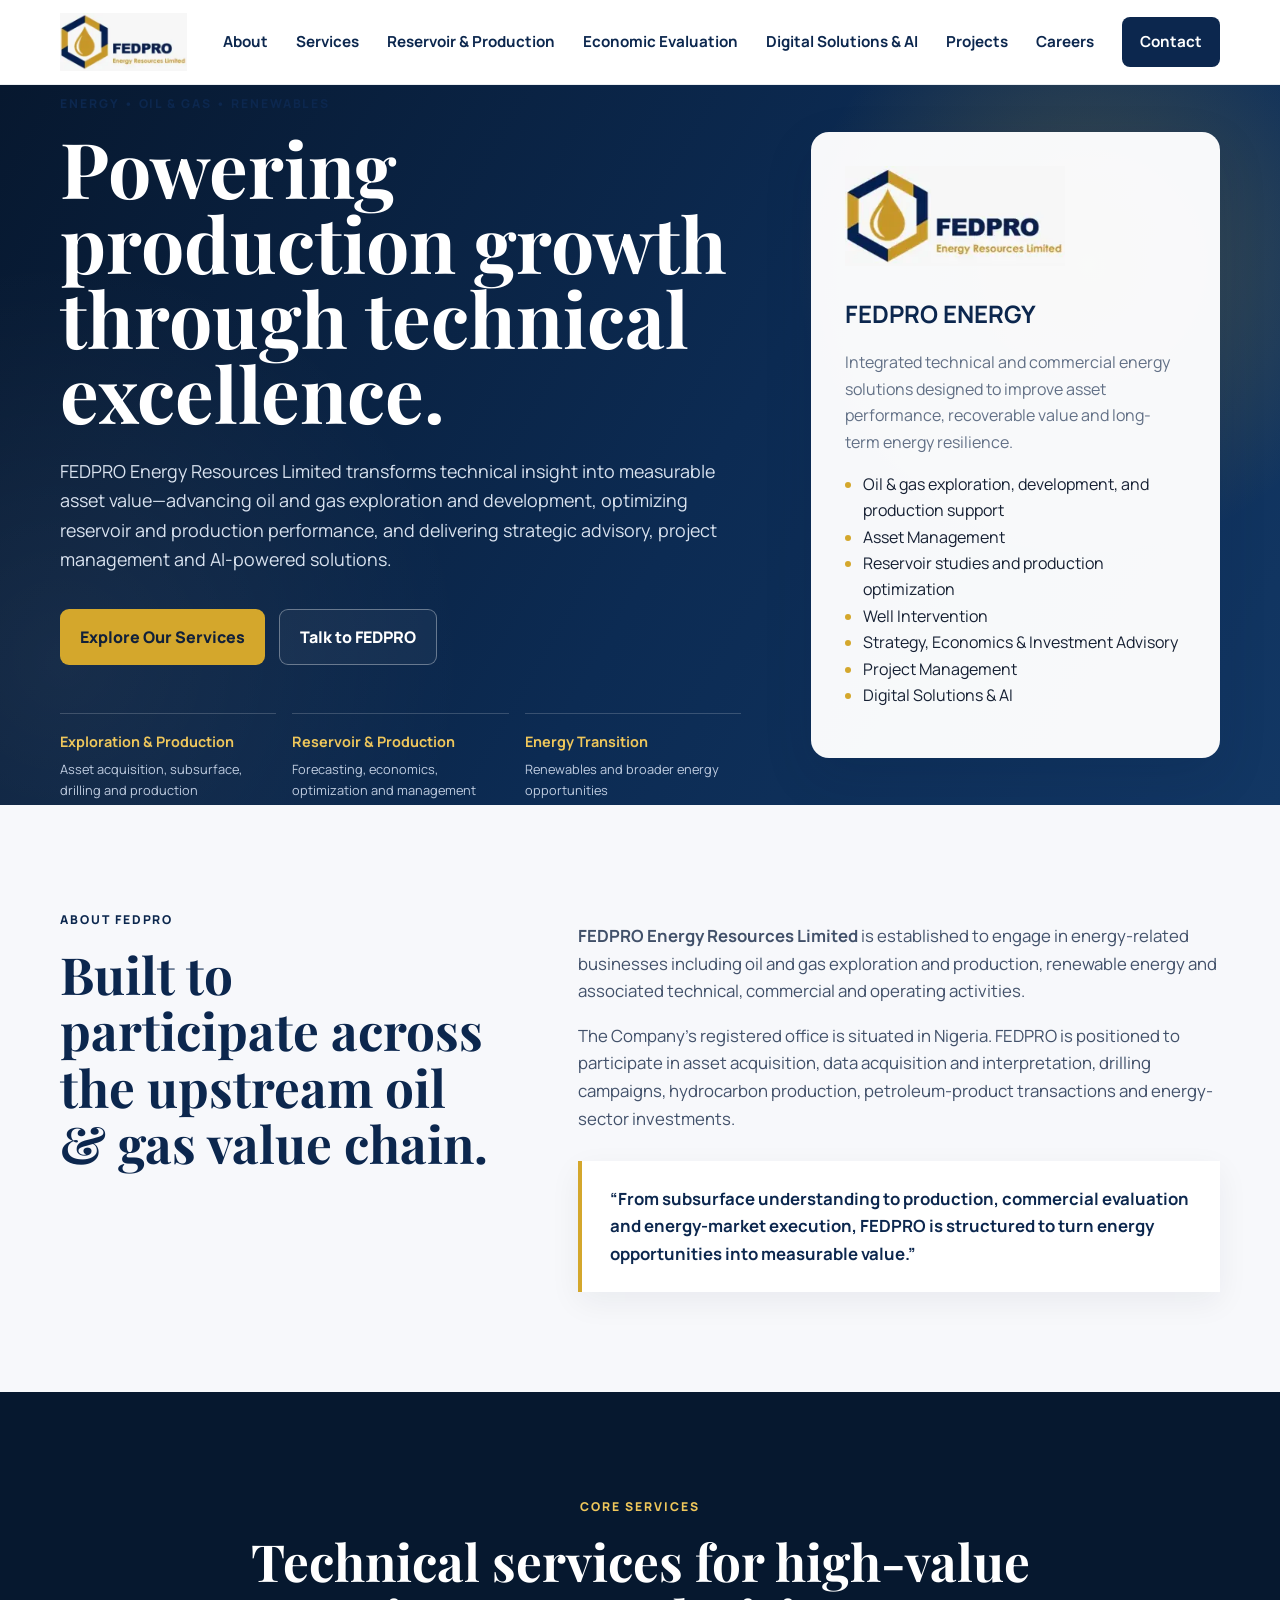
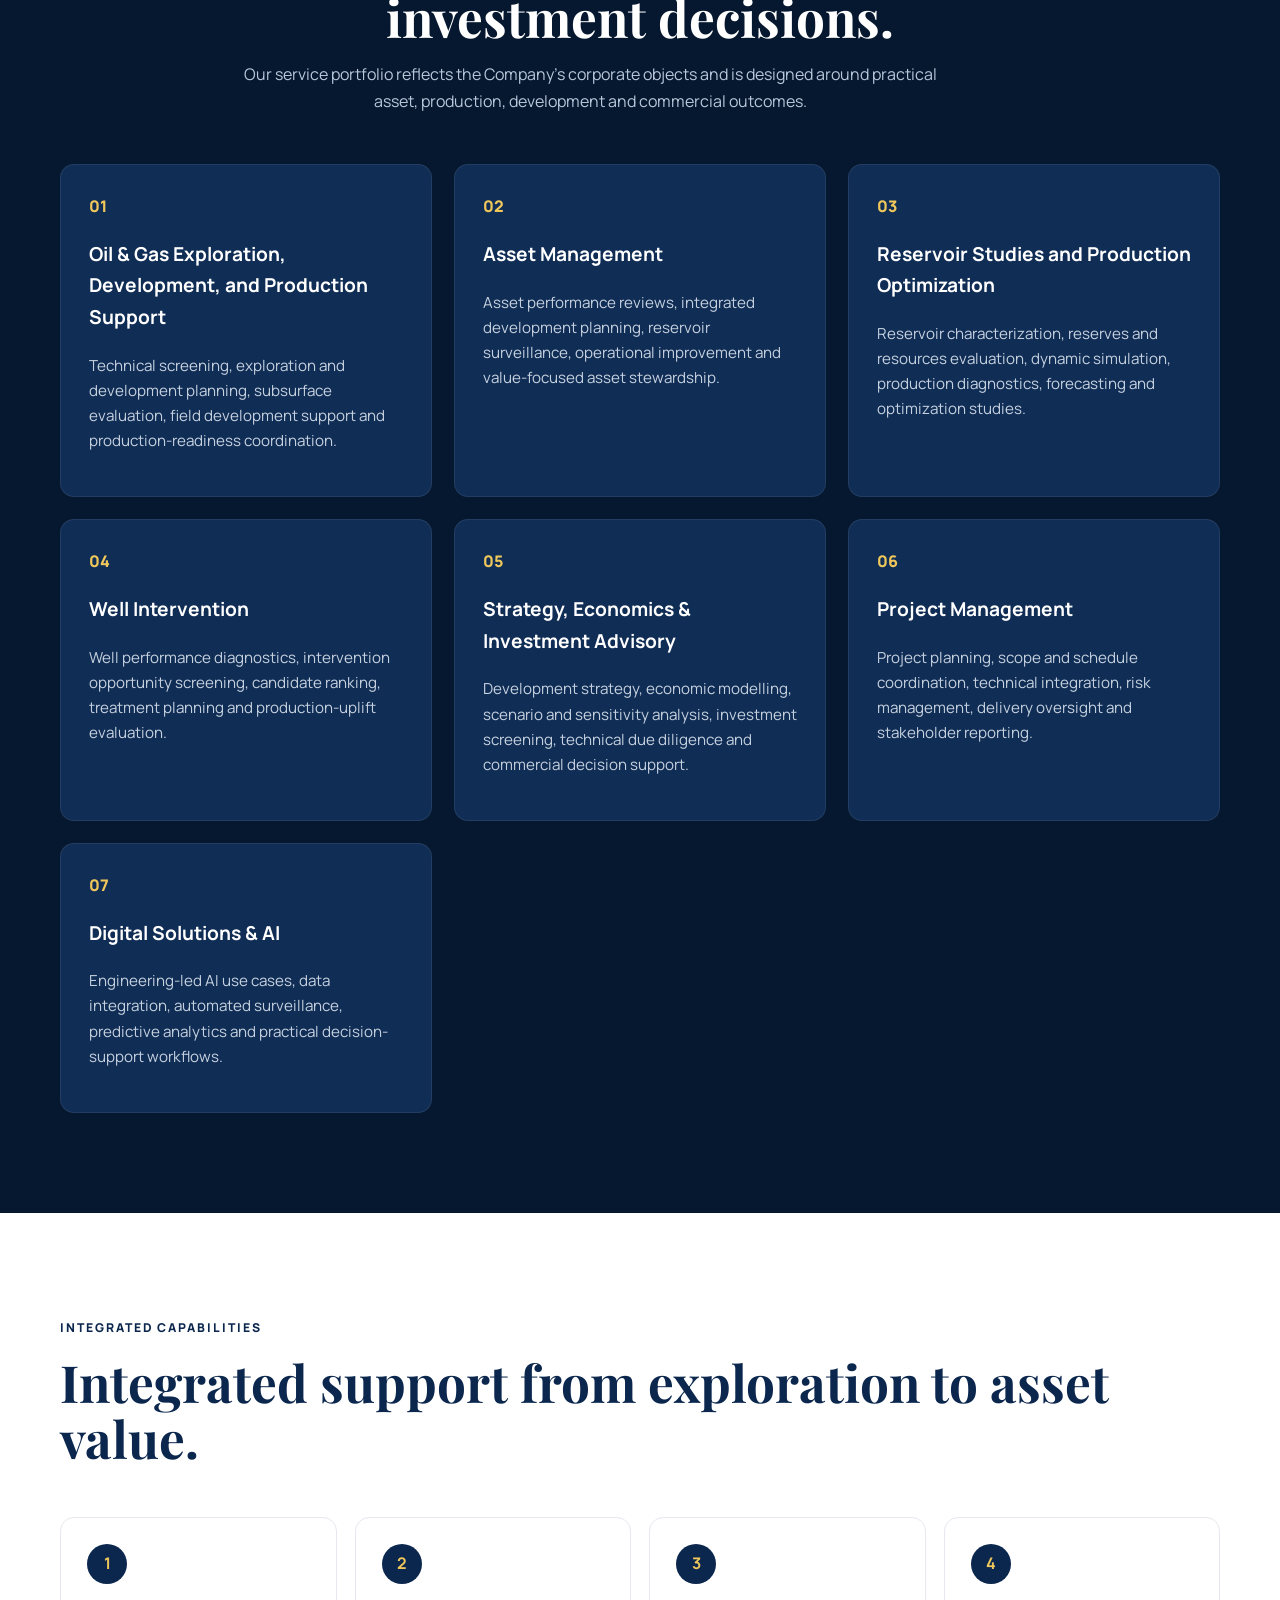
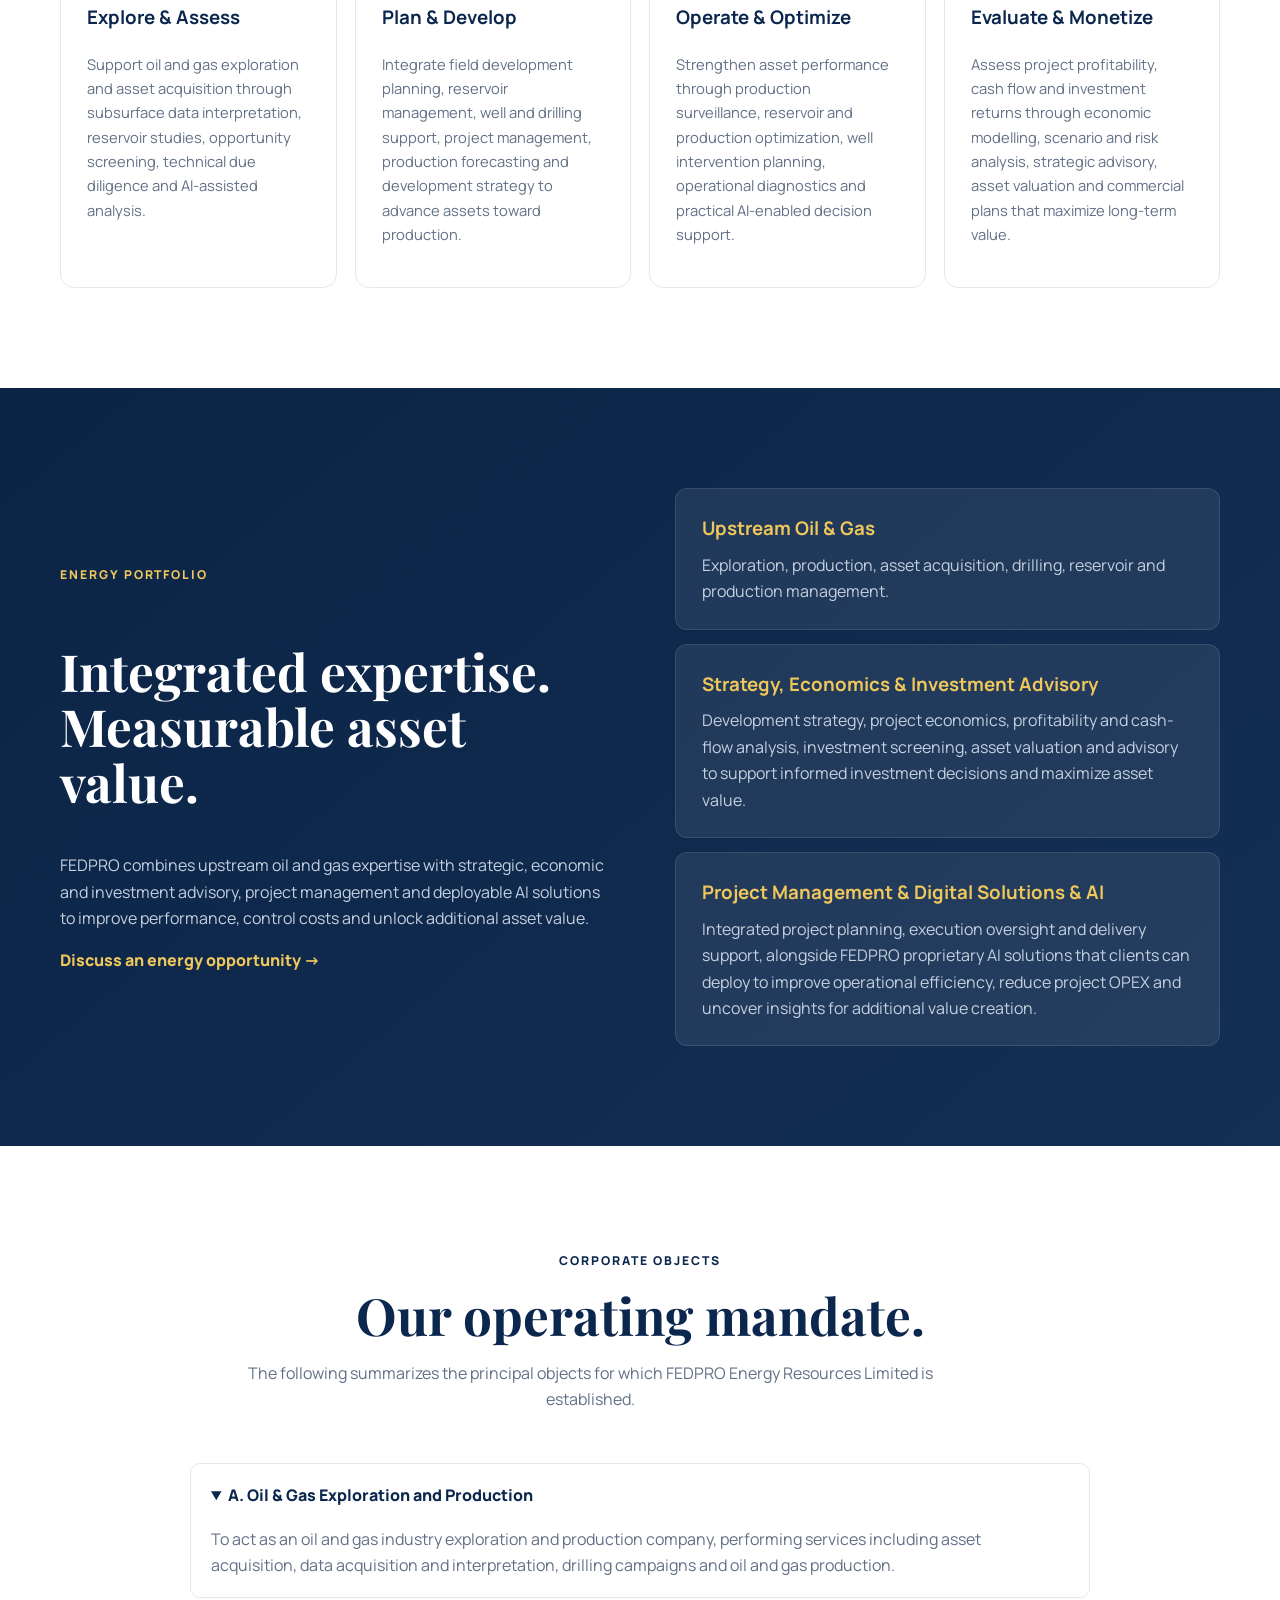
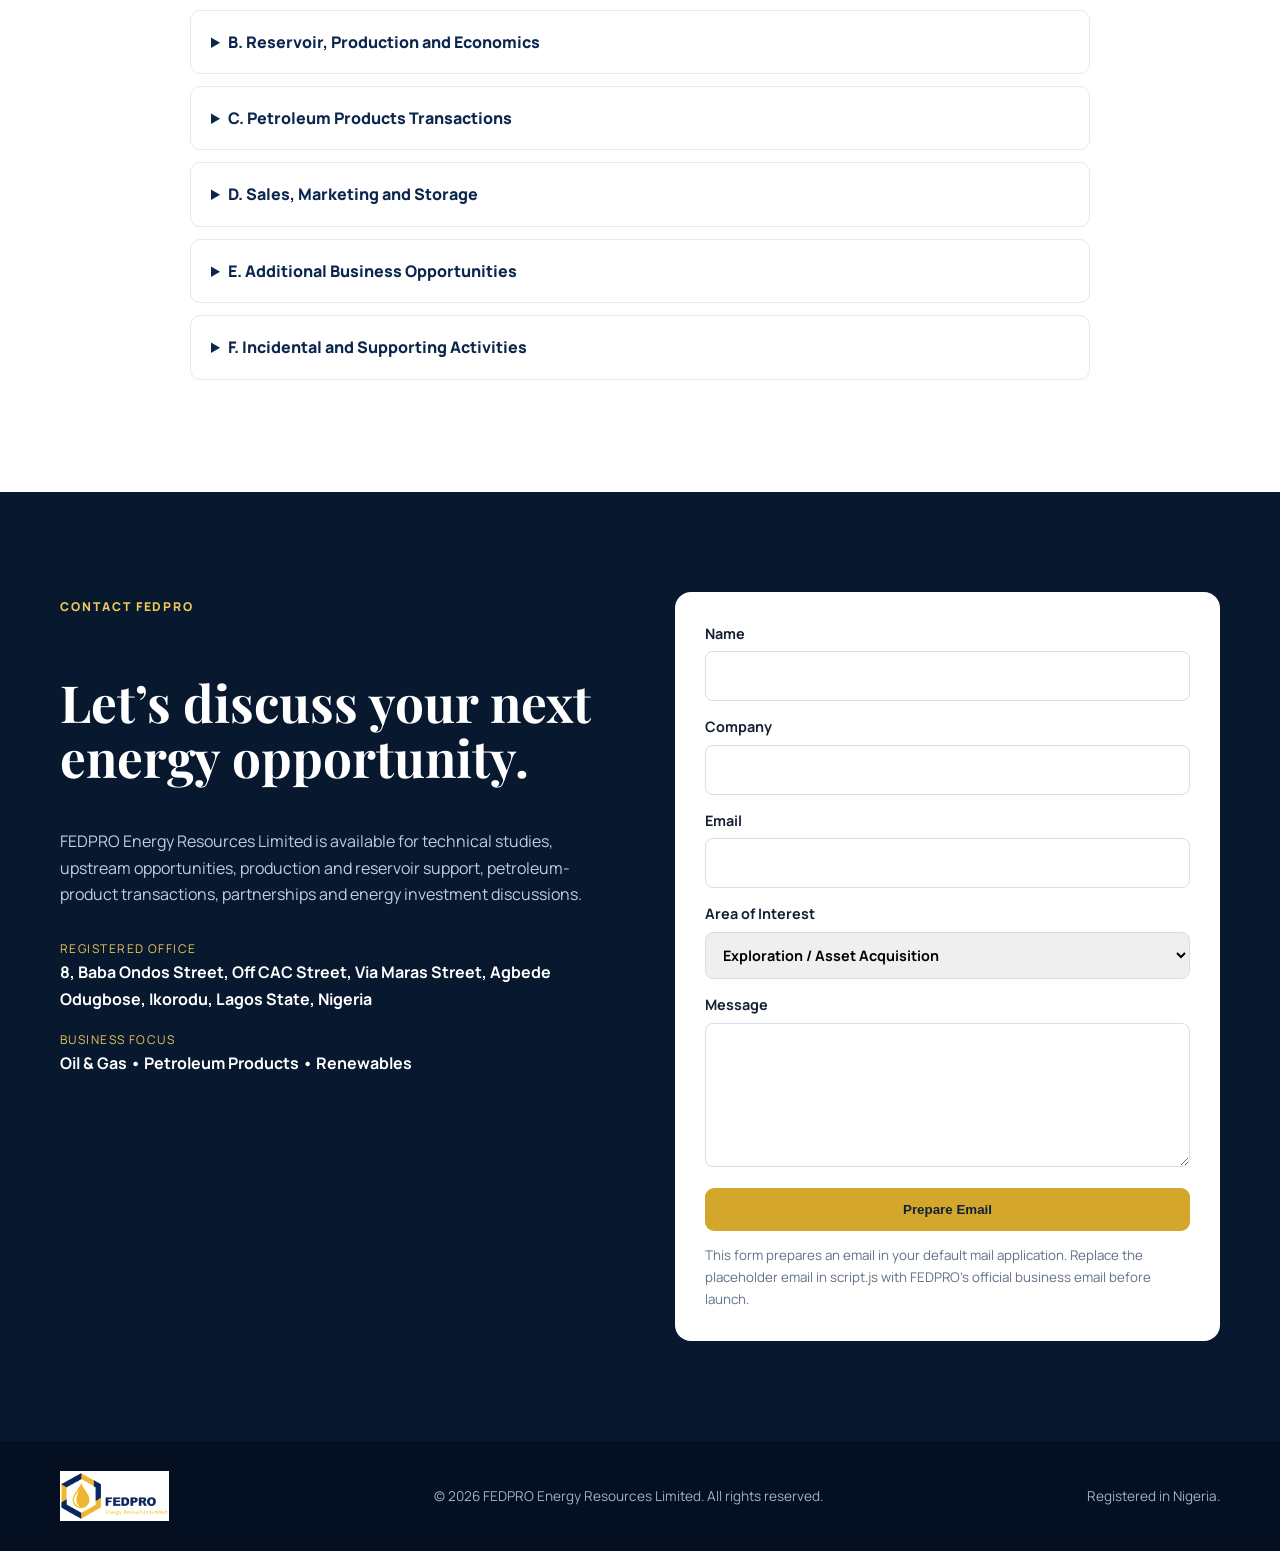
==== index.html @ 1f98aa9e "Refine core services and upstream value chain headlines" ====
<!DOCTYPE html>
<html lang="en">
<head>
  <meta charset="UTF-8" />
  <meta name="viewport" content="width=device-width, initial-scale=1.0" />
  <meta name="description" content="FEDPRO Energy Resources Limited advances production growth through upstream oil and gas expertise, asset management, reservoir and production optimization, investment advisory, project delivery and AI-powered solutions." />
  <title>FEDPRO Energy Resources Limited</title>
  <link rel="preconnect" href="https://fonts.googleapis.com">
  <link rel="preconnect" href="https://fonts.gstatic.com" crossorigin>
  <link href="https://fonts.googleapis.com/css2?family=Manrope:wght@400;500;600;700;800&family=Playfair+Display:wght@700&display=swap" rel="stylesheet">
  <link rel="stylesheet" href="styles.css" />
</head>
<body>
  <header class="site-header">
    <div class="container nav-wrap">
      <a class="brand" href="#home" aria-label="FEDPRO Energy Resources Limited home"><img src="assets/fedpro-logo.webp" alt="FEDPRO Energy Resources Limited logo" /></a>
      <button class="menu-toggle" aria-label="Toggle navigation" aria-expanded="false">☰</button>
      <nav class="nav-links" aria-label="Primary navigation">
        <a href="about.html">About</a><a href="services.html">Services</a><a href="reservoir-production.html">Reservoir & Production</a><a href="cpr-due-diligence.html">Economic Evaluation</a><a href="ai.html">Digital Solutions &amp; AI</a><a href="projects.html">Projects</a><a href="careers.html">Careers</a><a href="contact.html" class="nav-cta">Contact</a>
      </nav>
    </div>
  </header>
  <main>
    <section id="home" class="hero">
      <div class="container hero-grid">
        <div class="hero-copy reveal">
          <span class="eyebrow">ENERGY • OIL & GAS • RENEWABLES</span>
          <h1>Powering production growth through technical excellence.</h1>
          <p>FEDPRO Energy Resources Limited transforms technical insight into measurable asset value—advancing oil and gas exploration and development, optimizing reservoir and production performance, and delivering strategic advisory, project management and AI-powered solutions.</p>
          <div class="hero-actions"><a href="services.html" class="btn btn-primary">Explore Our Services</a><a href="contact.html" class="btn btn-secondary">Talk to FEDPRO</a></div>
          <div class="hero-stats">
            <div><strong>Exploration & Production</strong><span>Asset acquisition, subsurface, drilling and production</span></div>
            <div><strong>Reservoir & Production</strong><span>Forecasting, economics, optimization and management</span></div>
            <div><strong>Energy Transition</strong><span>Renewables and broader energy opportunities</span></div>
          </div>
        </div>
        <aside class="hero-card reveal">
          <img src="assets/fedpro-logo.webp" alt="FEDPRO logo" />
          <h2>FEDPRO ENERGY</h2>
          <p>Integrated technical and commercial energy solutions designed to improve asset performance, recoverable value and long-term energy resilience.</p>
          <ul><li>Oil &amp; gas exploration, development, and production support</li><li>Asset Management</li><li>Reservoir studies and production optimization</li><li>Well Intervention</li><li>Strategy, Economics &amp; Investment Advisory</li><li>Project Management</li><li>Digital Solutions &amp; AI</li></ul>
        </aside>
      </div>
    </section>

    <section id="about" class="section light">
      <div class="container two-col">
        <div class="section-heading reveal"><span class="eyebrow">ABOUT FEDPRO</span><h2>Built to participate across the upstream oil &amp; gas value chain.</h2></div>
        <div class="about-copy reveal">
          <p><strong>FEDPRO Energy Resources Limited</strong> is established to engage in energy-related businesses including oil and gas exploration and production, renewable energy and associated technical, commercial and operating activities.</p>
          <p>The Company’s registered office is situated in Nigeria. FEDPRO is positioned to participate in asset acquisition, data acquisition and interpretation, drilling campaigns, hydrocarbon production, petroleum-product transactions and energy-sector investments.</p>
          <div class="quote-box">“From subsurface understanding to production, commercial evaluation and energy-market execution, FEDPRO is structured to turn energy opportunities into measurable value.”</div>
        </div>
      </div>
    </section>

    <section id="services" class="section navy-section">
      <div class="container">
        <div class="section-heading centered reveal"><span class="eyebrow gold">CORE SERVICES</span><h2>Technical services for high-value investment decisions.</h2><p>Our service portfolio reflects the Company’s corporate objects and is designed around practical asset, production, development and commercial outcomes.</p></div>
        <div class="cards-grid">
          <article class="service-card reveal"><span>01</span><h3>Oil &amp; Gas Exploration, Development, and Production Support</h3><p>Technical screening, exploration and development planning, subsurface evaluation, field development support and production-readiness coordination.</p></article>
          <article class="service-card reveal"><span>02</span><h3>Asset Management</h3><p>Asset performance reviews, integrated development planning, reservoir surveillance, operational improvement and value-focused asset stewardship.</p></article>
          <article class="service-card reveal"><span>03</span><h3>Reservoir Studies and Production Optimization</h3><p>Reservoir characterization, reserves and resources evaluation, dynamic simulation, production diagnostics, forecasting and optimization studies.</p></article>
          <article class="service-card reveal"><span>04</span><h3>Well Intervention</h3><p>Well performance diagnostics, intervention opportunity screening, candidate ranking, treatment planning and production-uplift evaluation.</p></article>
          <article class="service-card reveal"><span>05</span><h3>Strategy, Economics &amp; Investment Advisory</h3><p>Development strategy, economic modelling, scenario and sensitivity analysis, investment screening, technical due diligence and commercial decision support.</p></article>
          <article class="service-card reveal"><span>06</span><h3>Project Management</h3><p>Project planning, scope and schedule coordination, technical integration, risk management, delivery oversight and stakeholder reporting.</p></article>
          <article class="service-card reveal"><span>07</span><h3>Digital Solutions &amp; AI</h3><p>Engineering-led AI use cases, data integration, automated surveillance, predictive analytics and practical decision-support workflows.</p></article>
        </div>
      </div>
    </section>

    <section id="capabilities" class="section">
      <div class="container">
        <div class="section-heading reveal"><span class="eyebrow">INTEGRATED CAPABILITIES</span><h2>Integrated support from exploration to asset value.</h2></div>
        <div class="capability-track">
          <div class="capability reveal"><b>1</b><h3>Explore &amp; Assess</h3><p>Support oil and gas exploration and asset acquisition through subsurface data interpretation, reservoir studies, opportunity screening, technical due diligence and AI-assisted analysis.</p></div>
          <div class="capability reveal"><b>2</b><h3>Plan &amp; Develop</h3><p>Integrate field development planning, reservoir management, well and drilling support, project management, production forecasting and development strategy to advance assets toward production.</p></div>
          <div class="capability reveal"><b>3</b><h3>Operate &amp; Optimize</h3><p>Strengthen asset performance through production surveillance, reservoir and production optimization, well intervention planning, operational diagnostics and practical AI-enabled decision support.</p></div>
          <div class="capability reveal"><b>4</b><h3>Evaluate &amp; Monetize</h3><p>Assess project profitability, cash flow and investment returns through economic modelling, scenario and risk analysis, strategic advisory, asset valuation and commercial plans that maximize long-term value.</p></div>
        </div>
      </div>
    </section>

    <section id="energy" class="section energy-section">
      <div class="container energy-grid">
        <div class="reveal"><span class="eyebrow gold">ENERGY PORTFOLIO</span><h2>Integrated expertise. Measurable asset value.</h2><p>FEDPRO combines upstream oil and gas expertise with strategic, economic and investment advisory, project management and deployable AI solutions to improve performance, control costs and unlock additional asset value.</p><a href="contact.html" class="text-link">Discuss an energy opportunity →</a></div>
        <div class="energy-panels">
          <div class="panel reveal"><h3>Upstream Oil &amp; Gas</h3><p>Exploration, production, asset acquisition, drilling, reservoir and production management.</p></div>
          <div class="panel reveal"><h3>Strategy, Economics &amp; Investment Advisory</h3><p>Development strategy, project economics, profitability and cash-flow analysis, investment screening, asset valuation and advisory to support informed investment decisions and maximize asset value.</p></div>
          <div class="panel reveal"><h3>Project Management &amp; Digital Solutions &amp; AI</h3><p>Integrated project planning, execution oversight and delivery support, alongside FEDPRO proprietary AI solutions that clients can deploy to improve operational efficiency, reduce project OPEX and uncover insights for additional value creation.</p></div>
        </div>
      </div>
    </section>

    <section class="section objectives-section">
      <div class="container">
        <div class="section-heading centered reveal"><span class="eyebrow">CORPORATE OBJECTS</span><h2>Our operating mandate.</h2><p>The following summarizes the principal objects for which FEDPRO Energy Resources Limited is established.</p></div>
        <div class="objectives-list reveal">
          <details open><summary>A. Oil & Gas Exploration and Production</summary><p>To act as an oil and gas industry exploration and production company, performing services including asset acquisition, data acquisition and interpretation, drilling campaigns and oil and gas production.</p></details>
          <details><summary>B. Reservoir, Production and Economics</summary><p>To provide services covering production forecasting, economic evaluation, production optimization and enhancement studies, and reservoir management.</p></details>
          <details><summary>C. Petroleum Products Transactions</summary><p>To transact and undertake matters incidental to petroleum products and to act as agent in procurement and marketing transactions.</p></details>
          <details><summary>D. Sales, Marketing and Storage</summary><p>To carry on the business of oil and gas production, sales and marketing; to store oils, petrol, gas and kerosene; and to undertake petroleum merchandising and related infrastructure activities.</p></details>
          <details><summary>E. Additional Business Opportunities</summary><p>To carry on such other businesses as the Board considers convenient and appropriate for the Company.</p></details>
          <details><summary>F. Incidental and Supporting Activities</summary><p>To undertake all activities incidental or conducive to the attainment of the Company’s objects.</p></details>
        </div>
      </div>
    </section>

    <section id="contact" class="section contact-section">
      <div class="container contact-grid">
        <div class="reveal"><span class="eyebrow gold">CONTACT FEDPRO</span><h2>Let’s discuss your next energy opportunity.</h2><p>FEDPRO Energy Resources Limited is available for technical studies, upstream opportunities, production and reservoir support, petroleum-product transactions, partnerships and energy investment discussions.</p><div class="contact-meta"><div><span>Registered Office</span><strong>8, Baba Ondos Street, Off CAC Street, Via Maras Street, Agbede Odugbose, Ikorodu, Lagos State, Nigeria</strong></div><div><span>Business Focus</span><strong>Oil & Gas • Petroleum Products • Renewables</strong></div></div></div>
        <form class="contact-form reveal" id="contactForm">
          <label>Name<input type="text" name="name" required /></label><label>Company<input type="text" name="company" /></label><label>Email<input type="email" name="email" required /></label>
          <label>Area of Interest<select name="interest"><option>Exploration / Asset Acquisition</option><option>Reservoir Engineering</option><option>Production Optimization</option><option>Economic Evaluation</option><option>Drilling / Wells</option><option>Petroleum Products</option><option>Renewable Energy</option><option>Partnership / Other</option></select></label>
          <label>Message<textarea name="message" rows="5" required></textarea></label><button type="submit" class="btn btn-primary">Prepare Email</button>
          <small>This form prepares an email in your default mail application. Replace the placeholder email in script.js with FEDPRO’s official business email before launch.</small>
        </form>
      </div>
    </section>
  </main>
  <footer><div class="container footer-wrap"><img src="assets/fedpro-logo.webp" alt="FEDPRO logo" /><p>© <span id="year"></span> FEDPRO Energy Resources Limited. All rights reserved.</p><p>Registered in Nigeria.</p></div></footer>
  <script src="script.js"></script>
</body>
</html>
---- styles.css ----
:root{--navy:#0c274e;--navy2:#06182f;--gold:#d4a72c;--gold2:#efc75b;--ink:#162033;--muted:#627086;--bg:#f7f8fb;--white:#fff;--line:#e5e8ee;--shadow:0 18px 50px rgba(8,28,54,.12)}*{box-sizing:border-box}html{scroll-behavior:smooth}body{margin:0;font-family:Manrope,Arial,sans-serif;color:var(--ink);background:#fff;line-height:1.65}.container{width:min(1160px,calc(100% - 40px));margin:auto}.site-header{position:sticky;top:0;z-index:20;background:rgba(255,255,255,.96);backdrop-filter:blur(10px);border-bottom:1px solid rgba(12,39,78,.08)}.nav-wrap{display:flex;align-items:center;justify-content:space-between;min-height:84px}.brand img{height:58px;width:auto;display:block}.nav-links{display:flex;align-items:center;gap:28px}.nav-links a{color:var(--navy);text-decoration:none;font-weight:700;font-size:.95rem}.nav-links a:hover{color:var(--gold)}.nav-cta{background:var(--navy);color:white!important;padding:12px 18px;border-radius:8px}.menu-toggle{display:none;border:0;background:none;font-size:1.7rem;color:var(--navy)}.hero{position:relative;overflow:hidden;background:linear-gradient(120deg,#07182f 0%,#0c2b53 55%,#123764 100%);color:white}.hero:before{content:"";position:absolute;inset:0;background:radial-gradient(circle at 85% 25%,rgba(212,167,44,.28),transparent 24%),radial-gradient(circle at 5% 80%,rgba(255,255,255,.06),transparent 30%)}.hero-grid{position:relative;min-height:720px;display:grid;grid-template-columns:1.25fr .75fr;gap:70px;align-items:center}.eyebrow{display:inline-block;font-size:.76rem;letter-spacing:.16em;font-weight:800;color:var(--navy);margin-bottom:16px}.eyebrow.gold{color:var(--gold2)}.hero h1{font-family:"Playfair Display",serif;font-size:clamp(3rem,6vw,5.6rem);line-height:.98;margin:0 0 26px;max-width:850px}.hero-copy>p{font-size:1.12rem;color:#d9e2ef;max-width:760px}.hero-actions{display:flex;gap:14px;margin:34px 0}.btn{display:inline-flex;align-items:center;justify-content:center;border:none;text-decoration:none;font-weight:800;padding:14px 20px;border-radius:9px;cursor:pointer}.btn-primary{background:var(--gold);color:#11203a}.btn-primary:hover{background:var(--gold2)}.btn-secondary{border:1px solid rgba(255,255,255,.35);color:#fff;background:rgba(255,255,255,.04)}.hero-stats{display:grid;grid-template-columns:repeat(3,1fr);gap:16px;margin-top:48px}.hero-stats div{padding-top:16px;border-top:1px solid rgba(255,255,255,.18)}.hero-stats strong,.hero-stats span{display:block}.hero-stats strong{font-size:.9rem;color:var(--gold2)}.hero-stats span{font-size:.8rem;color:#bfcce0;margin-top:5px}.hero-card{background:rgba(255,255,255,.97);color:var(--ink);padding:34px;border-radius:18px;box-shadow:var(--shadow)}.hero-card img{width:220px;max-width:100%;margin-bottom:20px}.hero-card h2{color:var(--navy);margin:0}.hero-card p{color:var(--muted)}.hero-card ul{padding-left:18px}.hero-card li::marker{color:var(--gold)}.section{padding:100px 0}.light{background:var(--bg)}.two-col{display:grid;grid-template-columns:.8fr 1.2fr;gap:90px}.section-heading h2{font-family:"Playfair Display",serif;color:var(--navy);font-size:clamp(2.2rem,4vw,3.6rem);line-height:1.1;margin:0}.section-heading p{max-width:720px;color:var(--muted)}.centered{text-align:center;max-width:820px;margin:0 auto 50px}.about-copy{font-size:1.05rem;color:#42516a}.quote-box{margin-top:28px;border-left:4px solid var(--gold);background:white;padding:24px 28px;font-weight:700;color:var(--navy);box-shadow:0 10px 30px rgba(8,28,54,.06)}.navy-section{background:var(--navy2);color:white}.navy-section .section-heading h2{color:white}.navy-section .section-heading p{color:#b9c7da}.cards-grid{display:grid;grid-template-columns:repeat(3,1fr);gap:22px}.service-card{background:#102d55;border:1px solid rgba(255,255,255,.08);padding:28px;border-radius:14px;transition:.25s}.service-card:hover{transform:translateY(-5px);border-color:rgba(212,167,44,.6)}.service-card span{color:var(--gold2);font-weight:800}.service-card h3{font-size:1.2rem}.service-card p{color:#c6d1df;font-size:.95rem}.capability-track{display:grid;grid-template-columns:repeat(4,1fr);gap:18px;margin-top:50px}.capability{padding:26px;border:1px solid var(--line);border-radius:14px;background:#fff}.capability b{display:grid;place-items:center;width:40px;height:40px;border-radius:50%;background:var(--navy);color:var(--gold2)}.capability h3{color:var(--navy)}.capability p{color:var(--muted);font-size:.92rem}.energy-section{background:linear-gradient(140deg,#0b2446,#132f54);color:white}.energy-grid{display:grid;grid-template-columns:1fr 1fr;gap:70px;align-items:center}.energy-section h2{font-family:"Playfair Display",serif;font-size:clamp(2.3rem,4vw,3.8rem);line-height:1.08}.energy-section p{color:#c5d0df}.text-link{color:var(--gold2);font-weight:800;text-decoration:none}.energy-panels{display:grid;gap:14px}.panel{padding:24px 26px;border-radius:12px;background:rgba(255,255,255,.08);border:1px solid rgba(255,255,255,.1)}.panel h3{margin:0 0 8px;color:var(--gold2)}.panel p{margin:0}.objectives-list{max-width:900px;margin:0 auto}.objectives-list details{border:1px solid var(--line);border-radius:10px;margin-bottom:12px;padding:0 20px}.objectives-list summary{cursor:pointer;font-weight:800;color:var(--navy);padding:18px 0}.objectives-list p{color:var(--muted);padding:0 0 18px;margin:0}.contact-section{background:#07182f;color:white}.contact-grid{display:grid;grid-template-columns:1fr 1fr;gap:70px}.contact-section h2{font-family:"Playfair Display",serif;font-size:clamp(2.4rem,4vw,3.8rem);line-height:1.08}.contact-section p{color:#c2cede}.contact-meta{display:grid;gap:18px;margin-top:32px}.contact-meta span,.contact-meta strong{display:block}.contact-meta span{font-size:.75rem;letter-spacing:.12em;color:var(--gold2);text-transform:uppercase}.contact-form{display:grid;gap:14px;background:#fff;color:var(--ink);padding:30px;border-radius:16px}.contact-form label{font-weight:700;font-size:.9rem}.contact-form input,.contact-form select,.contact-form textarea{width:100%;margin-top:6px;padding:12px 13px;border:1px solid #d9dee6;border-radius:8px;font:inherit}.contact-form small{color:var(--muted)}footer{background:#041021;color:#9fb0c7;padding:30px 0}.footer-wrap{display:flex;align-items:center;justify-content:space-between;gap:20px;font-size:.85rem}.footer-wrap img{height:50px;width:auto;filter:brightness(1.2)}.reveal{opacity:0;transform:translateY(18px);transition:opacity .65s ease,transform .65s ease}.reveal.visible{opacity:1;transform:none}@media(max-width:900px){.menu-toggle{display:block}.nav-links{position:absolute;top:84px;left:0;right:0;background:white;padding:22px;display:none;flex-direction:column;align-items:flex-start;border-bottom:1px solid var(--line)}.nav-links.open{display:flex}.hero-grid,.two-col,.energy-grid,.contact-grid{grid-template-columns:1fr}.hero-grid{padding:70px 0}.cards-grid{grid-template-columns:repeat(2,1fr)}.capability-track{grid-template-columns:repeat(2,1fr)}.footer-wrap{flex-direction:column;align-items:flex-start}}@media(max-width:620px){.container{width:min(100% - 28px,1160px)}.brand img{height:48px}.hero h1{font-size:3rem}.hero-stats,.cards-grid,.capability-track{grid-template-columns:1fr}.hero-actions{flex-direction:column}.section{padding:72px 0}.footer-wrap img{height:42px}}.page-hero{background:linear-gradient(125deg,#07182f,#123764);color:#fff;padding:110px 0 90px}.page-hero h1{font-family:"Playfair Display",serif;font-size:clamp(2.8rem,5vw,5rem);line-height:1.02;max-width:900px;margin:0 0 24px}.page-hero p{max-width:820px;color:#d5dfec;font-size:1.1rem}.light-cards .info-card{background:#fff;border:1px solid var(--line);border-top:3px solid var(--gold);padding:28px;border-radius:12px;box-shadow:0 10px 30px rgba(8,28,54,.05)}.info-card h3{color:var(--navy);margin-top:4px}.info-card p{color:var(--muted)}.value-flow{display:flex;align-items:center;justify-content:center;gap:14px;flex-wrap:wrap;background:var(--navy2);padding:26px;border-radius:14px;margin-bottom:46px}.value-flow span{background:#102d55;color:#fff;border:1px solid rgba(255,255,255,.1);padding:12px 16px;border-radius:8px;font-weight:800}.value-flow b{color:var(--gold2)}.section-rule{border:0;border-top:1px solid var(--line);margin:70px 0}.tag{display:inline-block;color:var(--gold);font-size:.72rem;letter-spacing:.12em;font-weight:800;margin-bottom:8px}.notice{margin-top:34px;background:#f7f8fb;border-left:4px solid var(--gold);padding:22px;color:#42516a}.btn-dark{background:var(--navy);color:#fff;margin-top:14px}.contact-page{background:#f7f8fb}.contact-page h2{color:var(--navy);font-family:"Playfair Display",serif;font-size:2.6rem}.dark-meta span{color:var(--gold)}.dark-meta strong{color:var(--navy)}.bordered{border:1px solid var(--line);box-shadow:var(--shadow)}@media(max-width:1100px){.nav-links{gap:14px}.nav-links a{font-size:.82rem}}
/* Leadership profiles */
.leadership-list{display:grid;gap:22px;max-width:1020px}.leadership-person{display:flex;align-items:flex-start;gap:26px;padding:26px;background:#fff;border:1px solid var(--line);border-radius:14px}.leadership-photo{flex:0 0 132px;width:132px;height:168px;border:1px dashed #b9c5d4;border-radius:12px;background:#f6f8fb}.leadership-info{flex:1}.leadership-info h3{color:var(--navy);font-size:1.15rem;margin:0 0 5px}.leadership-info h4{color:var(--navy);font-size:1.08rem;margin:0 0 14px}.leadership-info p{color:var(--muted);line-height:1.7;margin:0}@media(max-width:580px){.leadership-person{gap:16px;padding:18px}.leadership-photo{flex-basis:96px;width:96px;height:125px}.leadership-info h3,.leadership-info h4{font-size:1rem}}
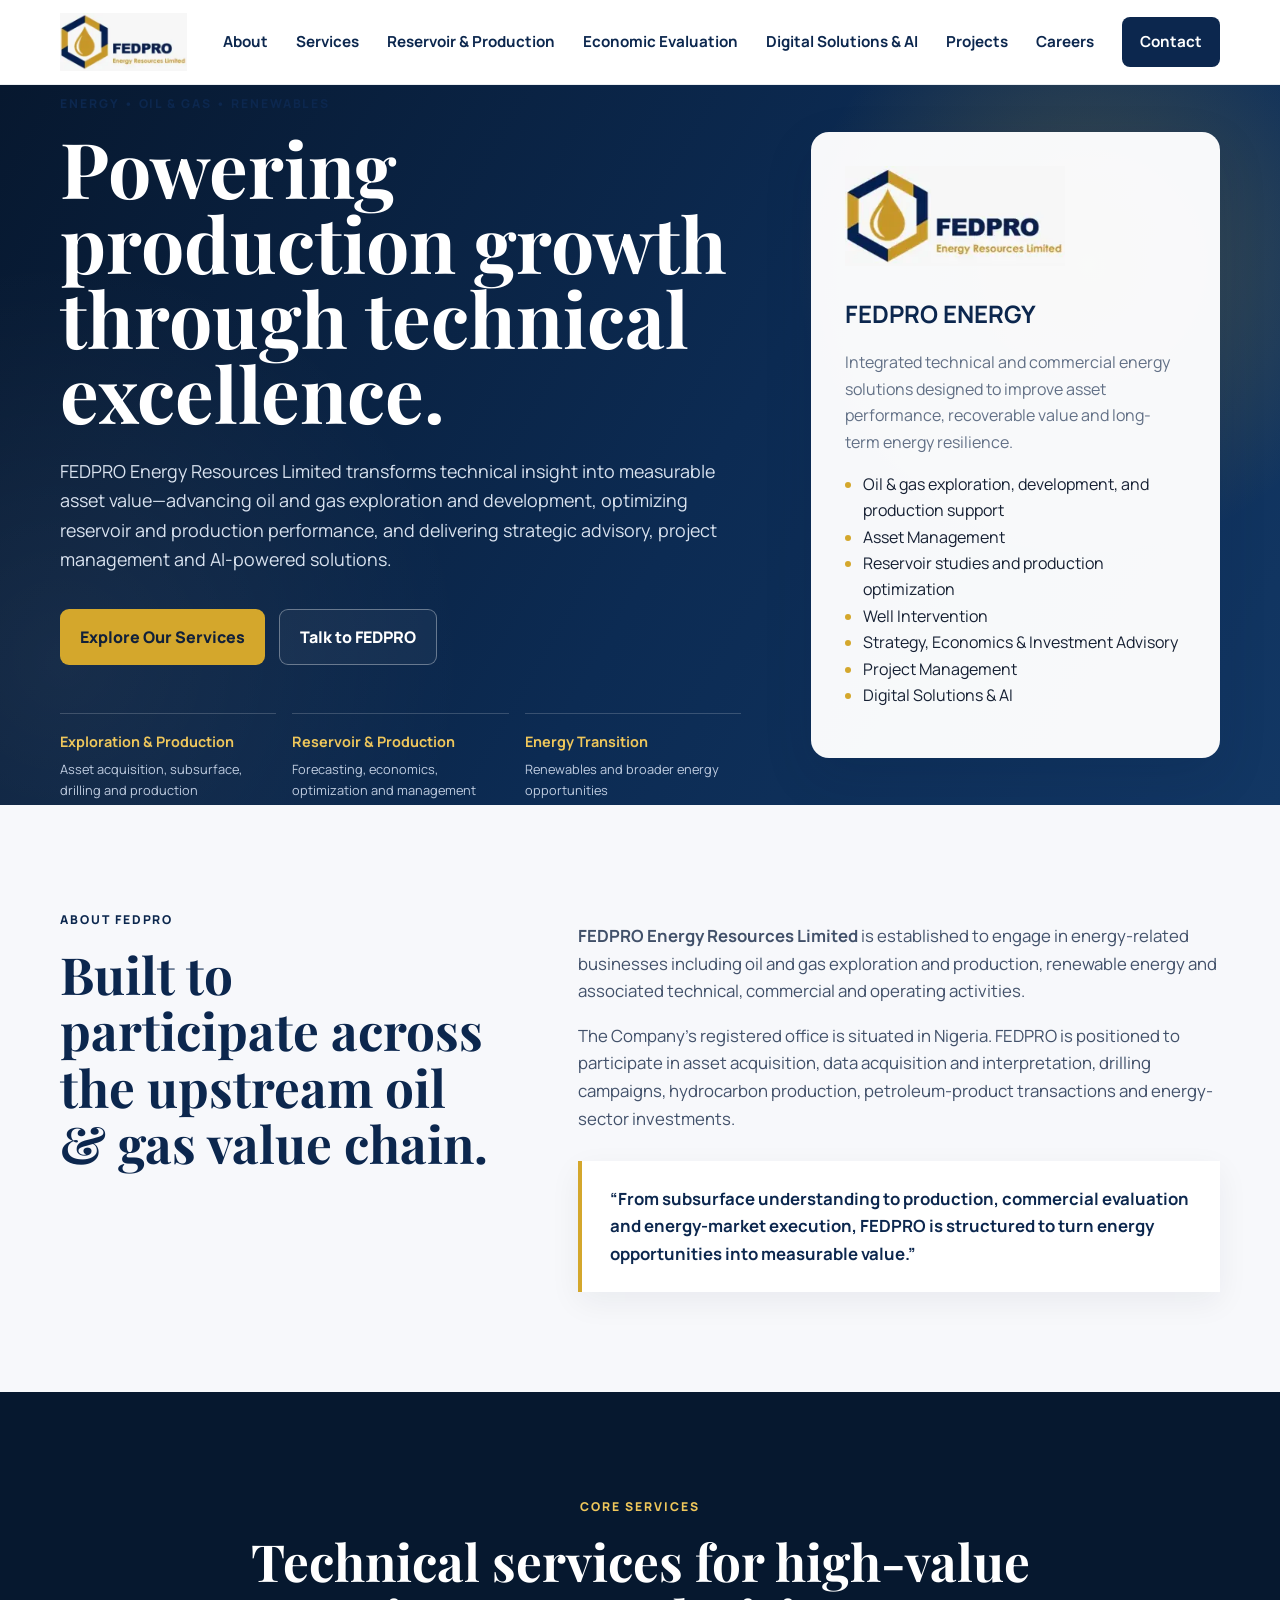
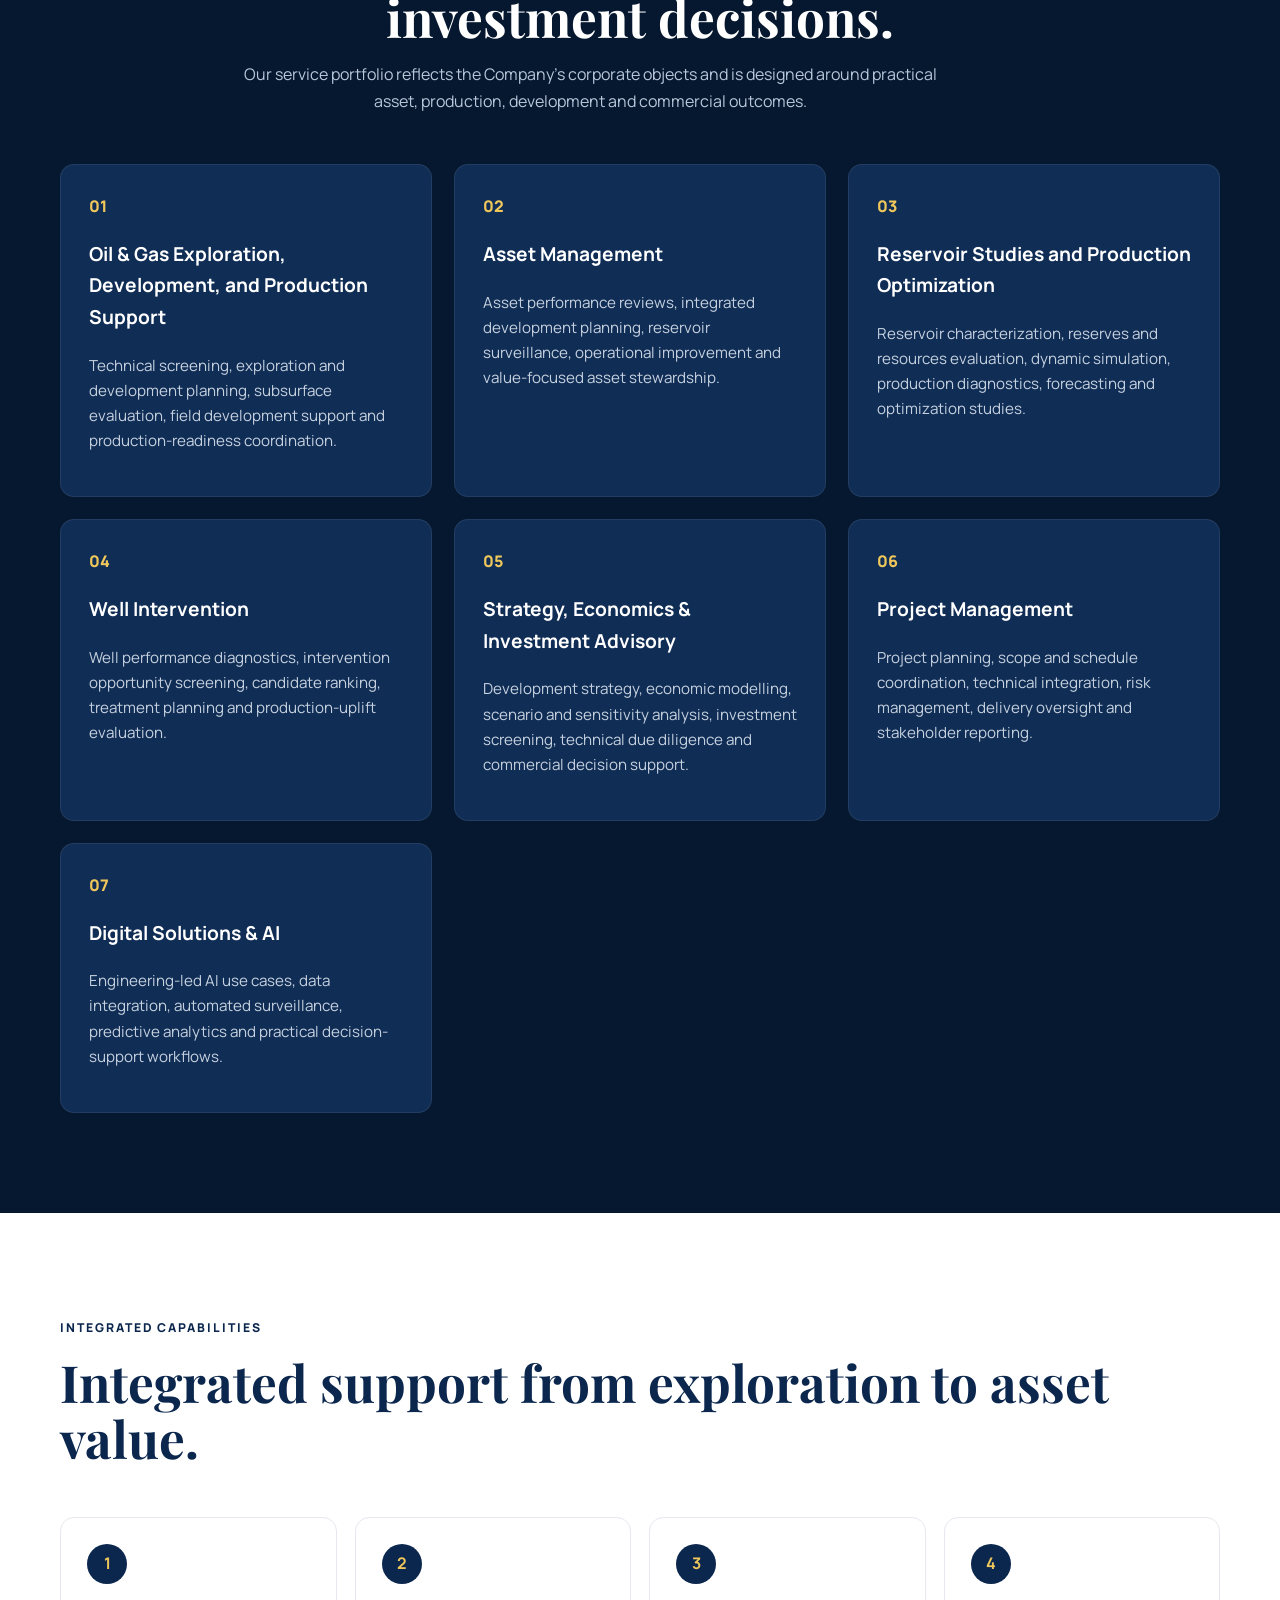
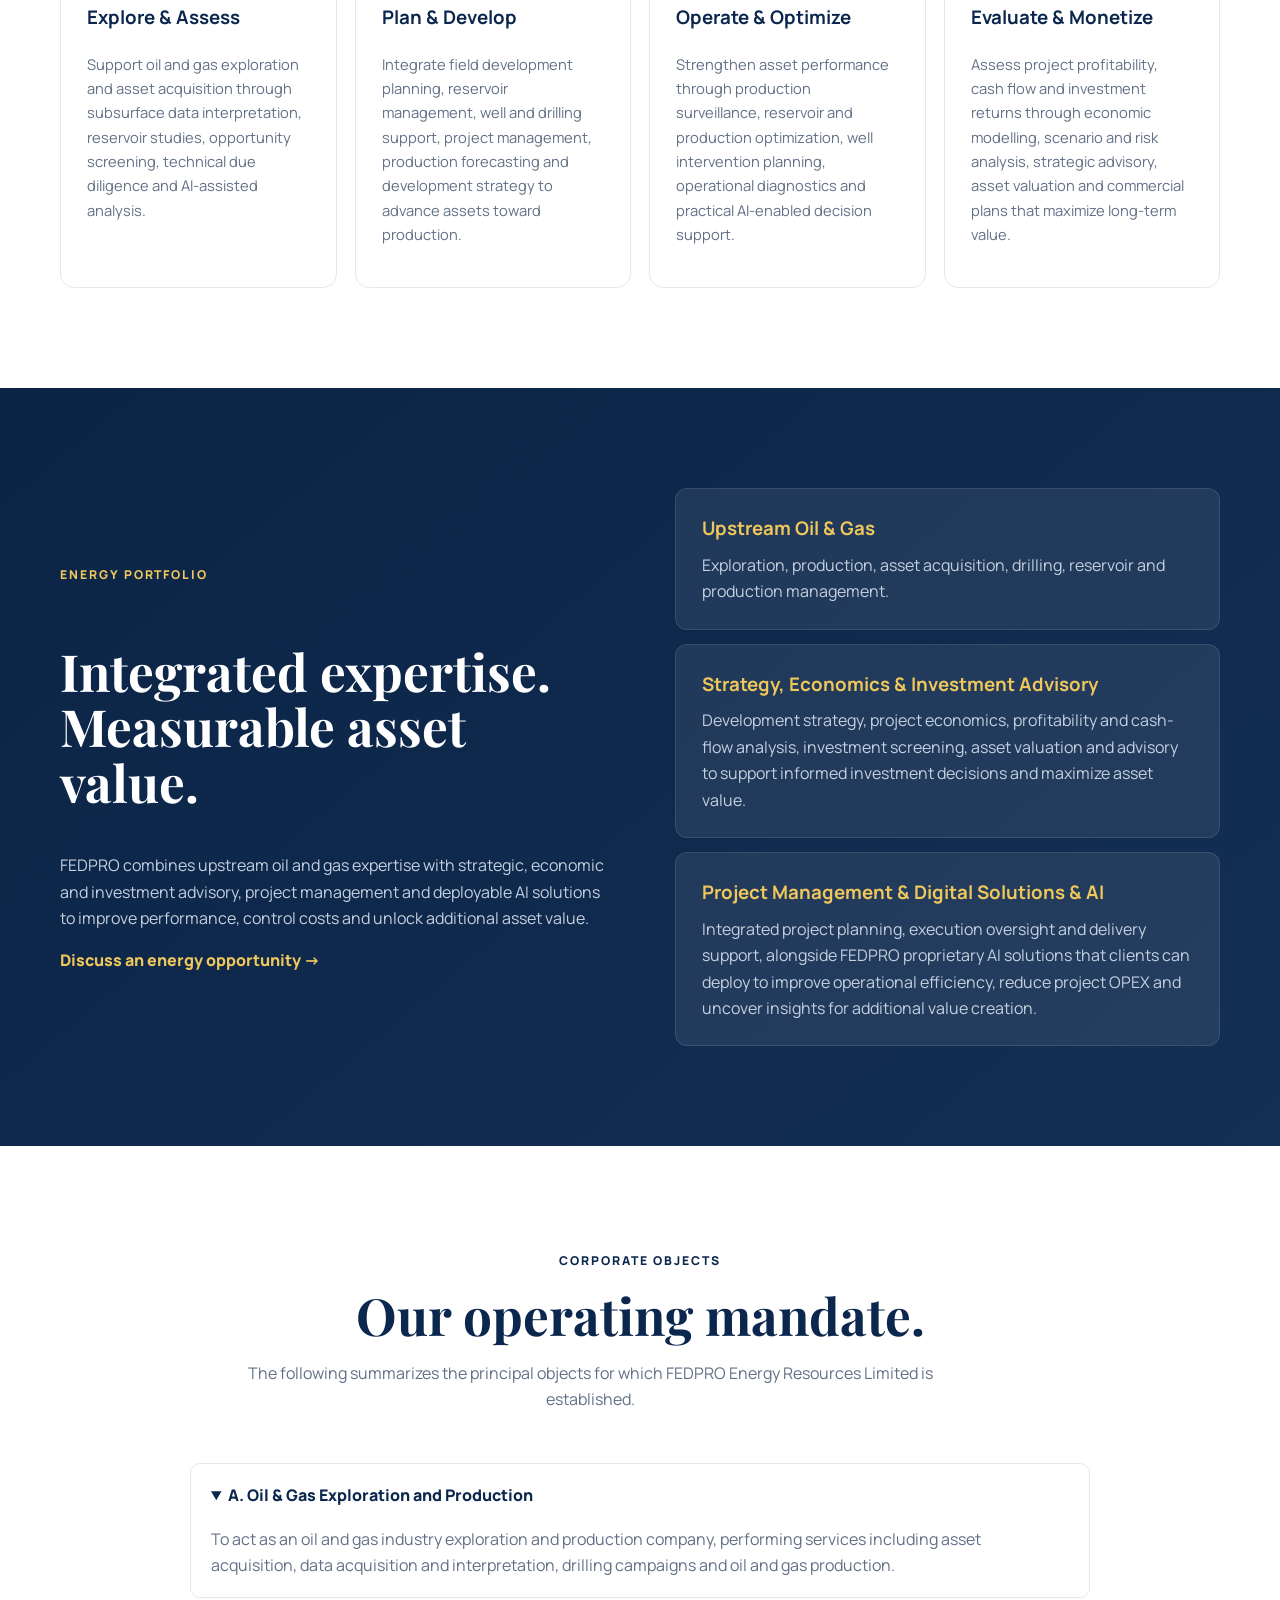
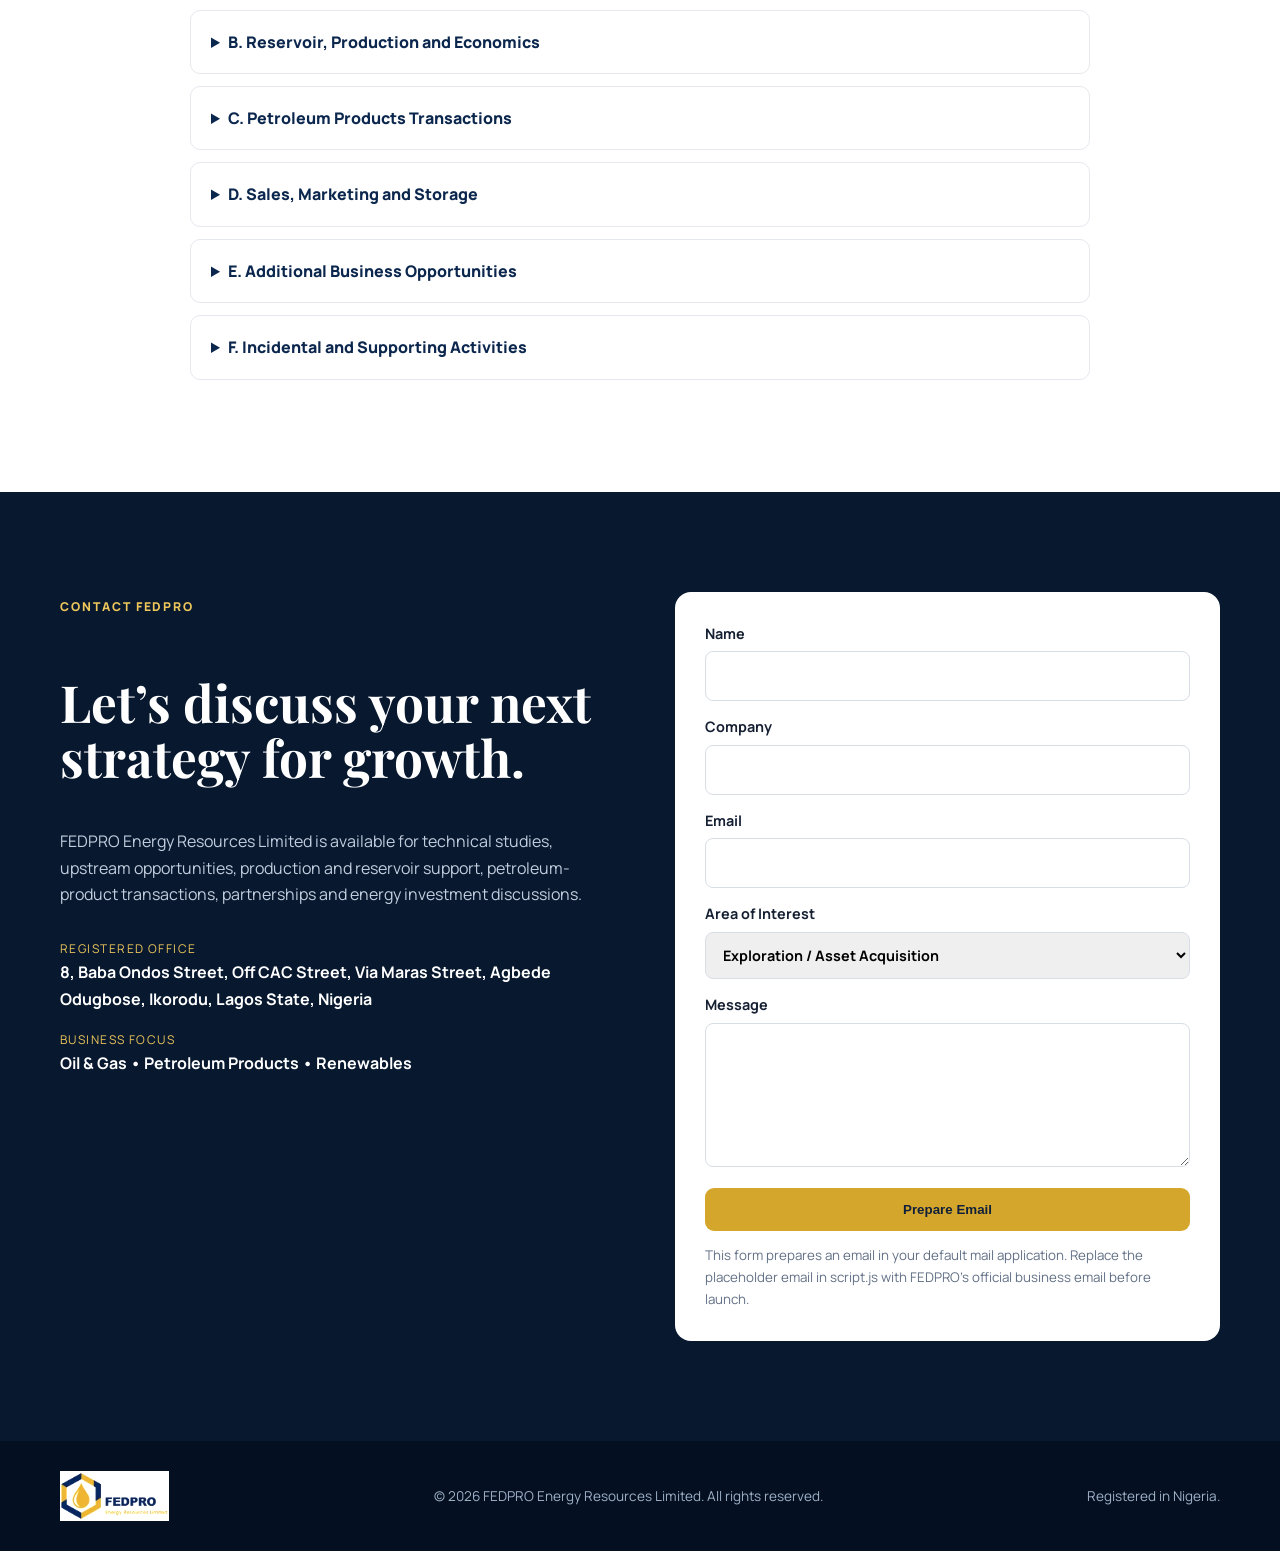
==== commit 0bff1846: "Update contact section growth strategy headline" ====
--- a/index.html
+++ b/index.html
@@ -108,7 +108,7 @@
 
     <section id="contact" class="section contact-section">
       <div class="container contact-grid">
-        <div class="reveal"><span class="eyebrow gold">CONTACT FEDPRO</span><h2>Let’s discuss your next energy opportunity.</h2><p>FEDPRO Energy Resources Limited is available for technical studies, upstream opportunities, production and reservoir support, petroleum-product transactions, partnerships and energy investment discussions.</p><div class="contact-meta"><div><span>Registered Office</span><strong>8, Baba Ondos Street, Off CAC Street, Via Maras Street, Agbede Odugbose, Ikorodu, Lagos State, Nigeria</strong></div><div><span>Business Focus</span><strong>Oil & Gas • Petroleum Products • Renewables</strong></div></div></div>
+        <div class="reveal"><span class="eyebrow gold">CONTACT FEDPRO</span><h2>Let’s discuss your next strategy for growth.</h2><p>FEDPRO Energy Resources Limited is available for technical studies, upstream opportunities, production and reservoir support, petroleum-product transactions, partnerships and energy investment discussions.</p><div class="contact-meta"><div><span>Registered Office</span><strong>8, Baba Ondos Street, Off CAC Street, Via Maras Street, Agbede Odugbose, Ikorodu, Lagos State, Nigeria</strong></div><div><span>Business Focus</span><strong>Oil & Gas • Petroleum Products • Renewables</strong></div></div></div>
         <form class="contact-form reveal" id="contactForm">
           <label>Name<input type="text" name="name" required /></label><label>Company<input type="text" name="company" /></label><label>Email<input type="email" name="email" required /></label>
           <label>Area of Interest<select name="interest"><option>Exploration / Asset Acquisition</option><option>Reservoir Engineering</option><option>Production Optimization</option><option>Economic Evaluation</option><option>Drilling / Wells</option><option>Petroleum Products</option><option>Renewable Energy</option><option>Partnership / Other</option></select></label>
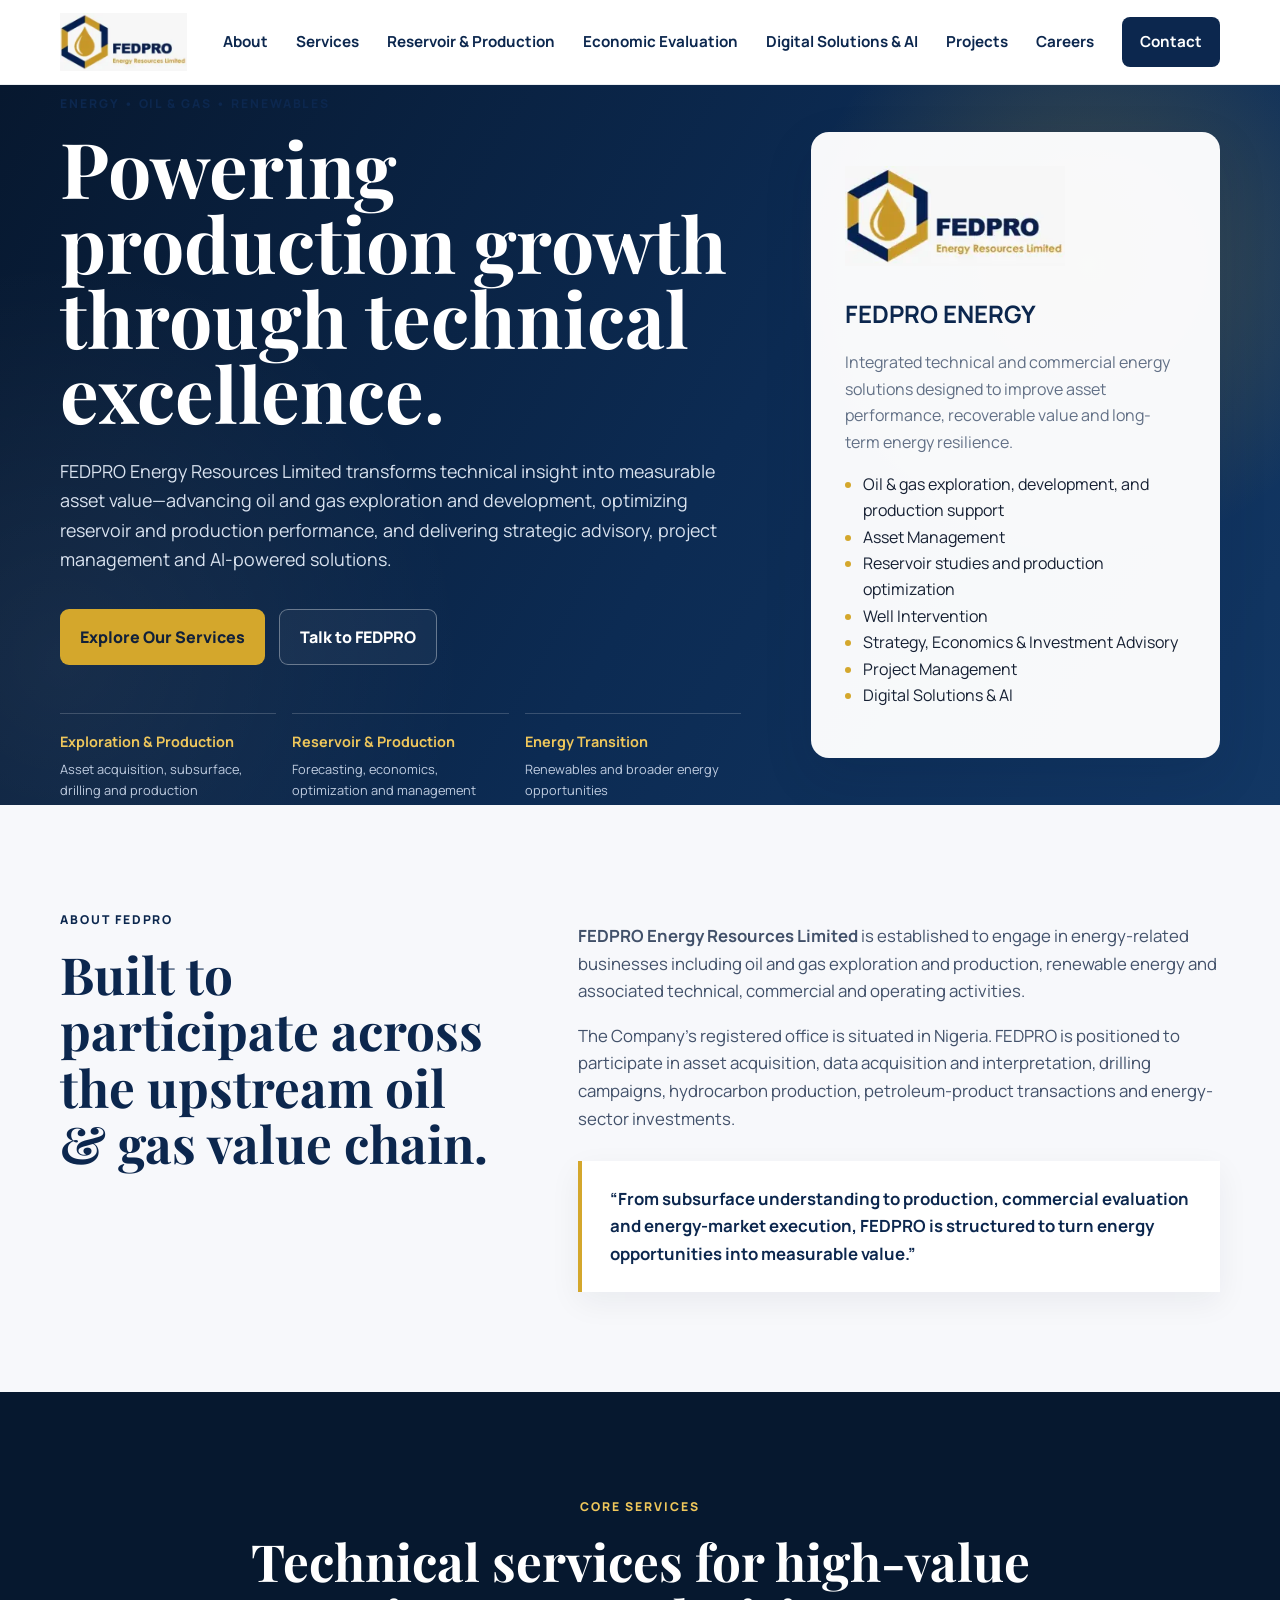
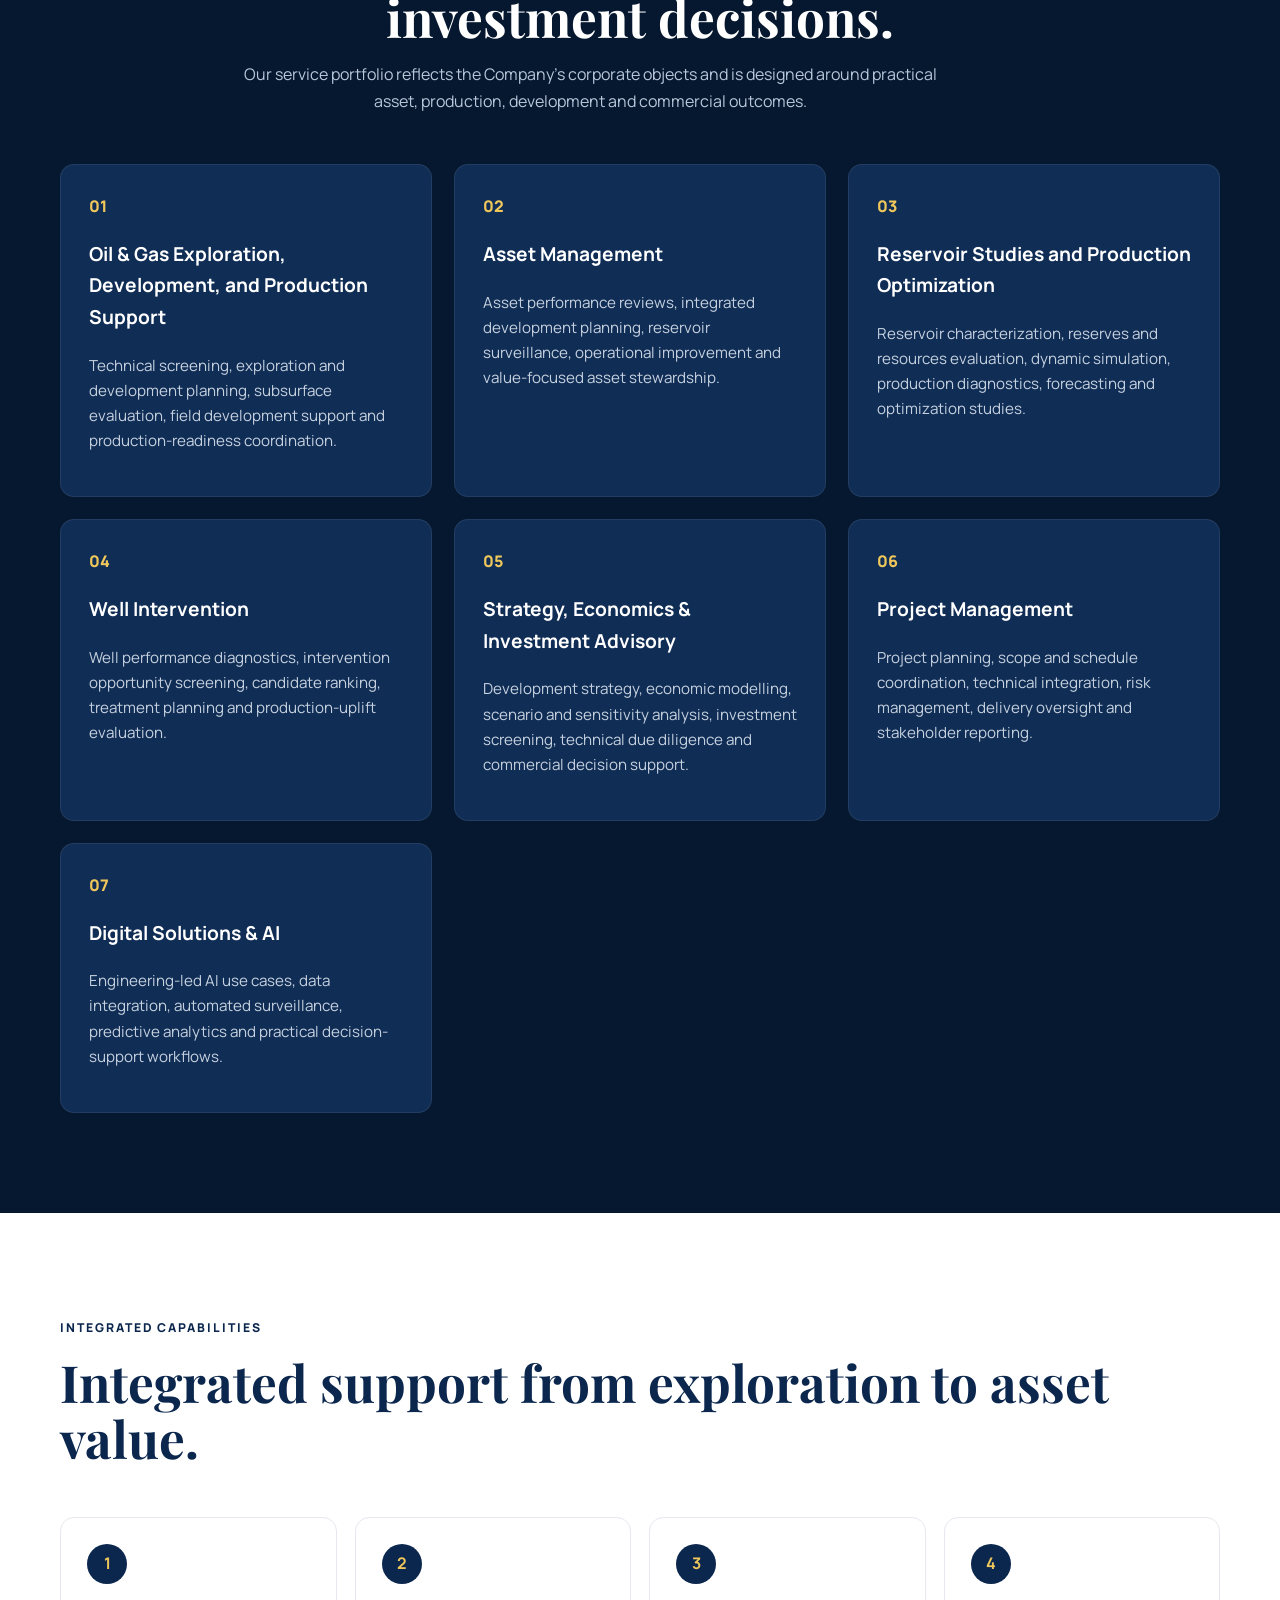
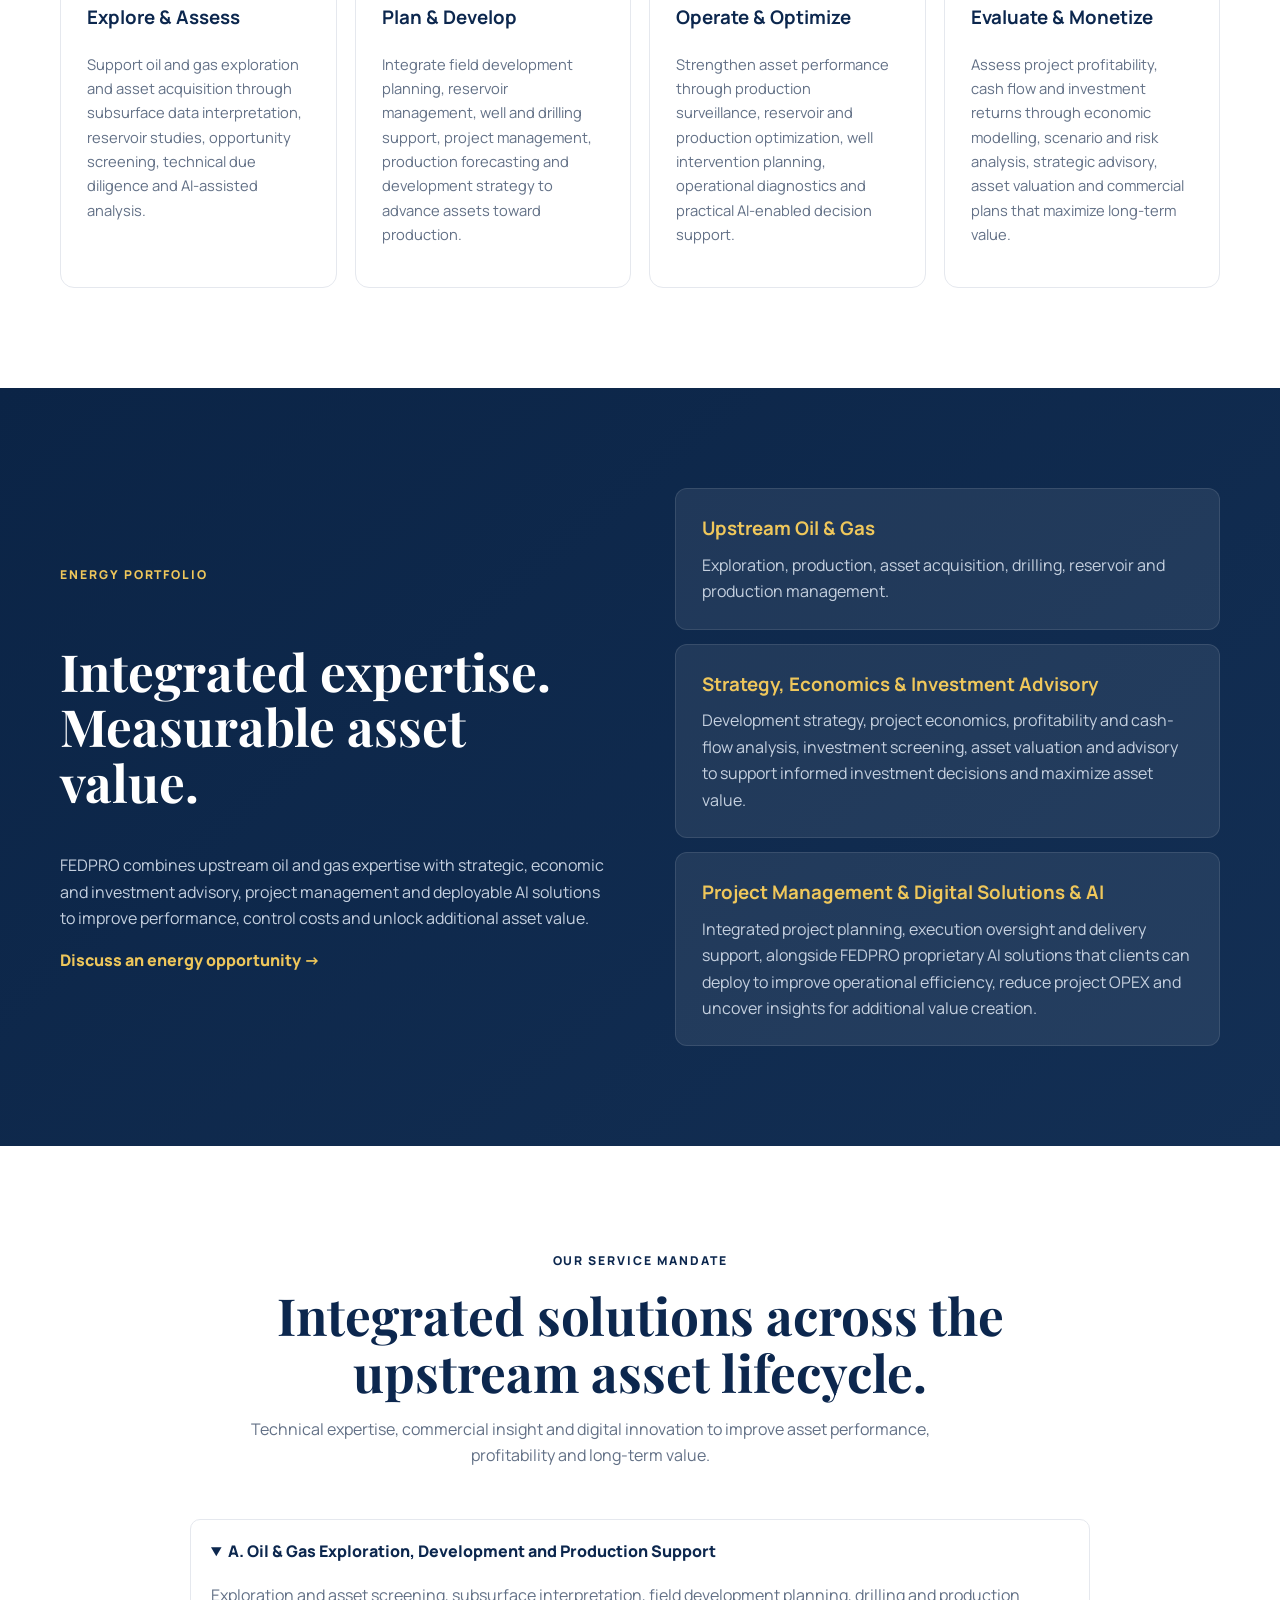
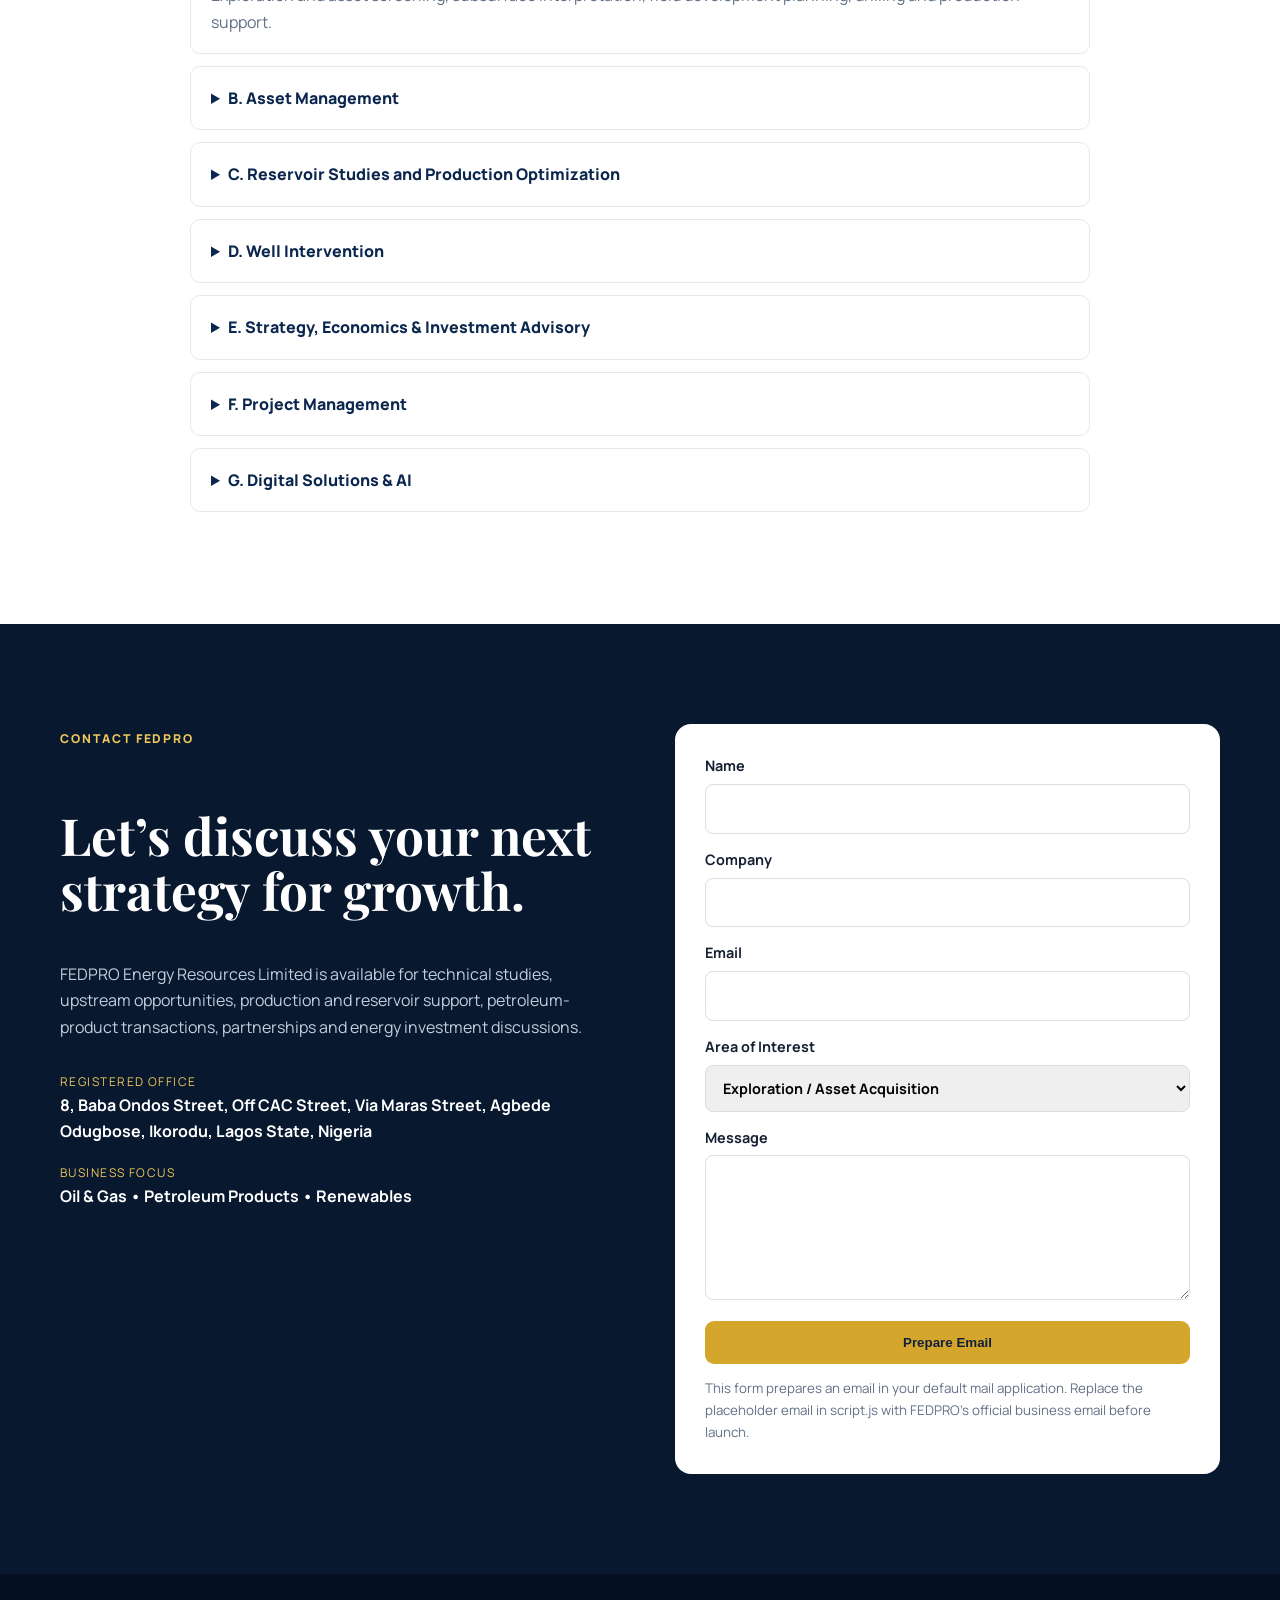
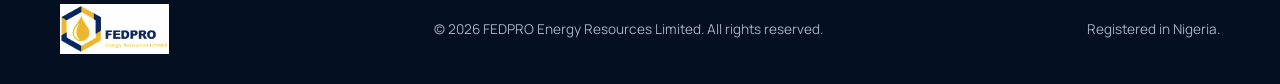
==== commit e4740e21: "Update service mandate section to reflect seven FEDPRO capabilities" ====
--- a/index.html
+++ b/index.html
@@ -94,14 +94,15 @@
 
     <section class="section objectives-section">
       <div class="container">
-        <div class="section-heading centered reveal"><span class="eyebrow">CORPORATE OBJECTS</span><h2>Our operating mandate.</h2><p>The following summarizes the principal objects for which FEDPRO Energy Resources Limited is established.</p></div>
+        <div class="section-heading centered reveal"><span class="eyebrow">OUR SERVICE MANDATE</span><h2>Integrated solutions across the upstream asset lifecycle.</h2><p>Technical expertise, commercial insight and digital innovation to improve asset performance, profitability and long-term value.</p></div>
         <div class="objectives-list reveal">
-          <details open><summary>A. Oil & Gas Exploration and Production</summary><p>To act as an oil and gas industry exploration and production company, performing services including asset acquisition, data acquisition and interpretation, drilling campaigns and oil and gas production.</p></details>
-          <details><summary>B. Reservoir, Production and Economics</summary><p>To provide services covering production forecasting, economic evaluation, production optimization and enhancement studies, and reservoir management.</p></details>
-          <details><summary>C. Petroleum Products Transactions</summary><p>To transact and undertake matters incidental to petroleum products and to act as agent in procurement and marketing transactions.</p></details>
-          <details><summary>D. Sales, Marketing and Storage</summary><p>To carry on the business of oil and gas production, sales and marketing; to store oils, petrol, gas and kerosene; and to undertake petroleum merchandising and related infrastructure activities.</p></details>
-          <details><summary>E. Additional Business Opportunities</summary><p>To carry on such other businesses as the Board considers convenient and appropriate for the Company.</p></details>
-          <details><summary>F. Incidental and Supporting Activities</summary><p>To undertake all activities incidental or conducive to the attainment of the Company’s objects.</p></details>
+          <details open><summary>A. Oil &amp; Gas Exploration, Development and Production Support</summary><p>Exploration and asset screening, subsurface interpretation, field development planning, drilling and production support.</p></details>
+          <details><summary>B. Asset Management</summary><p>Integrated asset planning, performance surveillance, reservoir management, operational improvement and value optimization.</p></details>
+          <details><summary>C. Reservoir Studies and Production Optimization</summary><p>Reservoir modelling, reserves evaluation, production forecasting, well diagnostics and production enhancement.</p></details>
+          <details><summary>D. Well Intervention</summary><p>Intervention screening, candidate ranking, well performance diagnostics, intervention planning and production uplift evaluation.</p></details>
+          <details><summary>E. Strategy, Economics &amp; Investment Advisory</summary><p>Profitability and cash-flow evaluation, development economics, investment screening, asset valuation and risk analysis.</p></details>
+          <details><summary>F. Project Management</summary><p>Project planning, multidisciplinary coordination, schedule and cost oversight, execution support and delivery assurance.</p></details>
+          <details><summary>G. Digital Solutions &amp; AI</summary><p>Deployable proprietary AI solutions for engineering analytics, predictive insights and decision support to improve efficiency, reduce project OPEX and identify additional value.</p></details>
         </div>
       </div>
     </section>
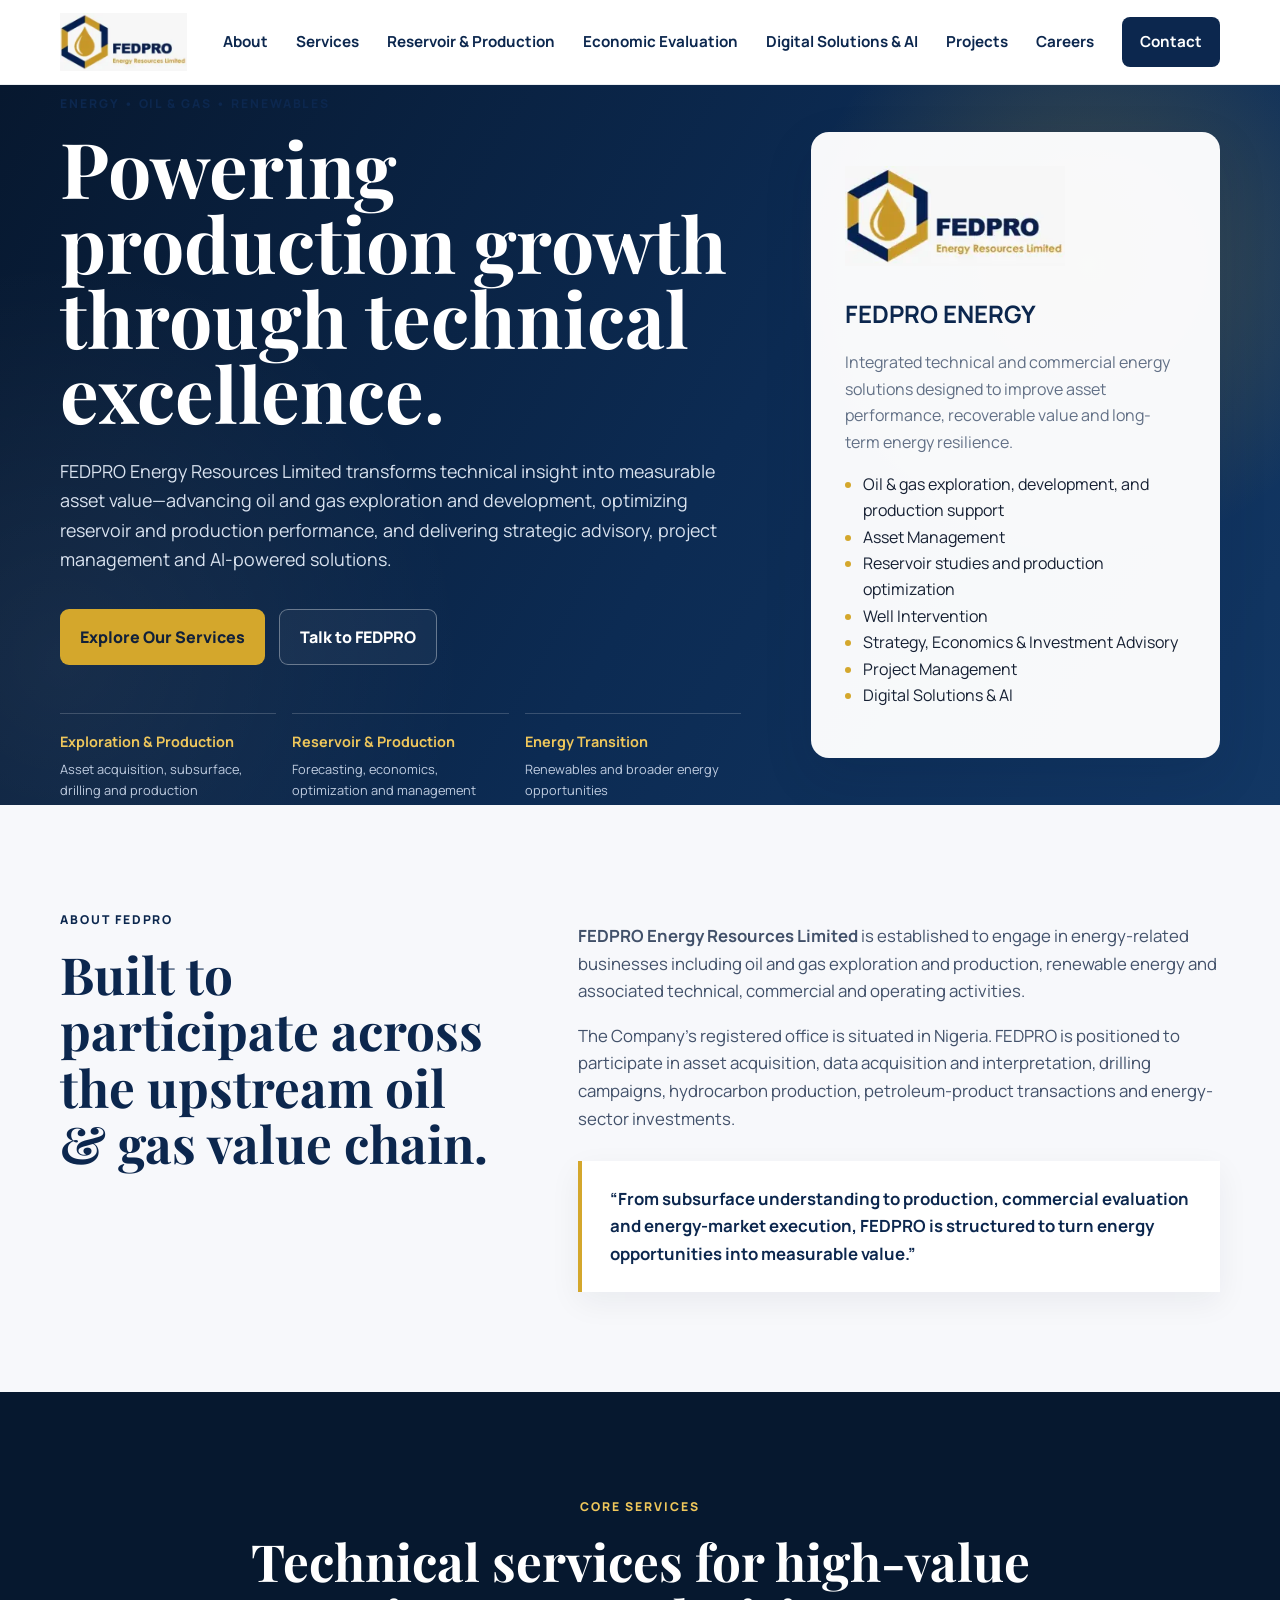
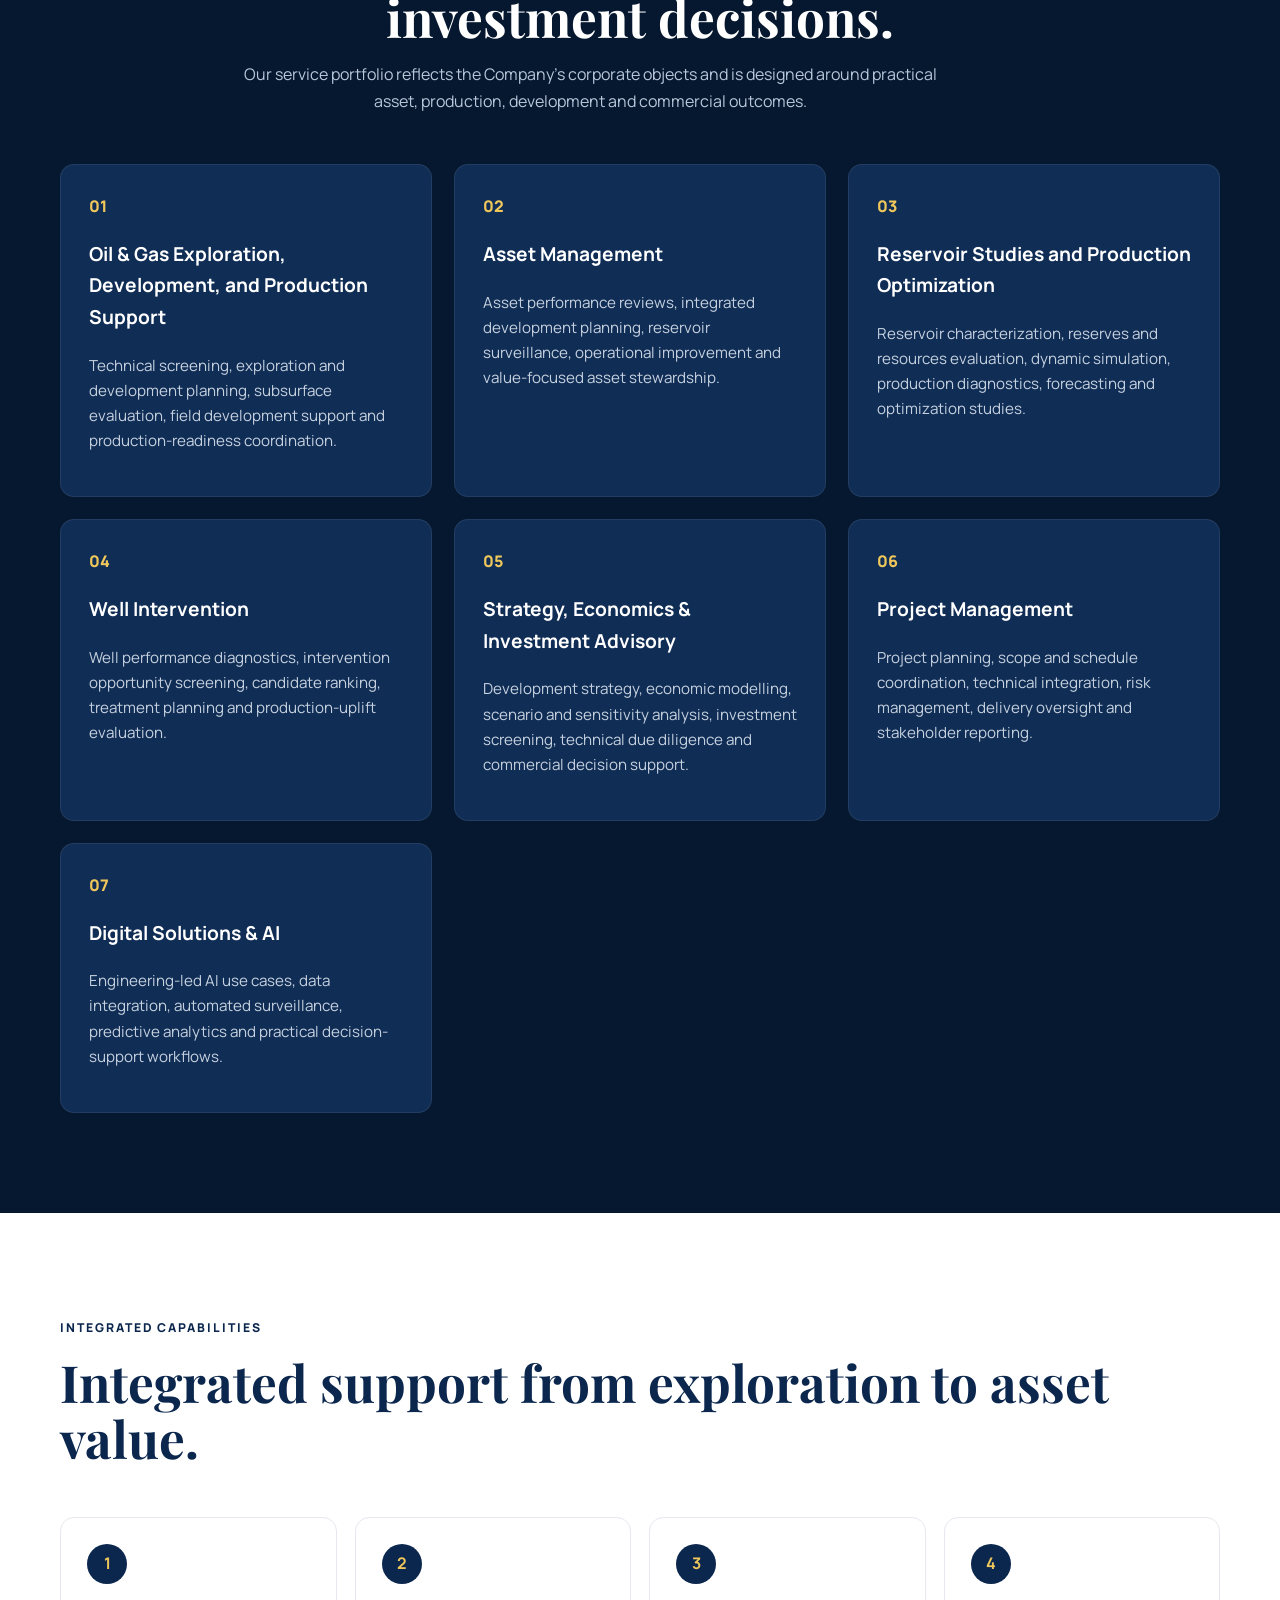
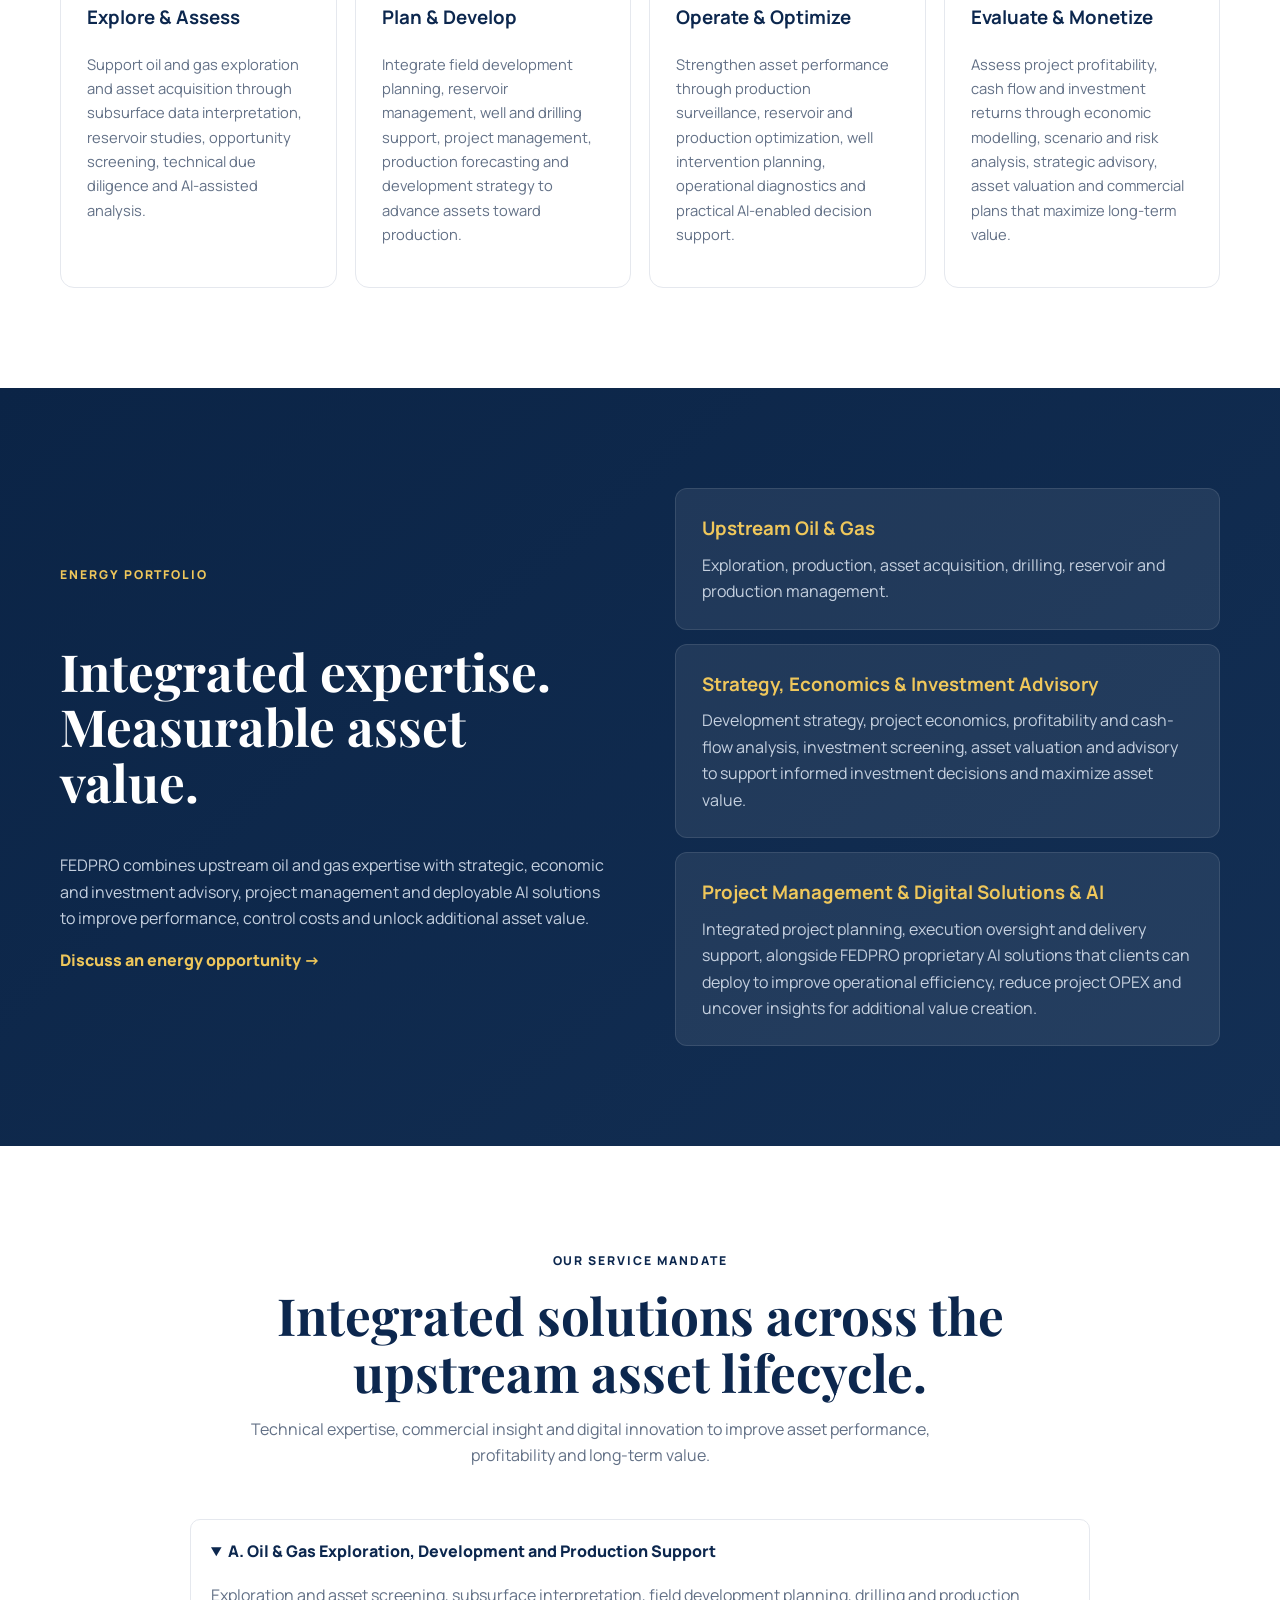
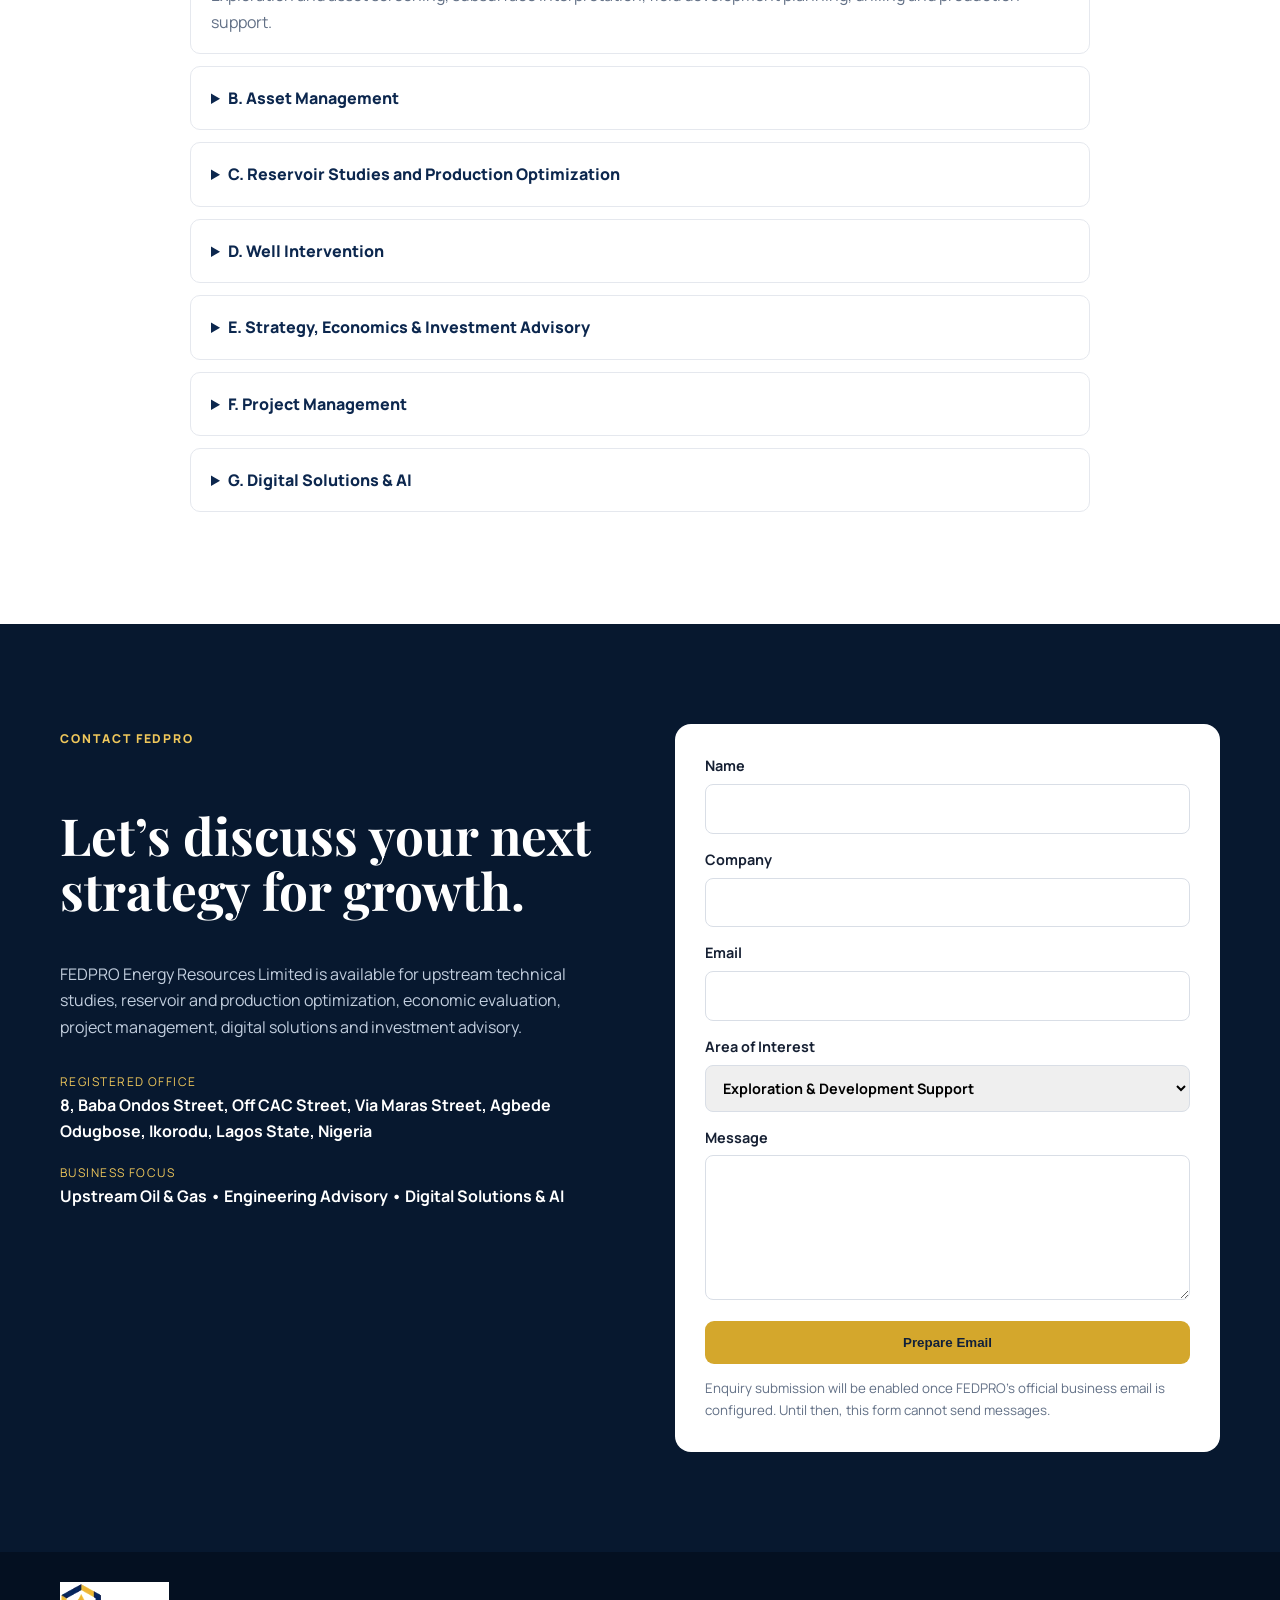
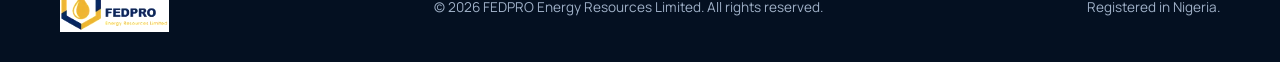
==== commit b586842f: "Align contact messaging and enquiry categories with FEDPRO services" ====
--- a/index.html
+++ b/index.html
@@ -109,12 +109,12 @@
 
     <section id="contact" class="section contact-section">
       <div class="container contact-grid">
-        <div class="reveal"><span class="eyebrow gold">CONTACT FEDPRO</span><h2>Let’s discuss your next strategy for growth.</h2><p>FEDPRO Energy Resources Limited is available for technical studies, upstream opportunities, production and reservoir support, petroleum-product transactions, partnerships and energy investment discussions.</p><div class="contact-meta"><div><span>Registered Office</span><strong>8, Baba Ondos Street, Off CAC Street, Via Maras Street, Agbede Odugbose, Ikorodu, Lagos State, Nigeria</strong></div><div><span>Business Focus</span><strong>Oil & Gas • Petroleum Products • Renewables</strong></div></div></div>
+        <div class="reveal"><span class="eyebrow gold">CONTACT FEDPRO</span><h2>Let’s discuss your next strategy for growth.</h2><p>FEDPRO Energy Resources Limited is available for upstream technical studies, reservoir and production optimization, economic evaluation, project management, digital solutions and investment advisory.</p><div class="contact-meta"><div><span>Registered Office</span><strong>8, Baba Ondos Street, Off CAC Street, Via Maras Street, Agbede Odugbose, Ikorodu, Lagos State, Nigeria</strong></div><div><span>Business Focus</span><strong>Upstream Oil &amp; Gas • Engineering Advisory • Digital Solutions &amp; AI</strong></div></div></div>
         <form class="contact-form reveal" id="contactForm">
           <label>Name<input type="text" name="name" required /></label><label>Company<input type="text" name="company" /></label><label>Email<input type="email" name="email" required /></label>
-          <label>Area of Interest<select name="interest"><option>Exploration / Asset Acquisition</option><option>Reservoir Engineering</option><option>Production Optimization</option><option>Economic Evaluation</option><option>Drilling / Wells</option><option>Petroleum Products</option><option>Renewable Energy</option><option>Partnership / Other</option></select></label>
+          <label>Area of Interest<select name="interest"><option>Exploration &amp; Development Support</option><option>Asset Management</option><option>Reservoir Studies &amp; Production Optimization</option><option>Well Intervention</option><option>Strategy, Economics &amp; Investment Advisory</option><option>Project Management</option><option>Digital Solutions &amp; AI</option><option>Partnership / Other</option></select></label>
           <label>Message<textarea name="message" rows="5" required></textarea></label><button type="submit" class="btn btn-primary">Prepare Email</button>
-          <small>This form prepares an email in your default mail application. Replace the placeholder email in script.js with FEDPRO’s official business email before launch.</small>
+          <small>Enquiry submission will be enabled once FEDPRO's official business email is configured. Until then, this form cannot send messages.</small>
         </form>
       </div>
     </section>
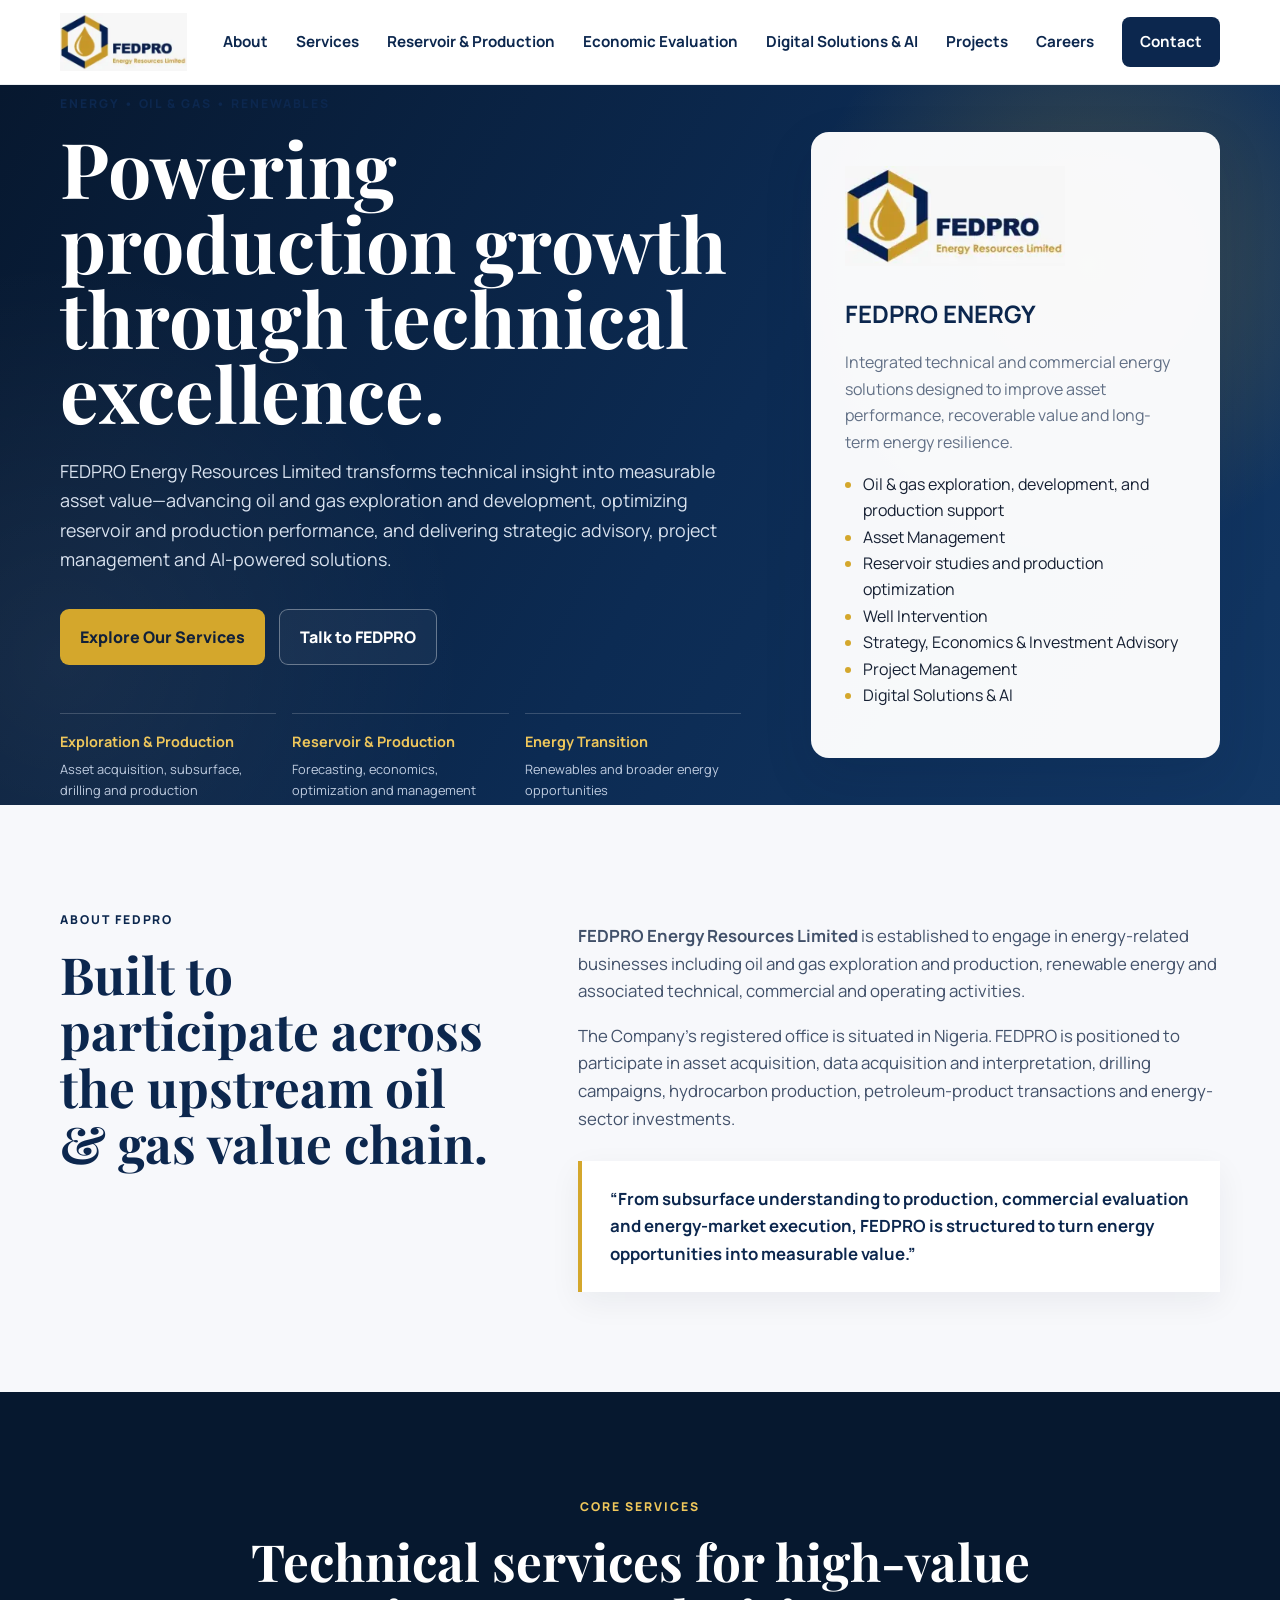
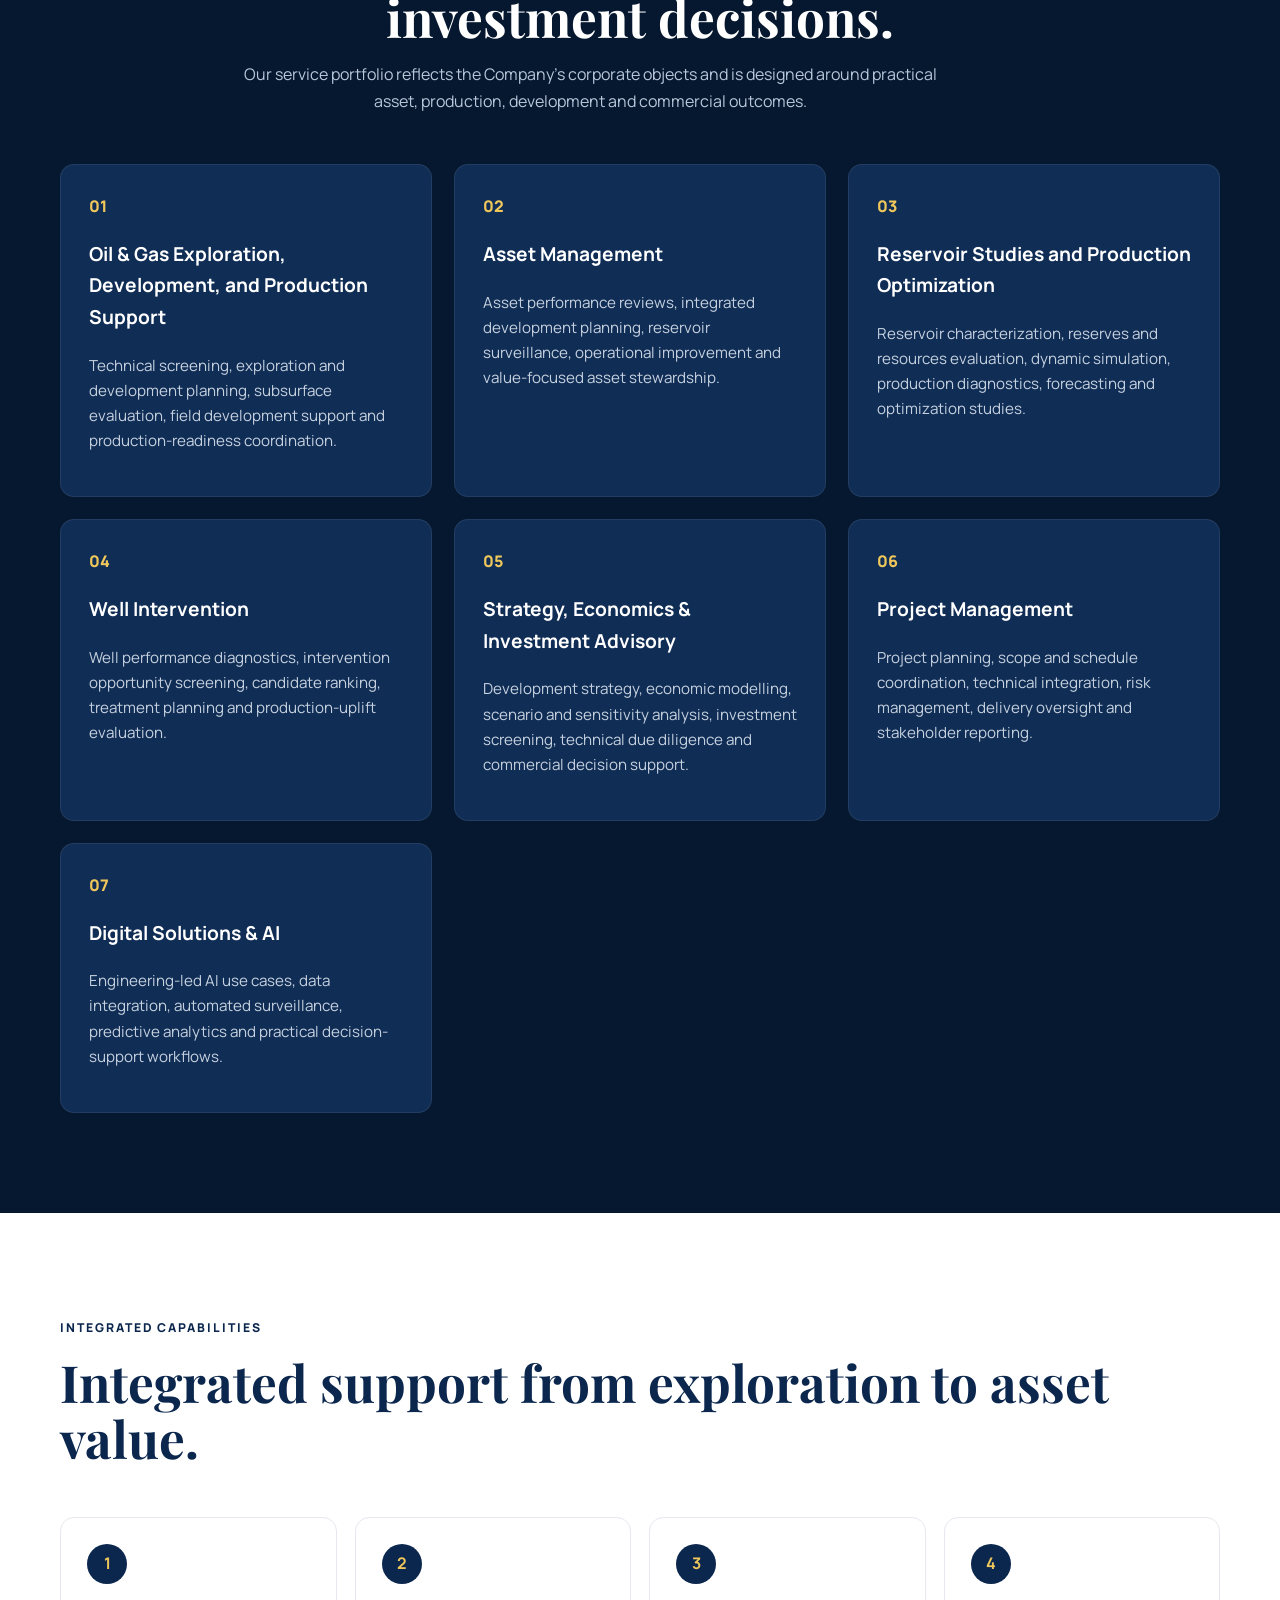
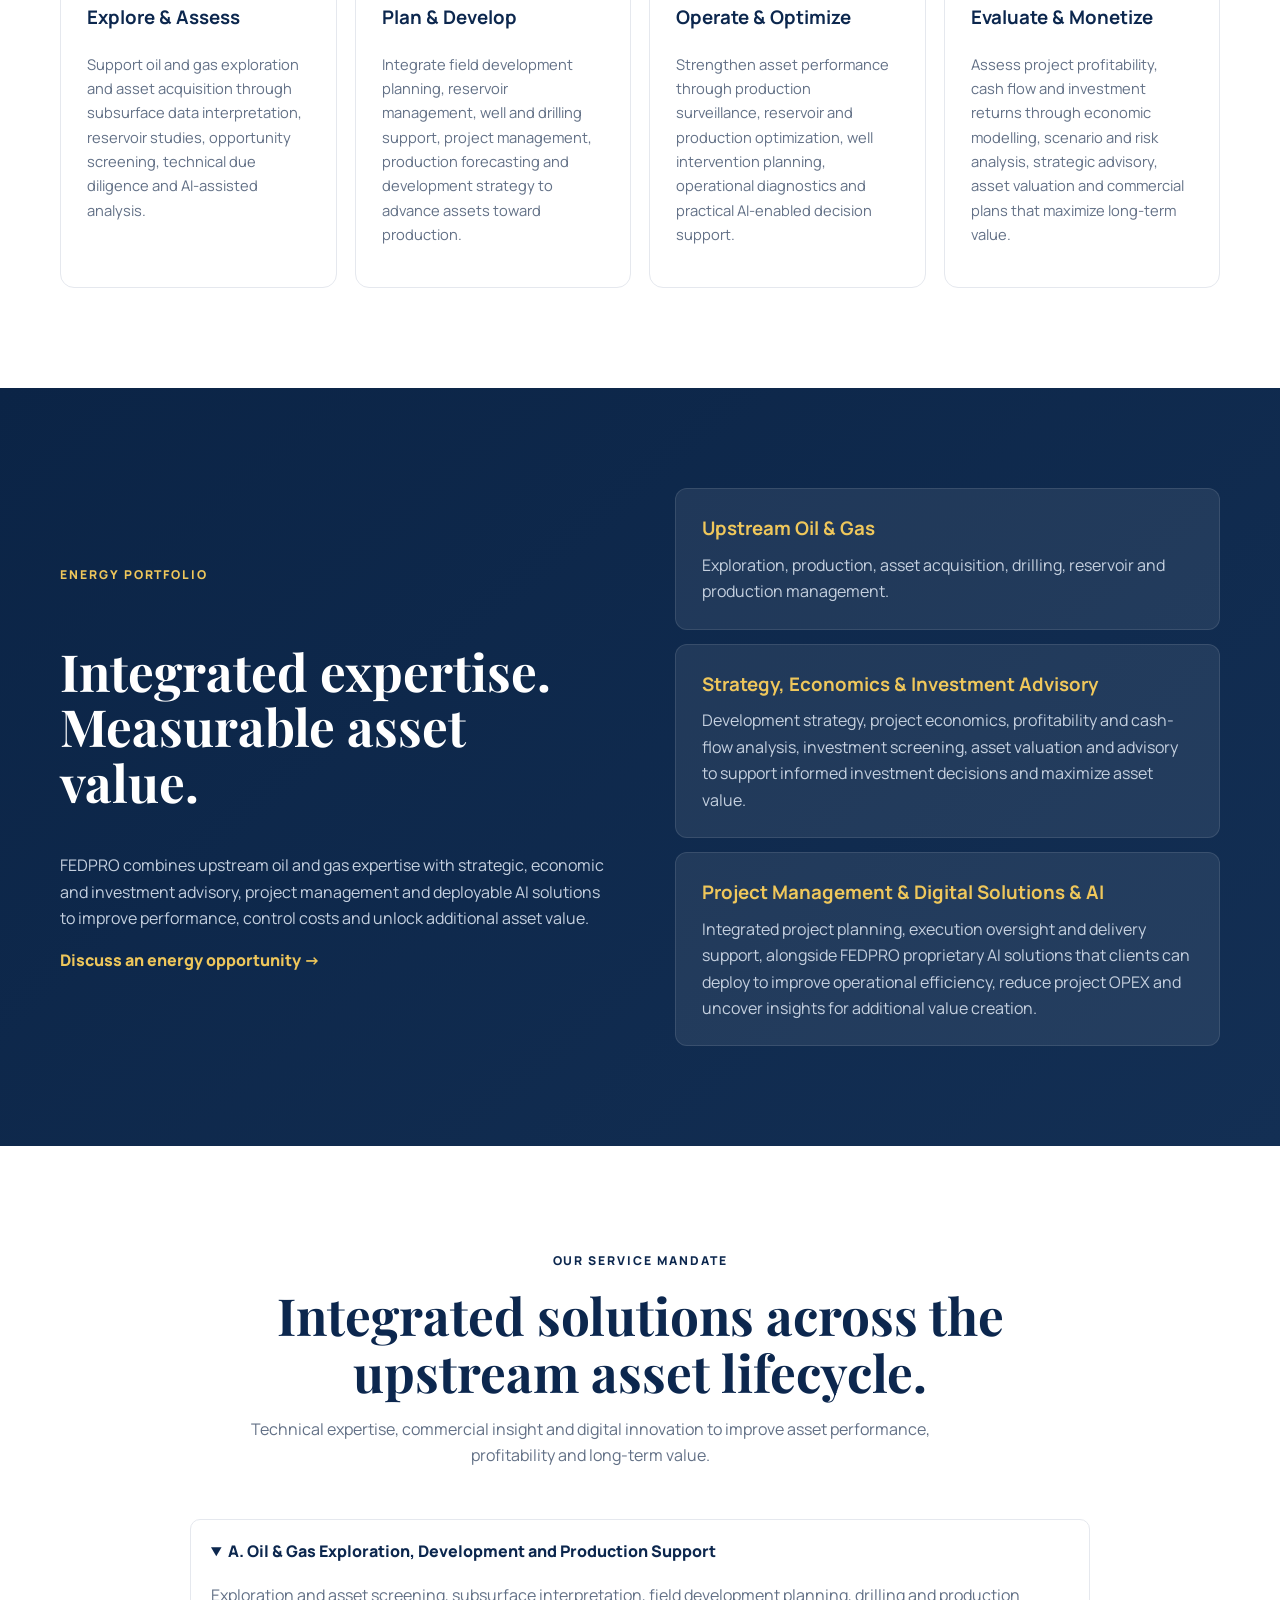
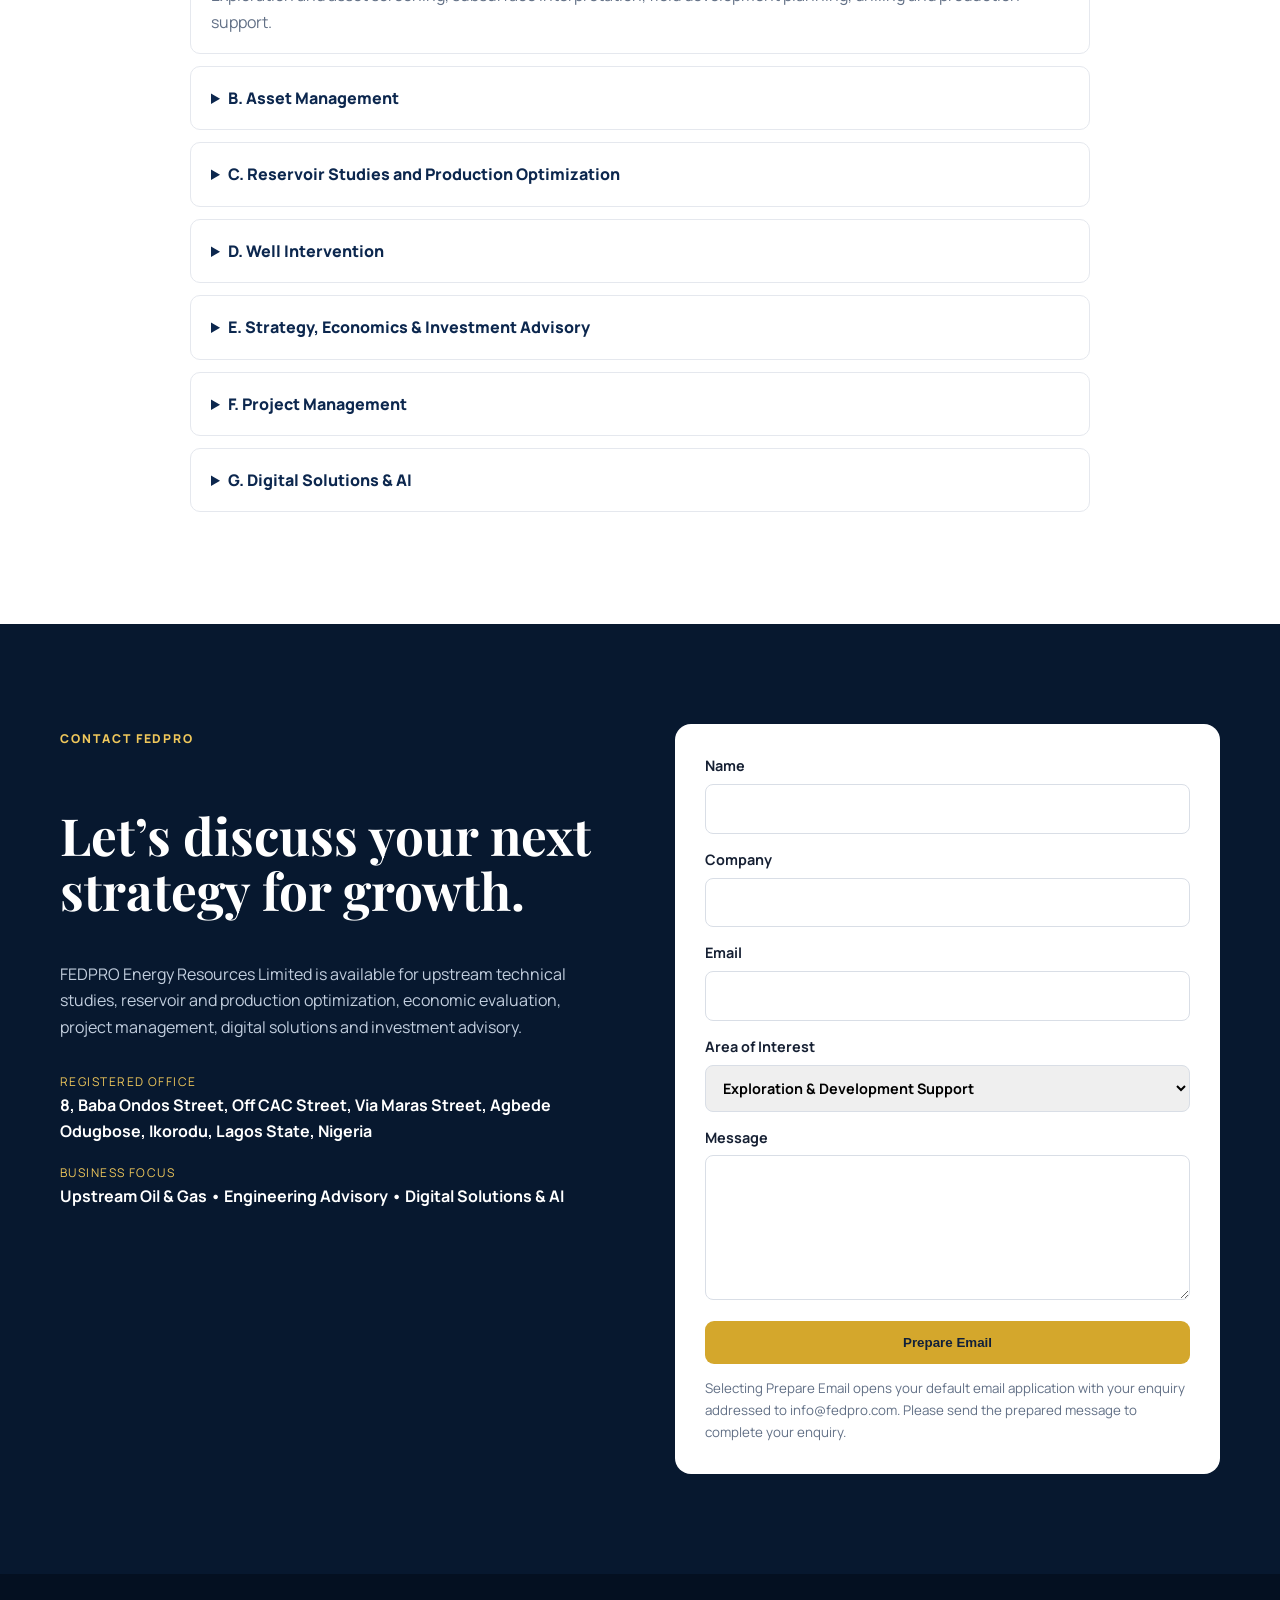
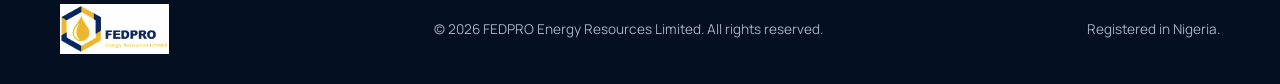
==== commit c03f65d7: "Configure FEDPRO enquiry email info@fedpro.com" ====
--- a/index.html
+++ b/index.html
@@ -114,7 +114,7 @@
           <label>Name<input type="text" name="name" required /></label><label>Company<input type="text" name="company" /></label><label>Email<input type="email" name="email" required /></label>
           <label>Area of Interest<select name="interest"><option>Exploration &amp; Development Support</option><option>Asset Management</option><option>Reservoir Studies &amp; Production Optimization</option><option>Well Intervention</option><option>Strategy, Economics &amp; Investment Advisory</option><option>Project Management</option><option>Digital Solutions &amp; AI</option><option>Partnership / Other</option></select></label>
           <label>Message<textarea name="message" rows="5" required></textarea></label><button type="submit" class="btn btn-primary">Prepare Email</button>
-          <small>Enquiry submission will be enabled once FEDPRO's official business email is configured. Until then, this form cannot send messages.</small>
+          <small>Selecting Prepare Email opens your default email application with your enquiry addressed to info@fedpro.com. Please send the prepared message to complete your enquiry.</small>
         </form>
       </div>
     </section>
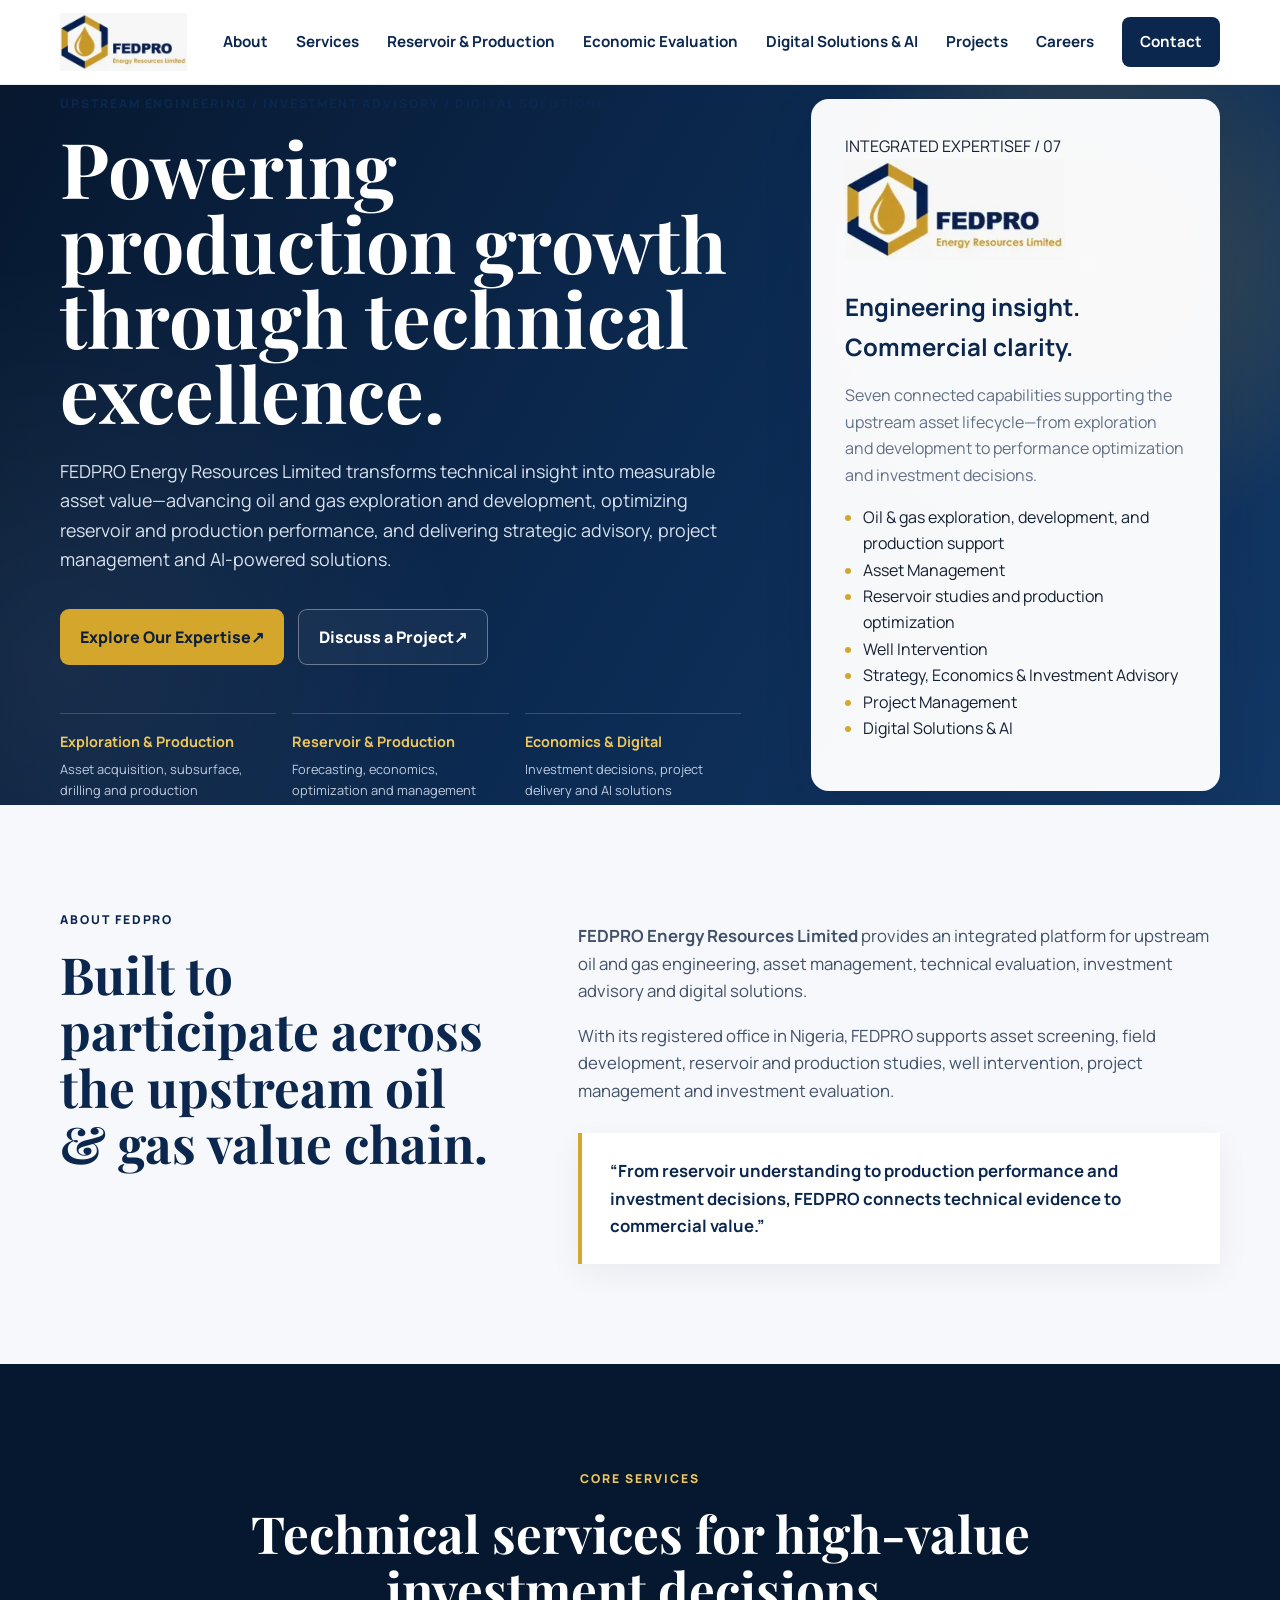
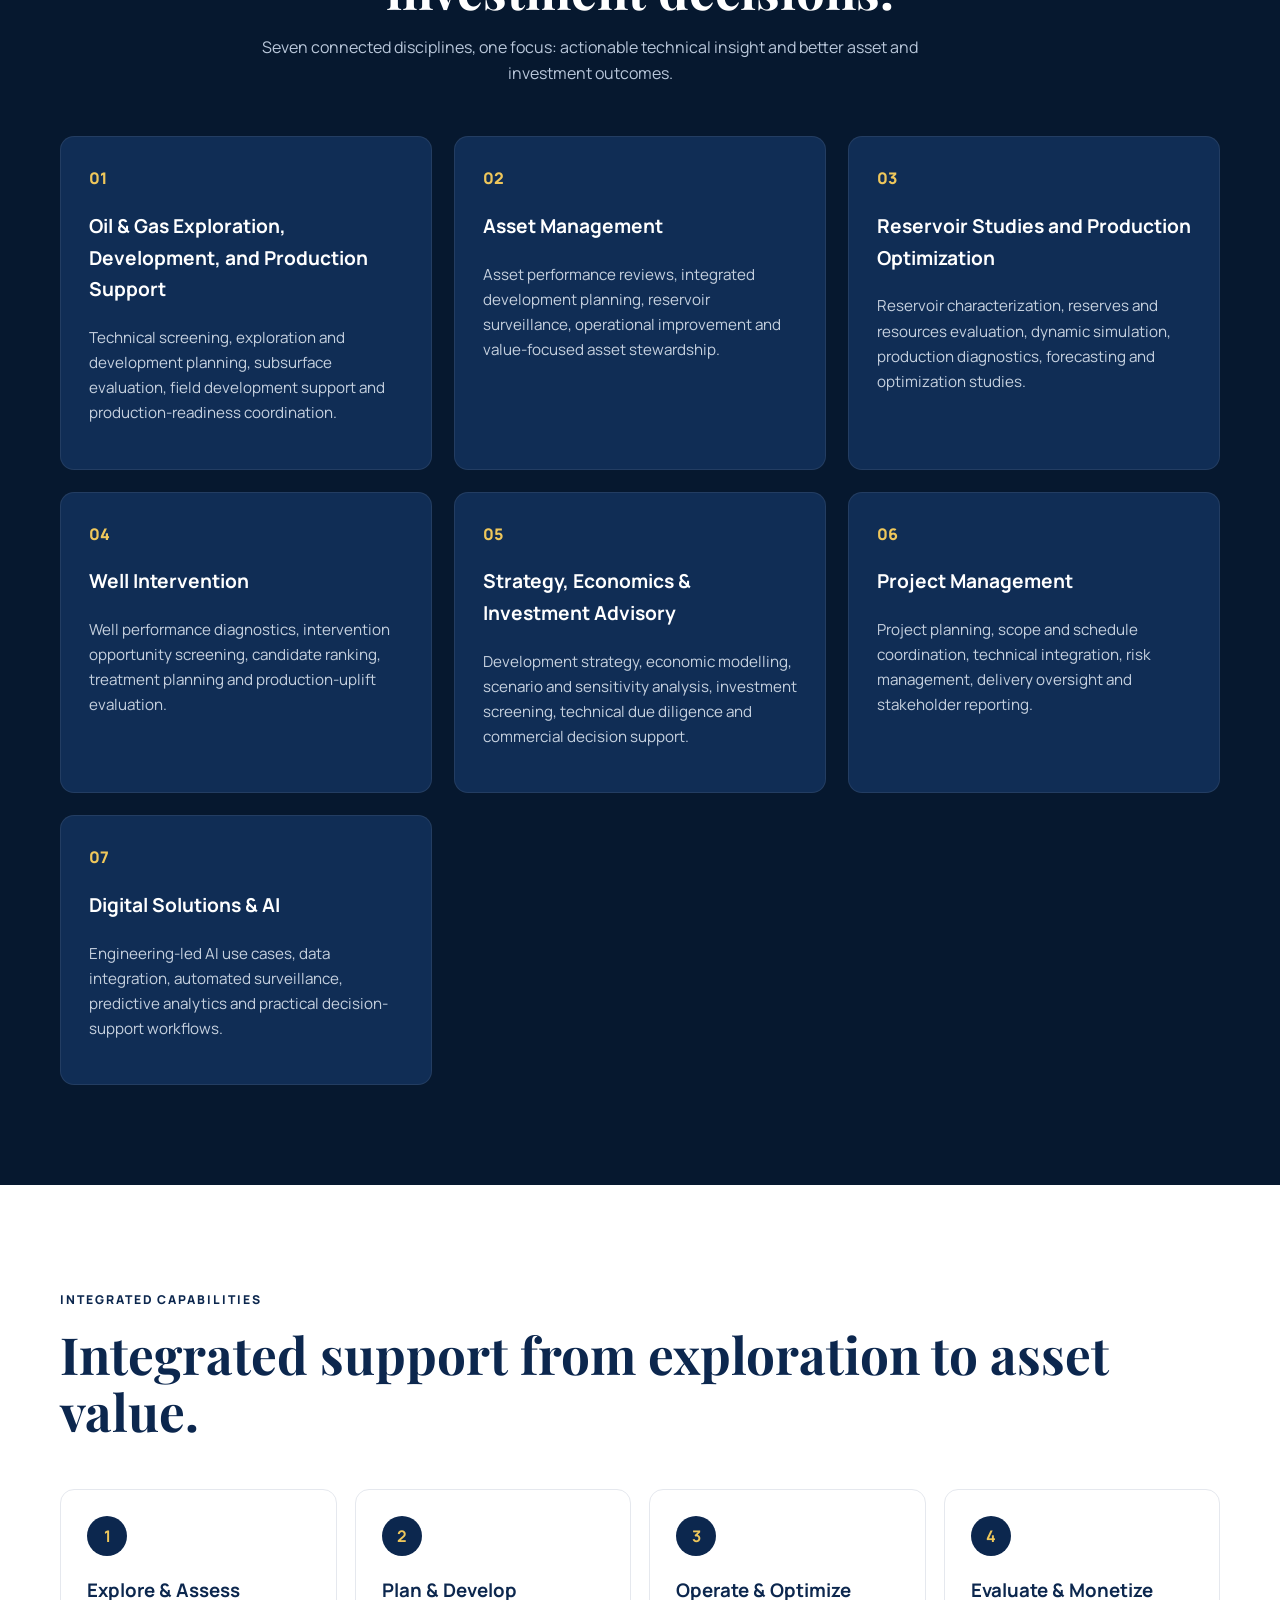
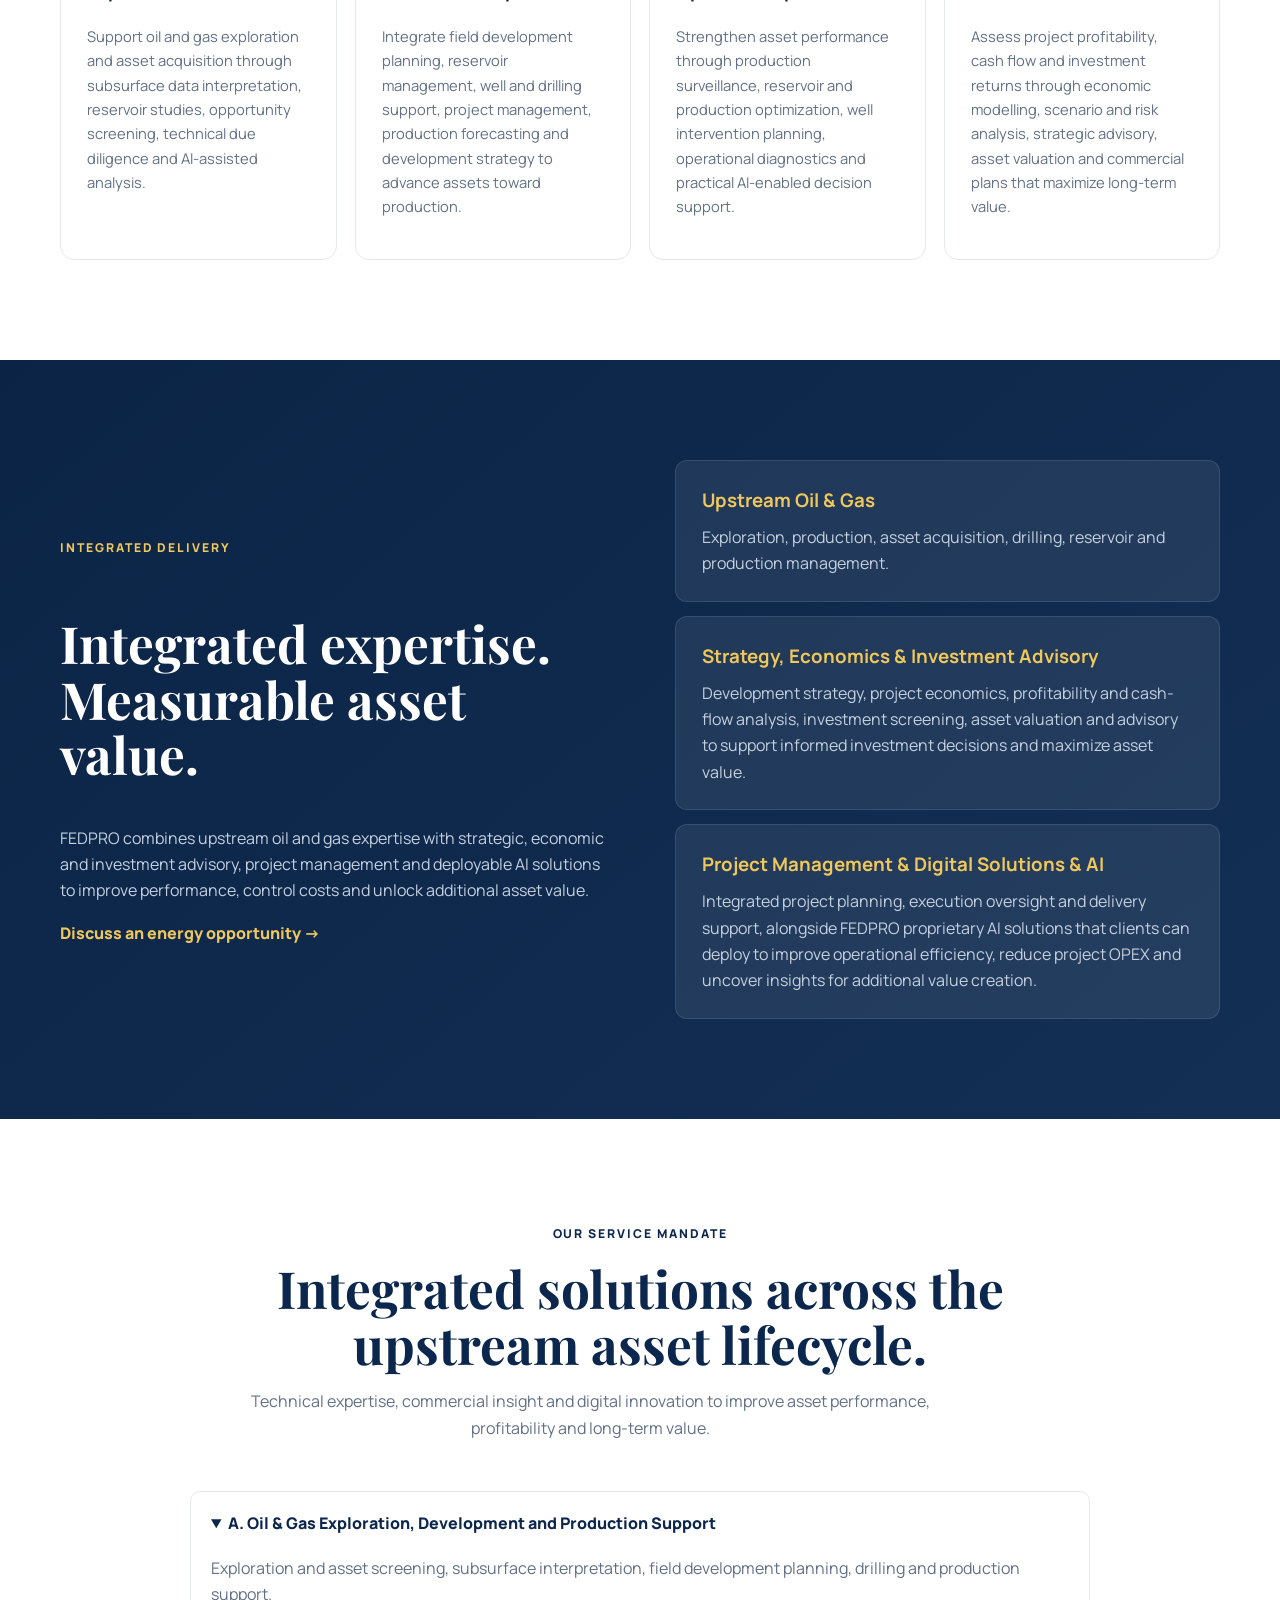
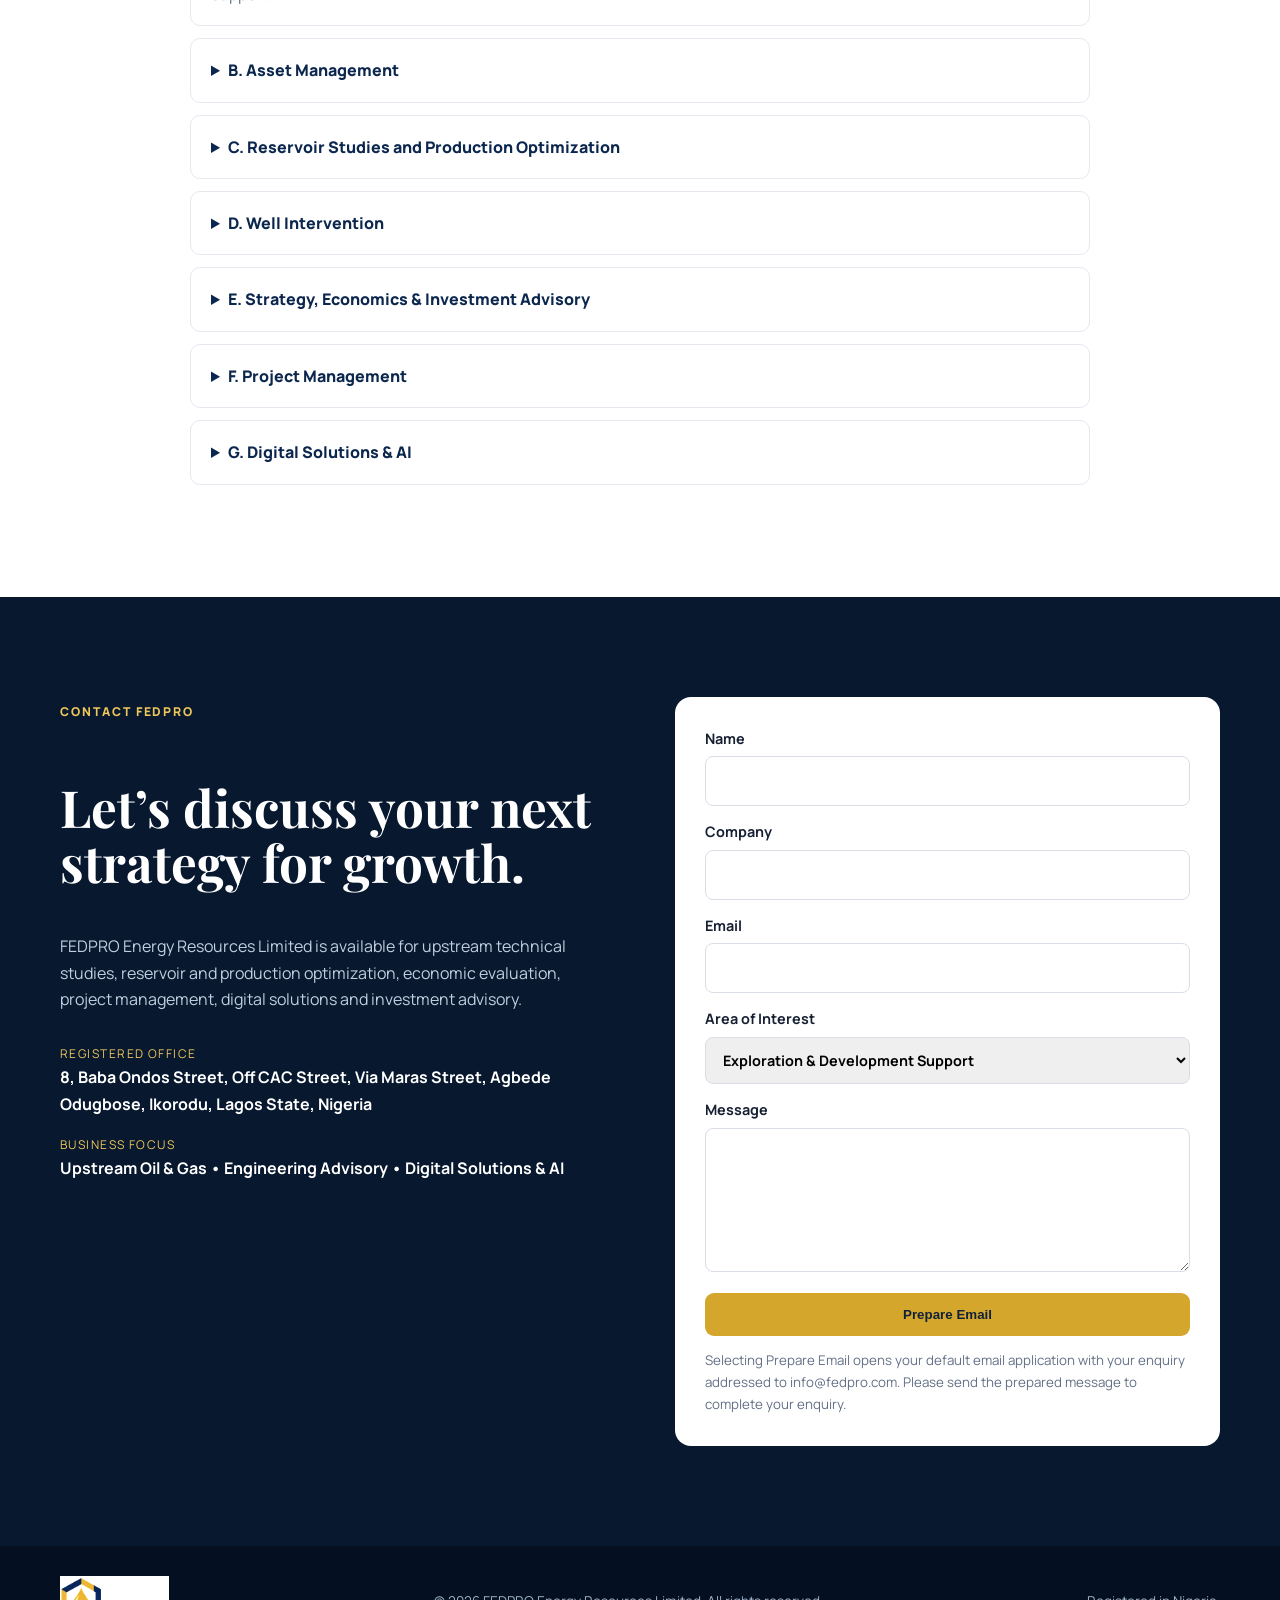
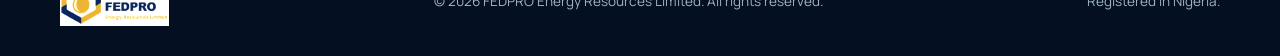
==== commit 9de9b95f: "Modernize homepage visual hierarchy and upstream positioning" ====
--- a/index.html
+++ b/index.html
@@ -24,20 +24,20 @@
     <section id="home" class="hero">
       <div class="container hero-grid">
         <div class="hero-copy reveal">
-          <span class="eyebrow">ENERGY • OIL & GAS • RENEWABLES</span>
+          <span class="eyebrow">UPSTREAM ENGINEERING <span class="eyebrow-divider">/</span> INVESTMENT ADVISORY <span class="eyebrow-divider">/</span> DIGITAL SOLUTIONS</span>
           <h1>Powering production growth through technical excellence.</h1>
           <p>FEDPRO Energy Resources Limited transforms technical insight into measurable asset value—advancing oil and gas exploration and development, optimizing reservoir and production performance, and delivering strategic advisory, project management and AI-powered solutions.</p>
-          <div class="hero-actions"><a href="services.html" class="btn btn-primary">Explore Our Services</a><a href="contact.html" class="btn btn-secondary">Talk to FEDPRO</a></div>
+          <div class="hero-actions"><a href="services.html" class="btn btn-primary">Explore Our Expertise <span aria-hidden="true">↗</span></a><a href="contact.html" class="btn btn-secondary">Discuss a Project <span aria-hidden="true">↗</span></a></div>
           <div class="hero-stats">
             <div><strong>Exploration & Production</strong><span>Asset acquisition, subsurface, drilling and production</span></div>
             <div><strong>Reservoir & Production</strong><span>Forecasting, economics, optimization and management</span></div>
-            <div><strong>Energy Transition</strong><span>Renewables and broader energy opportunities</span></div>
+            <div><strong>Economics &amp; Digital</strong><span>Investment decisions, project delivery and AI solutions</span></div>
           </div>
         </div>
-        <aside class="hero-card reveal">
+        <aside class="hero-card reveal"><div class="hero-card-topline"><span>INTEGRATED EXPERTISE</span><span class="hero-card-mark">F / 07</span></div>
           <img src="assets/fedpro-logo.webp" alt="FEDPRO logo" />
-          <h2>FEDPRO ENERGY</h2>
-          <p>Integrated technical and commercial energy solutions designed to improve asset performance, recoverable value and long-term energy resilience.</p>
+          <h2>Engineering insight.<br>Commercial clarity.</h2>
+          <p>Seven connected capabilities supporting the upstream asset lifecycle—from exploration and development to performance optimization and investment decisions.</p>
           <ul><li>Oil &amp; gas exploration, development, and production support</li><li>Asset Management</li><li>Reservoir studies and production optimization</li><li>Well Intervention</li><li>Strategy, Economics &amp; Investment Advisory</li><li>Project Management</li><li>Digital Solutions &amp; AI</li></ul>
         </aside>
       </div>
@@ -47,16 +47,16 @@
       <div class="container two-col">
         <div class="section-heading reveal"><span class="eyebrow">ABOUT FEDPRO</span><h2>Built to participate across the upstream oil &amp; gas value chain.</h2></div>
         <div class="about-copy reveal">
-          <p><strong>FEDPRO Energy Resources Limited</strong> is established to engage in energy-related businesses including oil and gas exploration and production, renewable energy and associated technical, commercial and operating activities.</p>
-          <p>The Company’s registered office is situated in Nigeria. FEDPRO is positioned to participate in asset acquisition, data acquisition and interpretation, drilling campaigns, hydrocarbon production, petroleum-product transactions and energy-sector investments.</p>
-          <div class="quote-box">“From subsurface understanding to production, commercial evaluation and energy-market execution, FEDPRO is structured to turn energy opportunities into measurable value.”</div>
+          <p><strong>FEDPRO Energy Resources Limited</strong> provides an integrated platform for upstream oil and gas engineering, asset management, technical evaluation, investment advisory and digital solutions.</p>
+          <p>With its registered office in Nigeria, FEDPRO supports asset screening, field development, reservoir and production studies, well intervention, project management and investment evaluation.</p>
+          <div class="quote-box">“From reservoir understanding to production performance and investment decisions, FEDPRO connects technical evidence to commercial value.”</div>
         </div>
       </div>
     </section>
 
     <section id="services" class="section navy-section">
       <div class="container">
-        <div class="section-heading centered reveal"><span class="eyebrow gold">CORE SERVICES</span><h2>Technical services for high-value investment decisions.</h2><p>Our service portfolio reflects the Company’s corporate objects and is designed around practical asset, production, development and commercial outcomes.</p></div>
+        <div class="section-heading centered reveal"><span class="eyebrow gold">CORE SERVICES</span><h2>Technical services for high-value investment decisions.</h2><p>Seven connected disciplines, one focus: actionable technical insight and better asset and investment outcomes.</p></div>
         <div class="cards-grid">
           <article class="service-card reveal"><span>01</span><h3>Oil &amp; Gas Exploration, Development, and Production Support</h3><p>Technical screening, exploration and development planning, subsurface evaluation, field development support and production-readiness coordination.</p></article>
           <article class="service-card reveal"><span>02</span><h3>Asset Management</h3><p>Asset performance reviews, integrated development planning, reservoir surveillance, operational improvement and value-focused asset stewardship.</p></article>
@@ -83,7 +83,7 @@
 
     <section id="energy" class="section energy-section">
       <div class="container energy-grid">
-        <div class="reveal"><span class="eyebrow gold">ENERGY PORTFOLIO</span><h2>Integrated expertise. Measurable asset value.</h2><p>FEDPRO combines upstream oil and gas expertise with strategic, economic and investment advisory, project management and deployable AI solutions to improve performance, control costs and unlock additional asset value.</p><a href="contact.html" class="text-link">Discuss an energy opportunity →</a></div>
+        <div class="reveal"><span class="eyebrow gold">INTEGRATED DELIVERY</span><h2>Integrated expertise. Measurable asset value.</h2><p>FEDPRO combines upstream oil and gas expertise with strategic, economic and investment advisory, project management and deployable AI solutions to improve performance, control costs and unlock additional asset value.</p><a href="contact.html" class="text-link">Discuss an energy opportunity →</a></div>
         <div class="energy-panels">
           <div class="panel reveal"><h3>Upstream Oil &amp; Gas</h3><p>Exploration, production, asset acquisition, drilling, reservoir and production management.</p></div>
           <div class="panel reveal"><h3>Strategy, Economics &amp; Investment Advisory</h3><p>Development strategy, project economics, profitability and cash-flow analysis, investment screening, asset valuation and advisory to support informed investment decisions and maximize asset value.</p></div>
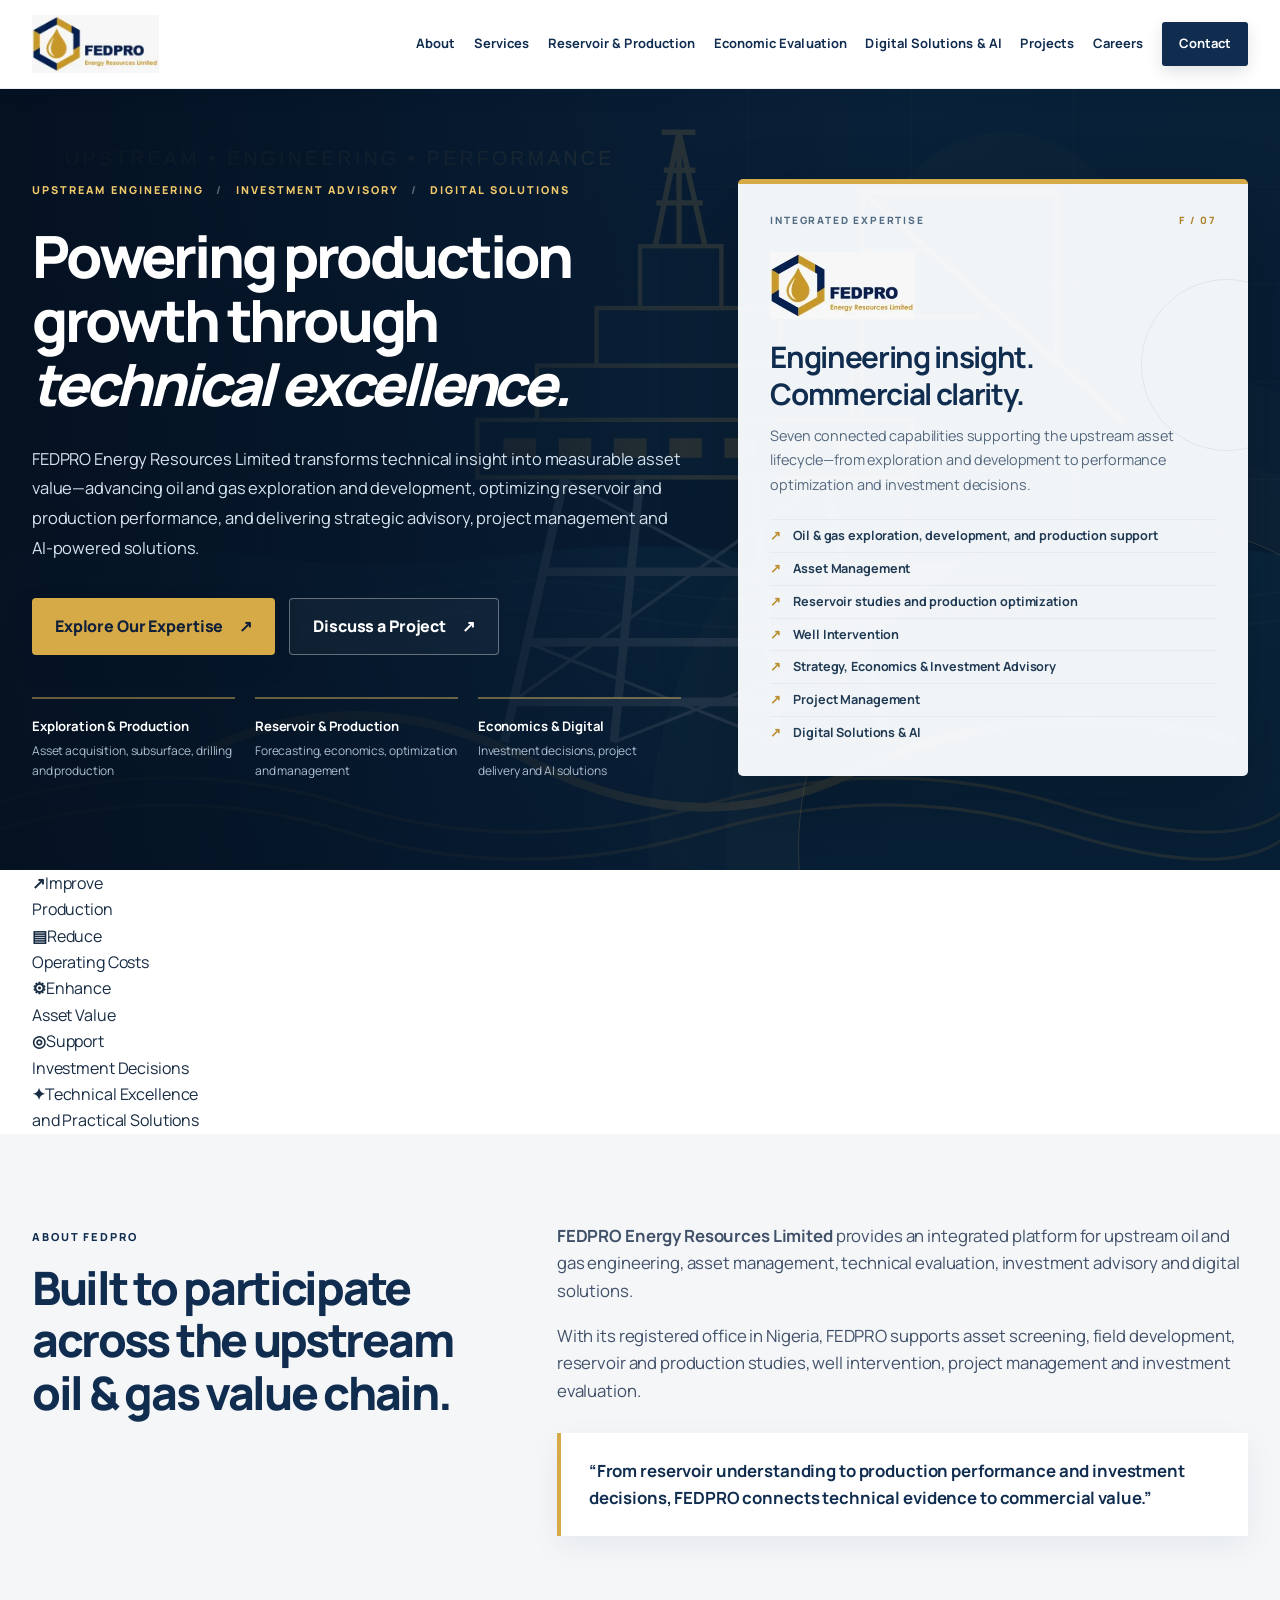
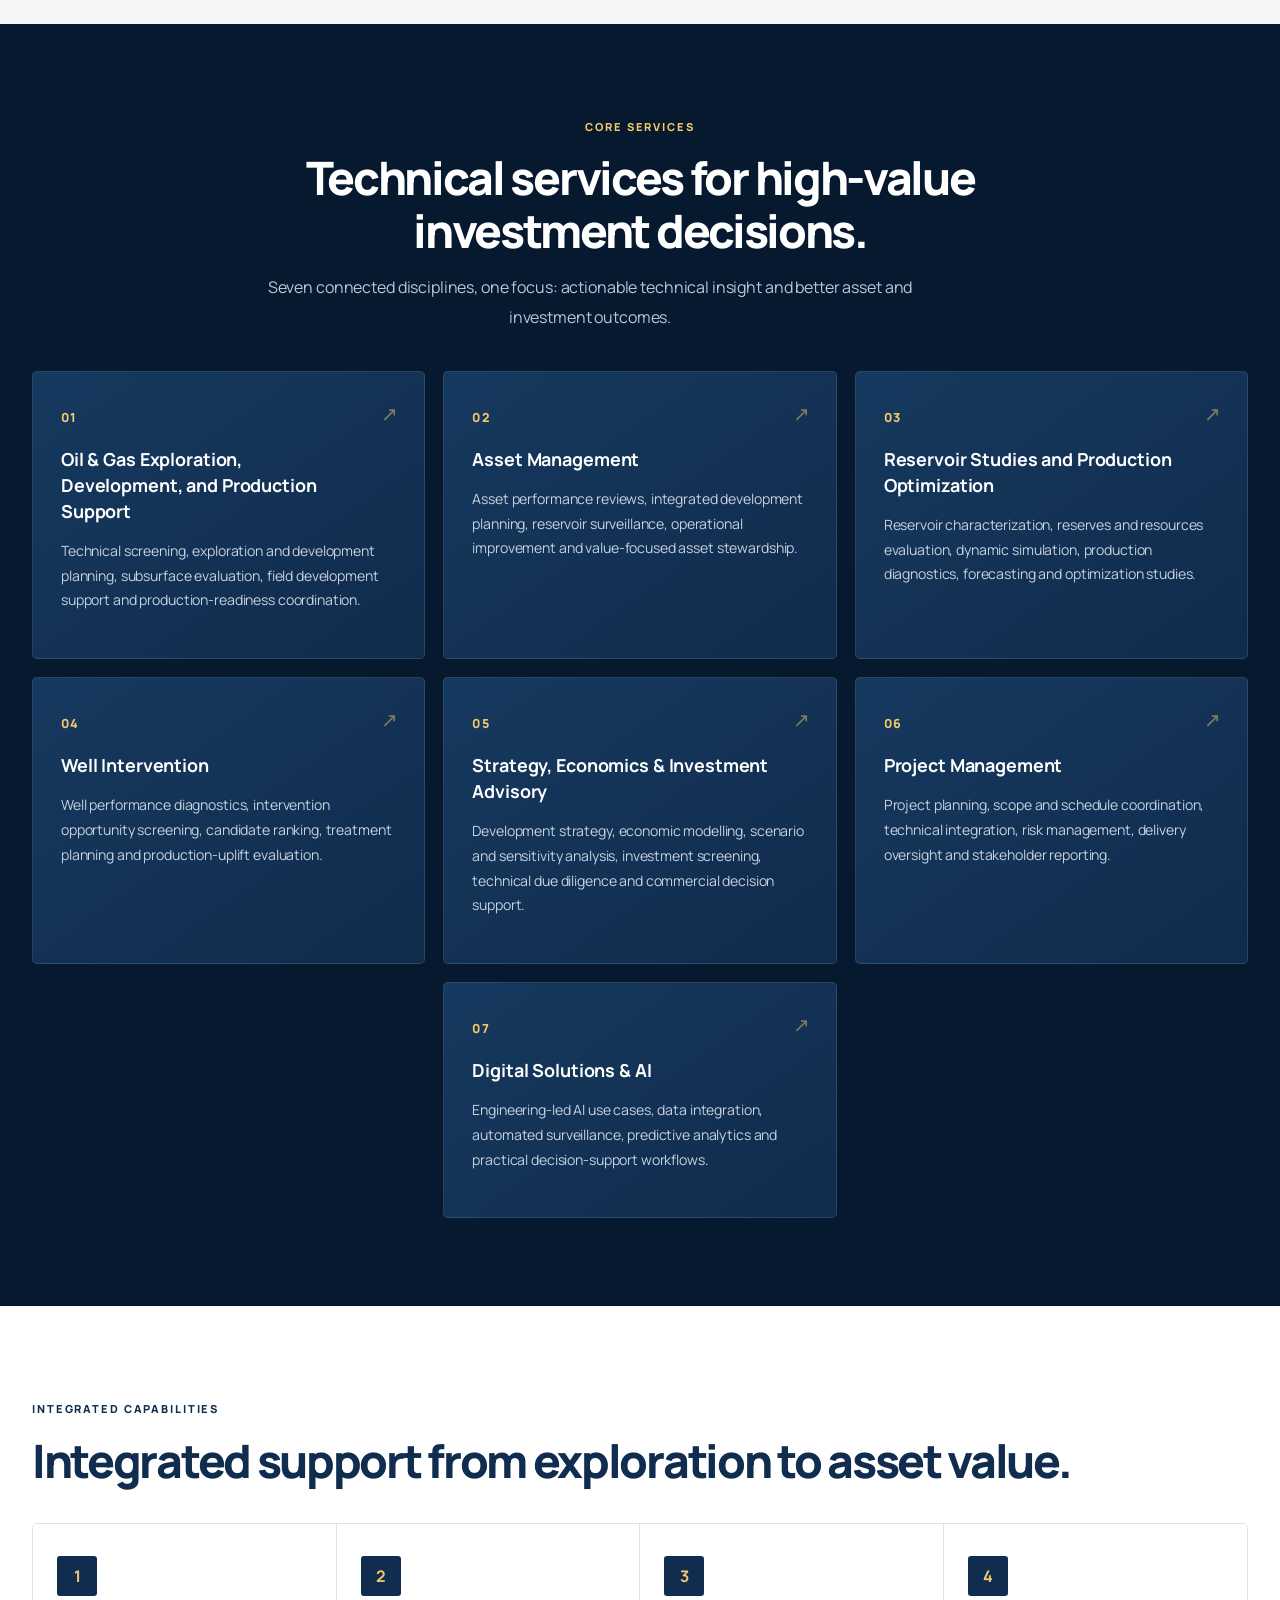
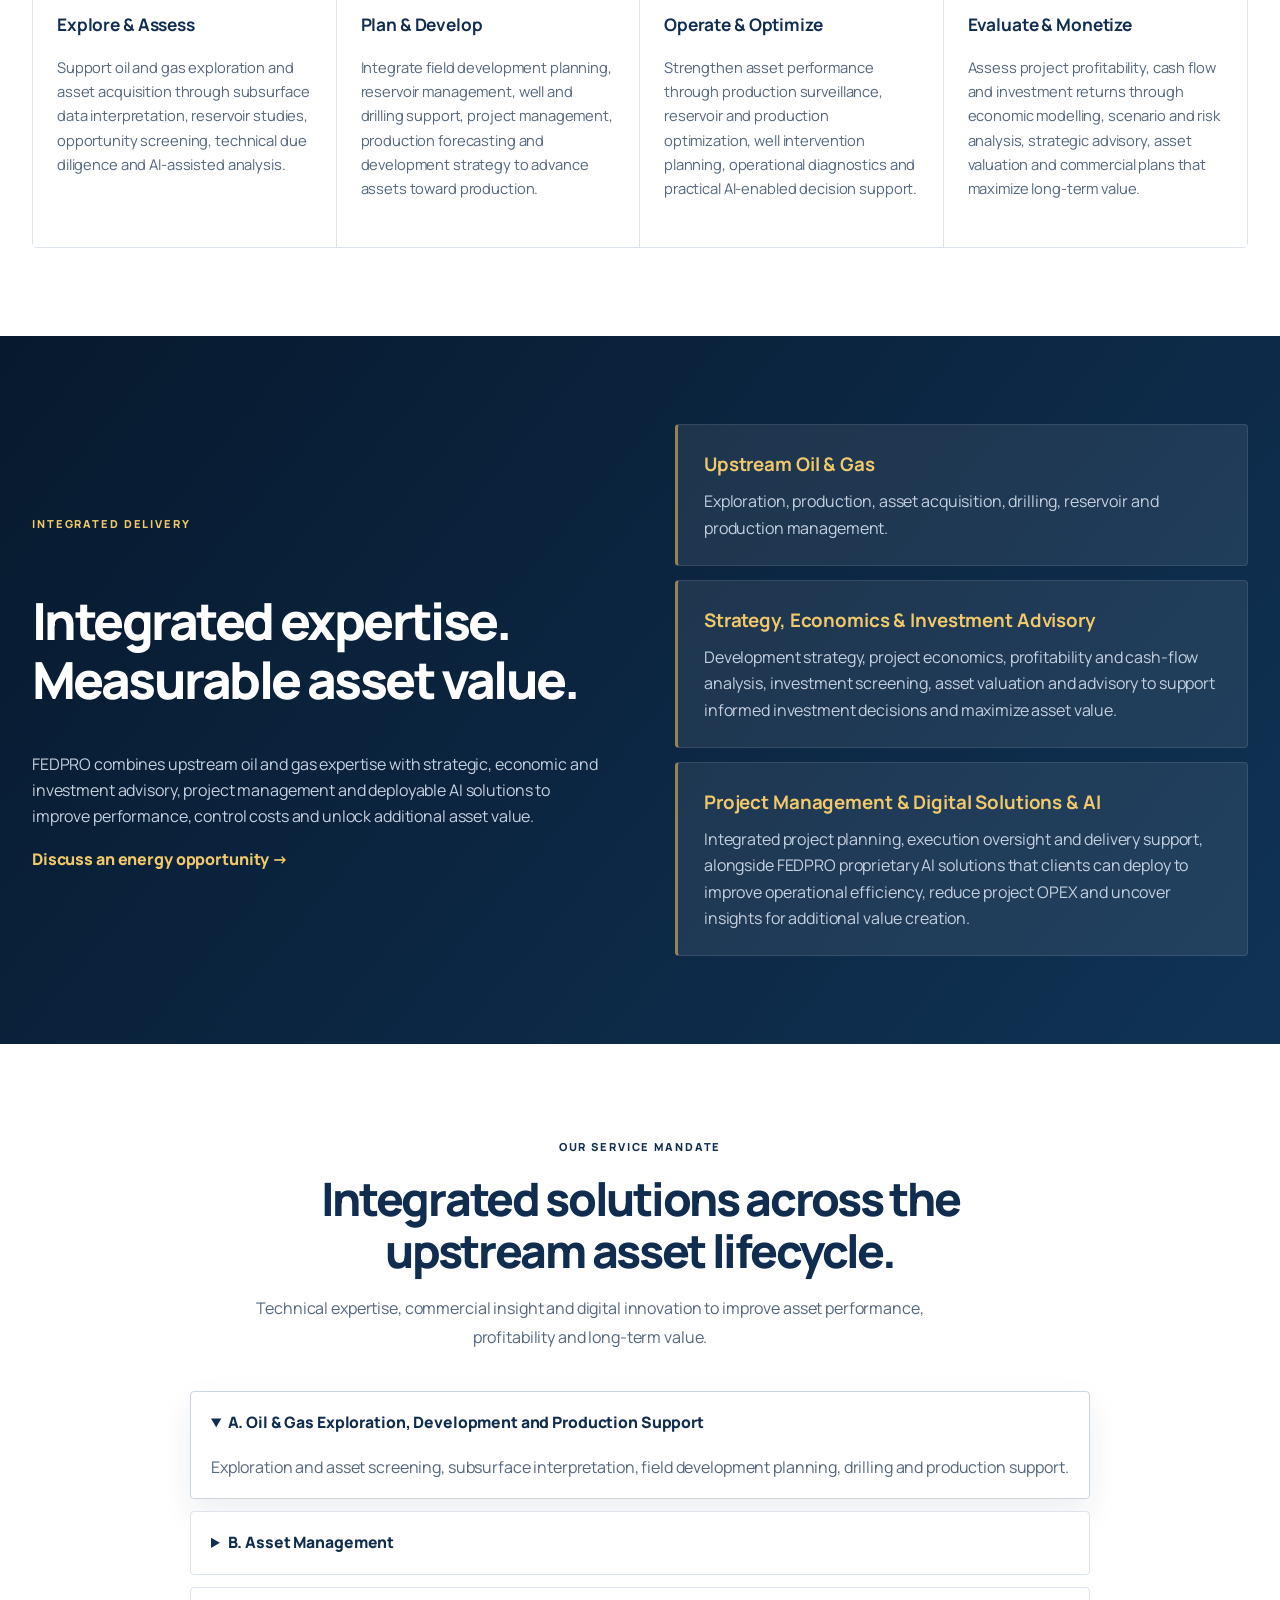
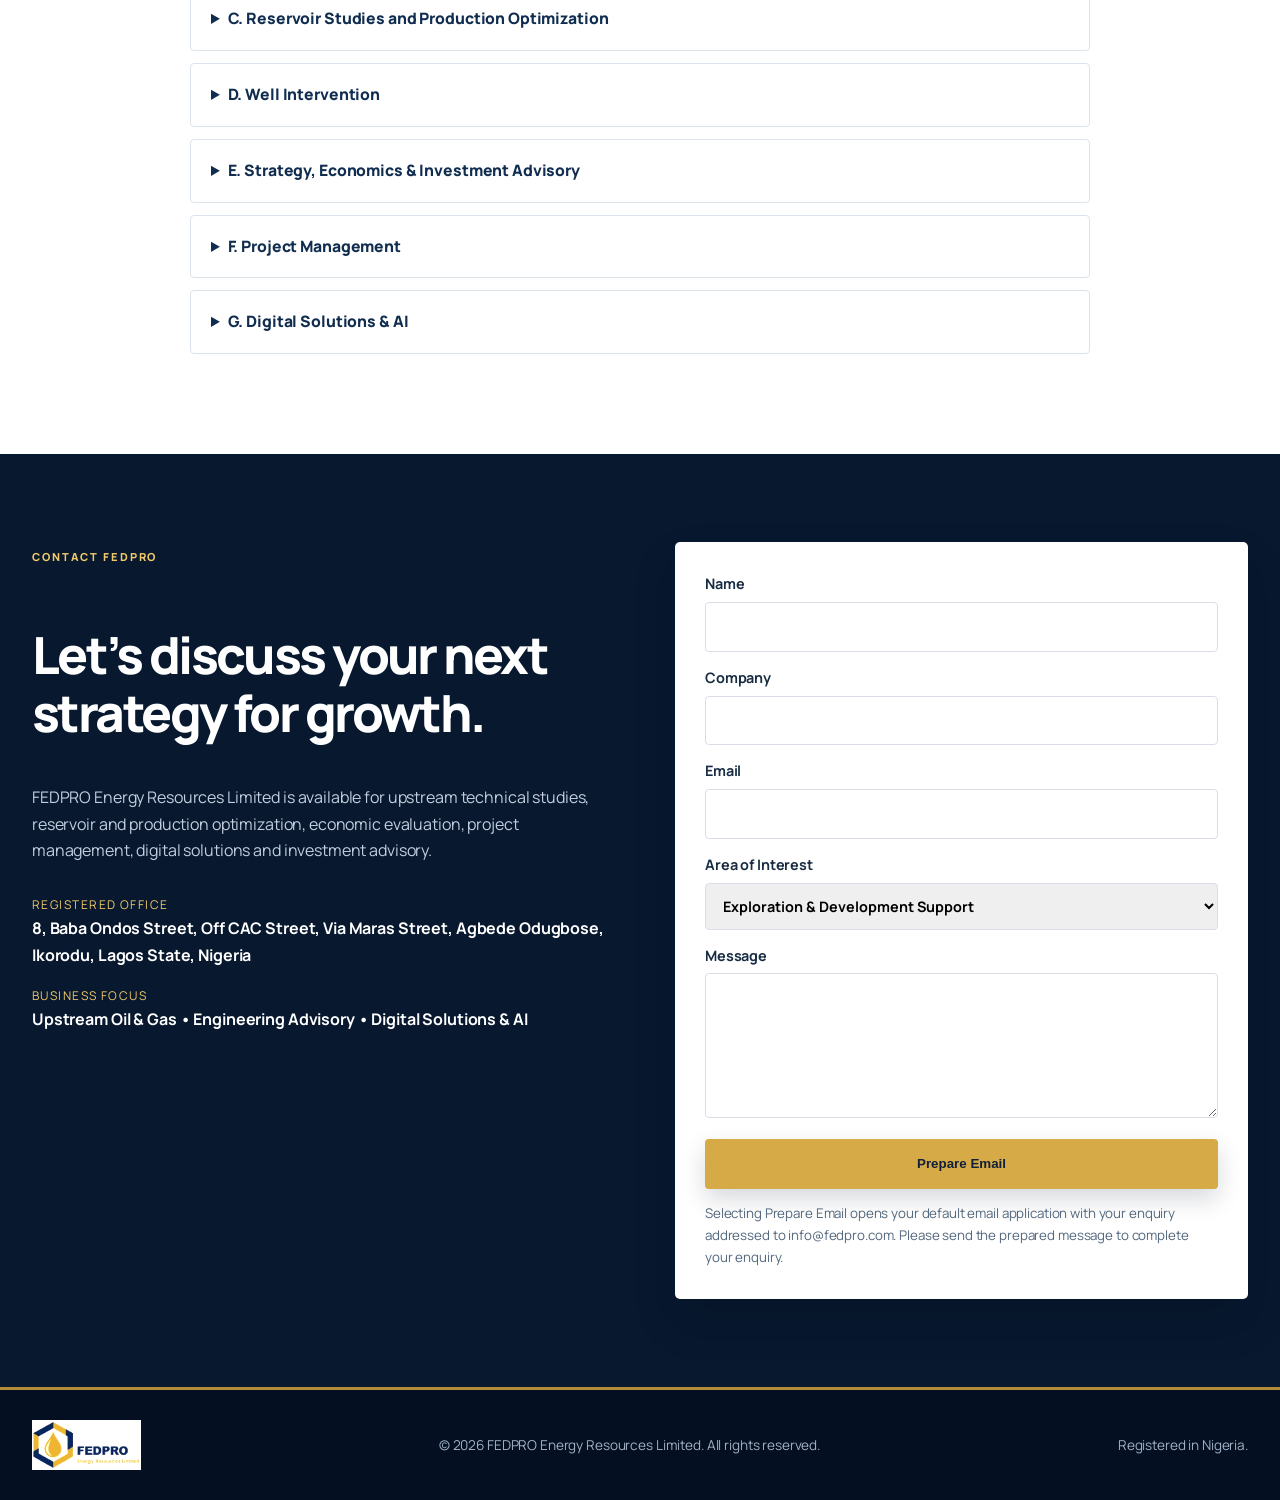
==== commit cacb576c: "Rebuild homepage composition toward approved photographic mockup" ====
--- a/index.html
+++ b/index.html
@@ -25,10 +25,10 @@
       <div class="container hero-grid">
         <div class="hero-copy reveal">
           <span class="eyebrow">UPSTREAM ENGINEERING <span class="eyebrow-divider">/</span> INVESTMENT ADVISORY <span class="eyebrow-divider">/</span> DIGITAL SOLUTIONS</span>
-          <h1>Powering production growth through technical excellence.</h1>
+          <h1>Powering production growth through <em>technical excellence.</em></h1>
           <p>FEDPRO Energy Resources Limited transforms technical insight into measurable asset value—advancing oil and gas exploration and development, optimizing reservoir and production performance, and delivering strategic advisory, project management and AI-powered solutions.</p>
           <div class="hero-actions"><a href="services.html" class="btn btn-primary">Explore Our Expertise <span aria-hidden="true">↗</span></a><a href="contact.html" class="btn btn-secondary">Discuss a Project <span aria-hidden="true">↗</span></a></div>
-          <div class="hero-stats">
+          <div class="hero-stats" hidden>
             <div><strong>Exploration & Production</strong><span>Asset acquisition, subsurface, drilling and production</span></div>
             <div><strong>Reservoir & Production</strong><span>Forecasting, economics, optimization and management</span></div>
             <div><strong>Economics &amp; Digital</strong><span>Investment decisions, project delivery and AI solutions</span></div>
@@ -43,6 +43,8 @@
       </div>
     </section>
 
+    <div class="value-strip" aria-label="How FEDPRO creates value"><div class="container value-strip-grid"><div><b>↗</b><span>Improve<br>Production</span></div><div><b>▤</b><span>Reduce<br>Operating Costs</span></div><div><b>⚙</b><span>Enhance<br>Asset Value</span></div><div><b>◎</b><span>Support<br>Investment Decisions</span></div><div><b>✦</b><span>Technical Excellence<br>and Practical Solutions</span></div></div></div>
+
     <section id="about" class="section light">
       <div class="container two-col">
         <div class="section-heading reveal"><span class="eyebrow">ABOUT FEDPRO</span><h2>Built to participate across the upstream oil &amp; gas value chain.</h2></div>
@@ -54,17 +56,17 @@
       </div>
     </section>
 
-    <section id="services" class="section navy-section">
+    <section id="services" class="section navy-section showcase-services">
       <div class="container">
         <div class="section-heading centered reveal"><span class="eyebrow gold">CORE SERVICES</span><h2>Technical services for high-value investment decisions.</h2><p>Seven connected disciplines, one focus: actionable technical insight and better asset and investment outcomes.</p></div>
-        <div class="cards-grid">
-          <article class="service-card reveal"><span>01</span><h3>Oil &amp; Gas Exploration, Development, and Production Support</h3><p>Technical screening, exploration and development planning, subsurface evaluation, field development support and production-readiness coordination.</p></article>
-          <article class="service-card reveal"><span>02</span><h3>Asset Management</h3><p>Asset performance reviews, integrated development planning, reservoir surveillance, operational improvement and value-focused asset stewardship.</p></article>
-          <article class="service-card reveal"><span>03</span><h3>Reservoir Studies and Production Optimization</h3><p>Reservoir characterization, reserves and resources evaluation, dynamic simulation, production diagnostics, forecasting and optimization studies.</p></article>
-          <article class="service-card reveal"><span>04</span><h3>Well Intervention</h3><p>Well performance diagnostics, intervention opportunity screening, candidate ranking, treatment planning and production-uplift evaluation.</p></article>
-          <article class="service-card reveal"><span>05</span><h3>Strategy, Economics &amp; Investment Advisory</h3><p>Development strategy, economic modelling, scenario and sensitivity analysis, investment screening, technical due diligence and commercial decision support.</p></article>
-          <article class="service-card reveal"><span>06</span><h3>Project Management</h3><p>Project planning, scope and schedule coordination, technical integration, risk management, delivery oversight and stakeholder reporting.</p></article>
-          <article class="service-card reveal"><span>07</span><h3>Digital Solutions &amp; AI</h3><p>Engineering-led AI use cases, data integration, automated surveillance, predictive analytics and practical decision-support workflows.</p></article>
+        <div class="cards-grid showcase-grid">
+          <article class="service-card reveal"><div class="service-visual service-visual-01" aria-hidden="true"><span>01</span></div><div class="service-body"><h3>Oil &amp; Gas Exploration, Development, and Production Support</h3><p>Technical screening, exploration and development planning, subsurface evaluation, field development support and production-readiness coordination.</p></div></article>
+          <article class="service-card reveal"><div class="service-visual service-visual-02" aria-hidden="true"><span>02</span></div><div class="service-body"><h3>Asset Management</h3><p>Asset performance reviews, integrated development planning, reservoir surveillance, operational improvement and value-focused asset stewardship.</p></div></article>
+          <article class="service-card reveal"><div class="service-visual service-visual-03" aria-hidden="true"><span>03</span></div><div class="service-body"><h3>Reservoir Studies and Production Optimization</h3><p>Reservoir characterization, reserves and resources evaluation, dynamic simulation, production diagnostics, forecasting and optimization studies.</p></div></article>
+          <article class="service-card reveal"><div class="service-visual service-visual-04" aria-hidden="true"><span>04</span></div><div class="service-body"><h3>Well Intervention</h3><p>Well performance diagnostics, intervention opportunity screening, candidate ranking, treatment planning and production-uplift evaluation.</p></div></article>
+          <article class="service-card reveal"><div class="service-visual service-visual-05" aria-hidden="true"><span>05</span></div><div class="service-body"><h3>Strategy, Economics &amp; Investment Advisory</h3><p>Development strategy, economic modelling, scenario and sensitivity analysis, investment screening, technical due diligence and commercial decision support.</p></div></article>
+          <article class="service-card reveal"><div class="service-visual service-visual-06" aria-hidden="true"><span>06</span></div><div class="service-body"><h3>Project Management</h3><p>Project planning, scope and schedule coordination, technical integration, risk management, delivery oversight and stakeholder reporting.</p></div></article>
+          <article class="service-card reveal"><div class="service-visual service-visual-07" aria-hidden="true"><span>07</span></div><div class="service-body"><h3>Digital Solutions &amp; AI</h3><p>Engineering-led AI use cases, data integration, automated surveillance, predictive analytics and practical decision-support workflows.</p></div></article>
         </div>
       </div>
     </section>
--- a/styles.css
+++ b/styles.css
@@ -1,3 +1,157 @@
 :root{--navy:#0c274e;--navy2:#06182f;--gold:#d4a72c;--gold2:#efc75b;--ink:#162033;--muted:#627086;--bg:#f7f8fb;--white:#fff;--line:#e5e8ee;--shadow:0 18px 50px rgba(8,28,54,.12)}*{box-sizing:border-box}html{scroll-behavior:smooth}body{margin:0;font-family:Manrope,Arial,sans-serif;color:var(--ink);background:#fff;line-height:1.65}.container{width:min(1160px,calc(100% - 40px));margin:auto}.site-header{position:sticky;top:0;z-index:20;background:rgba(255,255,255,.96);backdrop-filter:blur(10px);border-bottom:1px solid rgba(12,39,78,.08)}.nav-wrap{display:flex;align-items:center;justify-content:space-between;min-height:84px}.brand img{height:58px;width:auto;display:block}.nav-links{display:flex;align-items:center;gap:28px}.nav-links a{color:var(--navy);text-decoration:none;font-weight:700;font-size:.95rem}.nav-links a:hover{color:var(--gold)}.nav-cta{background:var(--navy);color:white!important;padding:12px 18px;border-radius:8px}.menu-toggle{display:none;border:0;background:none;font-size:1.7rem;color:var(--navy)}.hero{position:relative;overflow:hidden;background:linear-gradient(120deg,#07182f 0%,#0c2b53 55%,#123764 100%);color:white}.hero:before{content:"";position:absolute;inset:0;background:radial-gradient(circle at 85% 25%,rgba(212,167,44,.28),transparent 24%),radial-gradient(circle at 5% 80%,rgba(255,255,255,.06),transparent 30%)}.hero-grid{position:relative;min-height:720px;display:grid;grid-template-columns:1.25fr .75fr;gap:70px;align-items:center}.eyebrow{display:inline-block;font-size:.76rem;letter-spacing:.16em;font-weight:800;color:var(--navy);margin-bottom:16px}.eyebrow.gold{color:var(--gold2)}.hero h1{font-family:"Playfair Display",serif;font-size:clamp(3rem,6vw,5.6rem);line-height:.98;margin:0 0 26px;max-width:850px}.hero-copy>p{font-size:1.12rem;color:#d9e2ef;max-width:760px}.hero-actions{display:flex;gap:14px;margin:34px 0}.btn{display:inline-flex;align-items:center;justify-content:center;border:none;text-decoration:none;font-weight:800;padding:14px 20px;border-radius:9px;cursor:pointer}.btn-primary{background:var(--gold);color:#11203a}.btn-primary:hover{background:var(--gold2)}.btn-secondary{border:1px solid rgba(255,255,255,.35);color:#fff;background:rgba(255,255,255,.04)}.hero-stats{display:grid;grid-template-columns:repeat(3,1fr);gap:16px;margin-top:48px}.hero-stats div{padding-top:16px;border-top:1px solid rgba(255,255,255,.18)}.hero-stats strong,.hero-stats span{display:block}.hero-stats strong{font-size:.9rem;color:var(--gold2)}.hero-stats span{font-size:.8rem;color:#bfcce0;margin-top:5px}.hero-card{background:rgba(255,255,255,.97);color:var(--ink);padding:34px;border-radius:18px;box-shadow:var(--shadow)}.hero-card img{width:220px;max-width:100%;margin-bottom:20px}.hero-card h2{color:var(--navy);margin:0}.hero-card p{color:var(--muted)}.hero-card ul{padding-left:18px}.hero-card li::marker{color:var(--gold)}.section{padding:100px 0}.light{background:var(--bg)}.two-col{display:grid;grid-template-columns:.8fr 1.2fr;gap:90px}.section-heading h2{font-family:"Playfair Display",serif;color:var(--navy);font-size:clamp(2.2rem,4vw,3.6rem);line-height:1.1;margin:0}.section-heading p{max-width:720px;color:var(--muted)}.centered{text-align:center;max-width:820px;margin:0 auto 50px}.about-copy{font-size:1.05rem;color:#42516a}.quote-box{margin-top:28px;border-left:4px solid var(--gold);background:white;padding:24px 28px;font-weight:700;color:var(--navy);box-shadow:0 10px 30px rgba(8,28,54,.06)}.navy-section{background:var(--navy2);color:white}.navy-section .section-heading h2{color:white}.navy-section .section-heading p{color:#b9c7da}.cards-grid{display:grid;grid-template-columns:repeat(3,1fr);gap:22px}.service-card{background:#102d55;border:1px solid rgba(255,255,255,.08);padding:28px;border-radius:14px;transition:.25s}.service-card:hover{transform:translateY(-5px);border-color:rgba(212,167,44,.6)}.service-card span{color:var(--gold2);font-weight:800}.service-card h3{font-size:1.2rem}.service-card p{color:#c6d1df;font-size:.95rem}.capability-track{display:grid;grid-template-columns:repeat(4,1fr);gap:18px;margin-top:50px}.capability{padding:26px;border:1px solid var(--line);border-radius:14px;background:#fff}.capability b{display:grid;place-items:center;width:40px;height:40px;border-radius:50%;background:var(--navy);color:var(--gold2)}.capability h3{color:var(--navy)}.capability p{color:var(--muted);font-size:.92rem}.energy-section{background:linear-gradient(140deg,#0b2446,#132f54);color:white}.energy-grid{display:grid;grid-template-columns:1fr 1fr;gap:70px;align-items:center}.energy-section h2{font-family:"Playfair Display",serif;font-size:clamp(2.3rem,4vw,3.8rem);line-height:1.08}.energy-section p{color:#c5d0df}.text-link{color:var(--gold2);font-weight:800;text-decoration:none}.energy-panels{display:grid;gap:14px}.panel{padding:24px 26px;border-radius:12px;background:rgba(255,255,255,.08);border:1px solid rgba(255,255,255,.1)}.panel h3{margin:0 0 8px;color:var(--gold2)}.panel p{margin:0}.objectives-list{max-width:900px;margin:0 auto}.objectives-list details{border:1px solid var(--line);border-radius:10px;margin-bottom:12px;padding:0 20px}.objectives-list summary{cursor:pointer;font-weight:800;color:var(--navy);padding:18px 0}.objectives-list p{color:var(--muted);padding:0 0 18px;margin:0}.contact-section{background:#07182f;color:white}.contact-grid{display:grid;grid-template-columns:1fr 1fr;gap:70px}.contact-section h2{font-family:"Playfair Display",serif;font-size:clamp(2.4rem,4vw,3.8rem);line-height:1.08}.contact-section p{color:#c2cede}.contact-meta{display:grid;gap:18px;margin-top:32px}.contact-meta span,.contact-meta strong{display:block}.contact-meta span{font-size:.75rem;letter-spacing:.12em;color:var(--gold2);text-transform:uppercase}.contact-form{display:grid;gap:14px;background:#fff;color:var(--ink);padding:30px;border-radius:16px}.contact-form label{font-weight:700;font-size:.9rem}.contact-form input,.contact-form select,.contact-form textarea{width:100%;margin-top:6px;padding:12px 13px;border:1px solid #d9dee6;border-radius:8px;font:inherit}.contact-form small{color:var(--muted)}footer{background:#041021;color:#9fb0c7;padding:30px 0}.footer-wrap{display:flex;align-items:center;justify-content:space-between;gap:20px;font-size:.85rem}.footer-wrap img{height:50px;width:auto;filter:brightness(1.2)}.reveal{opacity:0;transform:translateY(18px);transition:opacity .65s ease,transform .65s ease}.reveal.visible{opacity:1;transform:none}@media(max-width:900px){.menu-toggle{display:block}.nav-links{position:absolute;top:84px;left:0;right:0;background:white;padding:22px;display:none;flex-direction:column;align-items:flex-start;border-bottom:1px solid var(--line)}.nav-links.open{display:flex}.hero-grid,.two-col,.energy-grid,.contact-grid{grid-template-columns:1fr}.hero-grid{padding:70px 0}.cards-grid{grid-template-columns:repeat(2,1fr)}.capability-track{grid-template-columns:repeat(2,1fr)}.footer-wrap{flex-direction:column;align-items:flex-start}}@media(max-width:620px){.container{width:min(100% - 28px,1160px)}.brand img{height:48px}.hero h1{font-size:3rem}.hero-stats,.cards-grid,.capability-track{grid-template-columns:1fr}.hero-actions{flex-direction:column}.section{padding:72px 0}.footer-wrap img{height:42px}}.page-hero{background:linear-gradient(125deg,#07182f,#123764);color:#fff;padding:110px 0 90px}.page-hero h1{font-family:"Playfair Display",serif;font-size:clamp(2.8rem,5vw,5rem);line-height:1.02;max-width:900px;margin:0 0 24px}.page-hero p{max-width:820px;color:#d5dfec;font-size:1.1rem}.light-cards .info-card{background:#fff;border:1px solid var(--line);border-top:3px solid var(--gold);padding:28px;border-radius:12px;box-shadow:0 10px 30px rgba(8,28,54,.05)}.info-card h3{color:var(--navy);margin-top:4px}.info-card p{color:var(--muted)}.value-flow{display:flex;align-items:center;justify-content:center;gap:14px;flex-wrap:wrap;background:var(--navy2);padding:26px;border-radius:14px;margin-bottom:46px}.value-flow span{background:#102d55;color:#fff;border:1px solid rgba(255,255,255,.1);padding:12px 16px;border-radius:8px;font-weight:800}.value-flow b{color:var(--gold2)}.section-rule{border:0;border-top:1px solid var(--line);margin:70px 0}.tag{display:inline-block;color:var(--gold);font-size:.72rem;letter-spacing:.12em;font-weight:800;margin-bottom:8px}.notice{margin-top:34px;background:#f7f8fb;border-left:4px solid var(--gold);padding:22px;color:#42516a}.btn-dark{background:var(--navy);color:#fff;margin-top:14px}.contact-page{background:#f7f8fb}.contact-page h2{color:var(--navy);font-family:"Playfair Display",serif;font-size:2.6rem}.dark-meta span{color:var(--gold)}.dark-meta strong{color:var(--navy)}.bordered{border:1px solid var(--line);box-shadow:var(--shadow)}@media(max-width:1100px){.nav-links{gap:14px}.nav-links a{font-size:.82rem}}
 /* Leadership profiles */
 .leadership-list{display:grid;gap:22px;max-width:1020px}.leadership-person{display:flex;align-items:flex-start;gap:26px;padding:26px;background:#fff;border:1px solid var(--line);border-radius:14px}.leadership-photo{flex:0 0 132px;width:132px;height:168px;border:1px dashed #b9c5d4;border-radius:12px;background:#f6f8fb}.leadership-info{flex:1}.leadership-info h3{color:var(--navy);font-size:1.15rem;margin:0 0 5px}.leadership-info h4{color:var(--navy);font-size:1.08rem;margin:0 0 14px}.leadership-info p{color:var(--muted);line-height:1.7;margin:0}@media(max-width:580px){.leadership-person{gap:16px;padding:18px}.leadership-photo{flex-basis:96px;width:96px;height:125px}.leadership-info h3,.leadership-info h4{font-size:1rem}}
+
+
+/* FEDPRO design system: original editorial layout, technical geometry and responsive refinement */
+:root{--navy:#102d50;--navy2:#07192e;--gold:#d6aa46;--gold2:#f1c96a;--ink:#182c43;--muted:#53677d;--bg:#f4f6f8;--line:#dce3eb;--shadow:0 28px 70px rgba(4,24,48,.14)}
+body{letter-spacing:-.008em;-webkit-font-smoothing:antialiased}
+.container{width:min(1240px,calc(100% - 64px))}
+.site-header{background:rgba(255,255,255,.975);box-shadow:0 3px 24px rgba(5,25,47,.055)}
+.nav-wrap{min-height:88px;gap:20px}
+.nav-links{gap:clamp(10px,1.45vw,22px);flex-wrap:wrap;justify-content:flex-end}
+.nav-links a{font-size:.81rem;letter-spacing:.005em;position:relative}
+.nav-links a:not(.nav-cta):after{content:"";position:absolute;bottom:-7px;left:0;width:0;height:2px;background:var(--gold);transition:width .22s}
+.nav-links a:hover:after,.nav-links a:focus-visible:after{width:100%}
+.nav-cta{border-radius:3px;padding:11px 17px;box-shadow:0 6px 16px rgba(6,24,47,.12)}
+.hero{background:linear-gradient(112deg,#051427 0%,#0b294a 60%,#143a5e 100%);isolation:isolate}
+.hero:before{background:radial-gradient(ellipse at 82% 20%,rgba(220,174,69,.14),transparent 38%),repeating-linear-gradient(135deg,transparent 0,transparent 94px,rgba(255,255,255,.027) 95px,transparent 96px);pointer-events:none}
+.hero:after{content:"";position:absolute;right:-180px;bottom:-310px;width:660px;height:660px;border:1px solid rgba(237,196,98,.18);border-radius:50%;box-shadow:0 0 0 72px rgba(255,255,255,.012),0 0 0 150px rgba(255,255,255,.01);pointer-events:none;z-index:-1}
+.hero-grid{min-height:710px;grid-template-columns:minmax(0,1.18fr) minmax(340px,.82fr);gap:clamp(36px,5vw,88px);padding:82px 0 92px}
+.hero-copy{position:relative}
+.hero .eyebrow{color:var(--gold2);font-size:.68rem;letter-spacing:.19em;line-height:1.8}
+.eyebrow-divider{color:rgba(255,255,255,.35);padding:0 8px}
+.hero h1{font-family:Manrope,Arial,sans-serif;font-weight:800;letter-spacing:-.06em;font-size:clamp(3.2rem,5.25vw,5.55rem);line-height:1.075;max-width:850px;margin:8px 0 28px}
+.hero-copy>p{font-size:1.05rem;line-height:1.85;max-width:680px;color:#d6e2ed}
+.hero-actions{margin:36px 0 0;flex-wrap:wrap}
+.btn{border-radius:4px;min-height:50px;padding:14px 23px;gap:16px;transition:transform .2s,background .2s,box-shadow .2s}
+.btn:hover{transform:translateY(-2px)}
+.btn:focus-visible,.nav-links a:focus-visible,.menu-toggle:focus-visible,.contact-form :focus-visible,summary:focus-visible{outline:3px solid var(--gold);outline-offset:3px}
+.btn-primary{box-shadow:0 10px 25px rgba(5,19,37,.16)}
+.hero-stats{margin-top:60px;gap:20px}
+.hero-stats div{padding-top:18px;border-top:2px solid rgba(225,185,97,.45)}
+.hero-stats strong{font-size:.82rem;line-height:1.5;color:#fff}
+.hero-stats span{font-size:.75rem;line-height:1.6;color:#adbed0}
+.hero-card{position:relative;border-radius:5px;padding:35px 38px 38px;box-shadow:0 35px 75px rgba(1,10,21,.3);border-top:5px solid var(--gold);overflow:hidden}
+.hero-card:after{content:"";position:absolute;right:-65px;top:95px;width:170px;height:170px;border:1px solid rgba(12,39,78,.07);border-radius:50%;pointer-events:none}
+.hero-card-topline{display:flex;justify-content:space-between;align-items:center;gap:15px;margin-bottom:24px;font-size:.63rem;letter-spacing:.18em;font-weight:800;color:#536c84}
+.hero-card-mark{color:#ad852f}
+.hero-card img{width:160px;max-height:90px;object-fit:contain;object-position:left;margin-bottom:20px}
+.hero-card h2{font-family:Manrope,Arial,sans-serif;font-size:clamp(1.5rem,2vw,2.15rem);letter-spacing:-.045em;line-height:1.25}
+.hero-card p{font-size:.9rem;line-height:1.7}
+.hero-card ul{margin:22px 0 0;padding:0;list-style:none}
+.hero-card li{padding:9px 0 9px 23px;position:relative;border-top:1px solid #e7ebef;font-size:.79rem;font-weight:700;line-height:1.4;color:#203a54}
+.hero-card li:before{content:"↗";position:absolute;left:0;color:#bb8d30;font-weight:800}
+.section{padding:108px 0}
+.section-heading h2,.energy-section h2,.contact-section h2{font-family:Manrope,Arial,sans-serif;font-weight:800;letter-spacing:-.05em;line-height:1.14}
+.section-heading h2{font-size:clamp(2.05rem,3.6vw,3.25rem)}
+.section-heading p{line-height:1.85}
+.eyebrow{letter-spacing:.17em;font-size:.69rem}
+.cards-grid{gap:18px}
+.service-card{position:relative;min-height:260px;border-radius:5px;padding:31px 28px;background:linear-gradient(145deg,#16395f,#102b4c);border:1px solid rgba(255,255,255,.1);overflow:hidden}
+.service-card:after{content:"↗";position:absolute;right:26px;top:25px;color:rgba(237,198,103,.5);font-size:1.25rem}
+.service-card:hover{box-shadow:0 20px 38px rgba(0,0,0,.18);transform:translateY(-4px)}
+.service-card span{font-size:.78rem;letter-spacing:.1em}
+.service-card h3{font-size:1.12rem;line-height:1.45;max-width:90%;margin:18px 0 12px}
+.service-card p{line-height:1.75;font-size:.88rem}
+.capability-track{gap:0;border:1px solid var(--line);border-radius:5px;overflow:hidden}
+.capability{border:0;border-right:1px solid var(--line);border-radius:0;padding:32px 24px}
+.capability:last-child{border-right:0}
+.capability b{border-radius:3px}
+.capability h3{font-size:1.08rem;line-height:1.4}
+.energy-section{background:linear-gradient(130deg,#07192e,#103355)}
+.panel{border-radius:4px;border-left:3px solid rgba(229,184,86,.6)}
+.objectives-list details{border-radius:4px;background:white;transition:box-shadow .2s}
+.objectives-list details[open]{box-shadow:0 12px 32px rgba(11,39,75,.08);border-color:#cbd5df}
+.objectives-list summary{font-size:.98rem}
+.contact-form{border-radius:5px;box-shadow:0 22px 45px rgba(0,0,0,.13)}
+.contact-form input,.contact-form select,.contact-form textarea{border-radius:4px}
+.info-card{transition:transform .2s,box-shadow .2s}
+.info-card:hover{transform:translateY(-3px);box-shadow:0 20px 38px rgba(7,31,57,.1)}
+.page-hero{position:relative;overflow:hidden}
+.page-hero:after{content:"";position:absolute;right:-140px;top:-140px;width:450px;height:450px;border:1px solid rgba(212,167,44,.18);border-radius:50%;pointer-events:none}
+footer{border-top:3px solid #b38a37}
+@media(max-width:1100px){.nav-links{gap:11px}.nav-links a{font-size:.74rem}.brand img{height:49px}.hero-grid{gap:35px}.hero-card{padding:28px}}
+@media(max-width:900px){.container{width:min(100% - 36px,1240px)}.hero-grid{grid-template-columns:1fr;min-height:0;padding:80px 0}.hero h1{max-width:760px}.hero-card{max-width:660px}.capability-track{grid-template-columns:repeat(2,1fr)}.capability:nth-child(2){border-right:0}.capability:nth-child(-n+2){border-bottom:1px solid var(--line)}.nav-links{gap:0}.nav-links a{font-size:.92rem}}
+@media(max-width:580px){.hero-grid{padding:64px 0}.hero h1{font-size:clamp(2.6rem,11vw,4rem)}.hero-stats{grid-template-columns:1fr;gap:10px;margin-top:36px}.hero-card{padding:26px}.section{padding:70px 0}.capability-track{grid-template-columns:1fr}.capability{border-right:0!important;border-bottom:1px solid var(--line)}.capability:last-child{border-bottom:0}.service-card{min-height:0}.hero-actions .btn{width:100%}.hero .eyebrow{font-size:.6rem}}
+@media(prefers-reduced-motion:reduce){html{scroll-behavior:auto}.reveal{opacity:1;transform:none;transition:none}.service-card,.btn,.info-card{transition:none}}
+
+
+/* Responsive QA corrections: keep navigation and content usable at intermediate widths. */
+@media (min-width:901px) and (max-width:1180px){
+ .nav-wrap{min-height:82px}
+ .nav-links{gap:9px}
+ .nav-links a{font-size:.69rem;white-space:nowrap}
+ .nav-cta{padding:10px 12px}
+ .brand img{height:43px}
+}
+@media (max-width:1050px){
+ .nav-wrap{min-height:76px}
+ .menu-toggle{display:inline-flex;align-items:center;justify-content:center;min-width:44px;min-height:44px;cursor:pointer}
+ .nav-links{display:none;position:absolute;top:100%;left:0;right:0;background:#fff;padding:14px max(18px,calc((100vw - 1240px)/2));flex-direction:column;align-items:stretch;gap:0;max-height:calc(100dvh - 76px);overflow-y:auto;border-bottom:1px solid var(--line);box-shadow:0 20px 35px rgba(4,25,48,.12)}
+ .nav-links.open{display:flex}
+ .nav-links a{font-size:.92rem;padding:12px 10px;white-space:normal}
+ .nav-links .nav-cta{text-align:center;margin:8px 0}
+ .nav-links a:after{display:none}
+}
+@media (max-width:900px){
+ .hero-grid{grid-template-columns:1fr}
+ .hero-card{max-width:100%}
+ .hero-stats{grid-template-columns:repeat(3,minmax(0,1fr))}
+}
+@media (max-width:620px){
+ .hero-stats{grid-template-columns:1fr}
+ .page-hero{padding:72px 0 64px}
+ .page-hero h1{font-size:clamp(2.25rem,9vw,3.25rem);line-height:1.12}
+ .page-hero p{font-size:1rem}
+ .hero-card{padding:24px}
+ .contact-form{padding:22px}
+ .value-flow{justify-content:flex-start;gap:9px}
+ .value-flow span{padding:9px 11px;font-size:.8rem}
+ .leadership-person{flex-direction:column}
+ .leadership-photo{width:110px;height:140px;flex-basis:auto}
+}
+@media (prefers-reduced-motion:reduce){.reveal{opacity:1;transform:none}}
+
+
+/* Screenshot-led desktop visual refinements, October 2026 */
+@media(min-width:1101px){
+ .hero-grid{grid-template-columns:minmax(0,1.12fr) minmax(370px,.88fr);gap:clamp(44px,4.5vw,74px);min-height:0;padding:86px 0 90px}
+ .hero h1{font-size:clamp(3.2rem,4.55vw,4.65rem);line-height:1.1;letter-spacing:-.055em;max-width:780px}
+ .hero-copy>p{font-size:1.03rem;line-height:1.8}
+ .hero-stats{margin-top:42px}
+ .hero-card{padding:28px 32px}
+ .hero-card img{width:145px;margin-bottom:12px}
+ .hero-card h2{font-size:1.85rem}
+ .hero-card p{margin:12px 0 14px}
+ .hero-card li{padding-top:7px;padding-bottom:7px}
+}
+.section{padding-top:88px;padding-bottom:88px}
+.centered{margin-bottom:38px}
+.cards-grid{align-items:stretch}
+@media(min-width:901px){
+ .cards-grid>.service-card:last-child:nth-child(3n + 1){grid-column:2}
+}
+.service-card{min-height:235px}
+.section-heading h2{overflow-wrap:normal}
+.two-col{gap:clamp(40px,5vw,78px)}
+.about-copy p:first-child{margin-top:0}
+@media(min-width:901px){.capability-track{margin-top:36px}}
+@media(max-width:900px){
+ .hero h1{font-size:clamp(2.85rem,7vw,4.25rem)}
+ .hero-card{max-width:660px}
+}
+@media(max-width:620px){
+ .hero h1{font-size:clamp(2.55rem,10vw,3.5rem)}
+ .section{padding-top:66px;padding-bottom:66px}
+ .service-card{min-height:0}
+}
+
+
+/* Original technical illustration: offshore production infrastructure */
+.hero{background-image:linear-gradient(90deg,rgba(4,17,33,.97) 0%,rgba(6,25,46,.93) 38%,rgba(7,29,50,.78) 72%,rgba(7,29,50,.85) 100%),url("assets/offshore-engineering.svg");background-size:cover;background-position:center center}
+.hero:before{background:linear-gradient(90deg,rgba(4,16,32,.28),transparent 60%)}
+.hero-card{background:rgba(249,251,253,.97)}
+@media(min-width:901px){.hero{background-position:center center}}
+@media(max-width:900px){.hero{background-position:60% center}}
+@media(prefers-reduced-data:reduce){.hero{background-image:linear-gradient(115deg,#07182f,#123764)}}
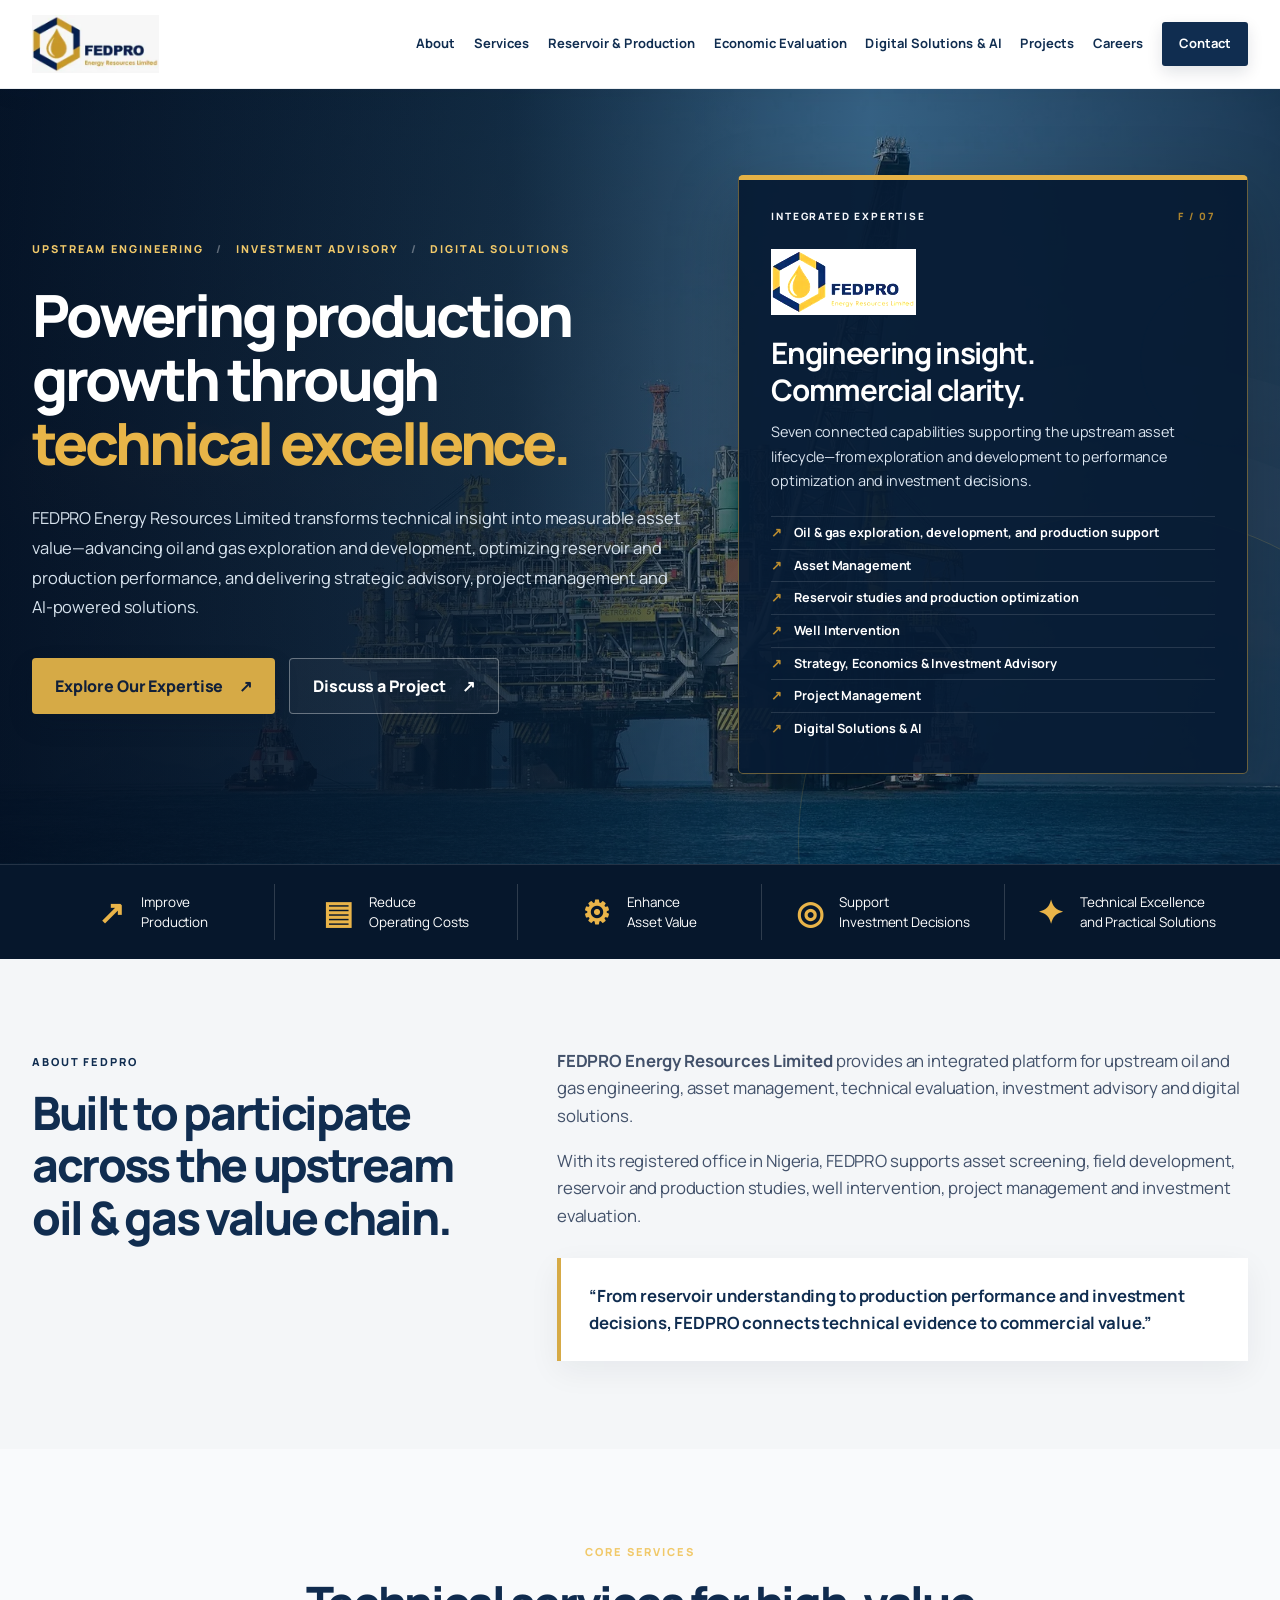
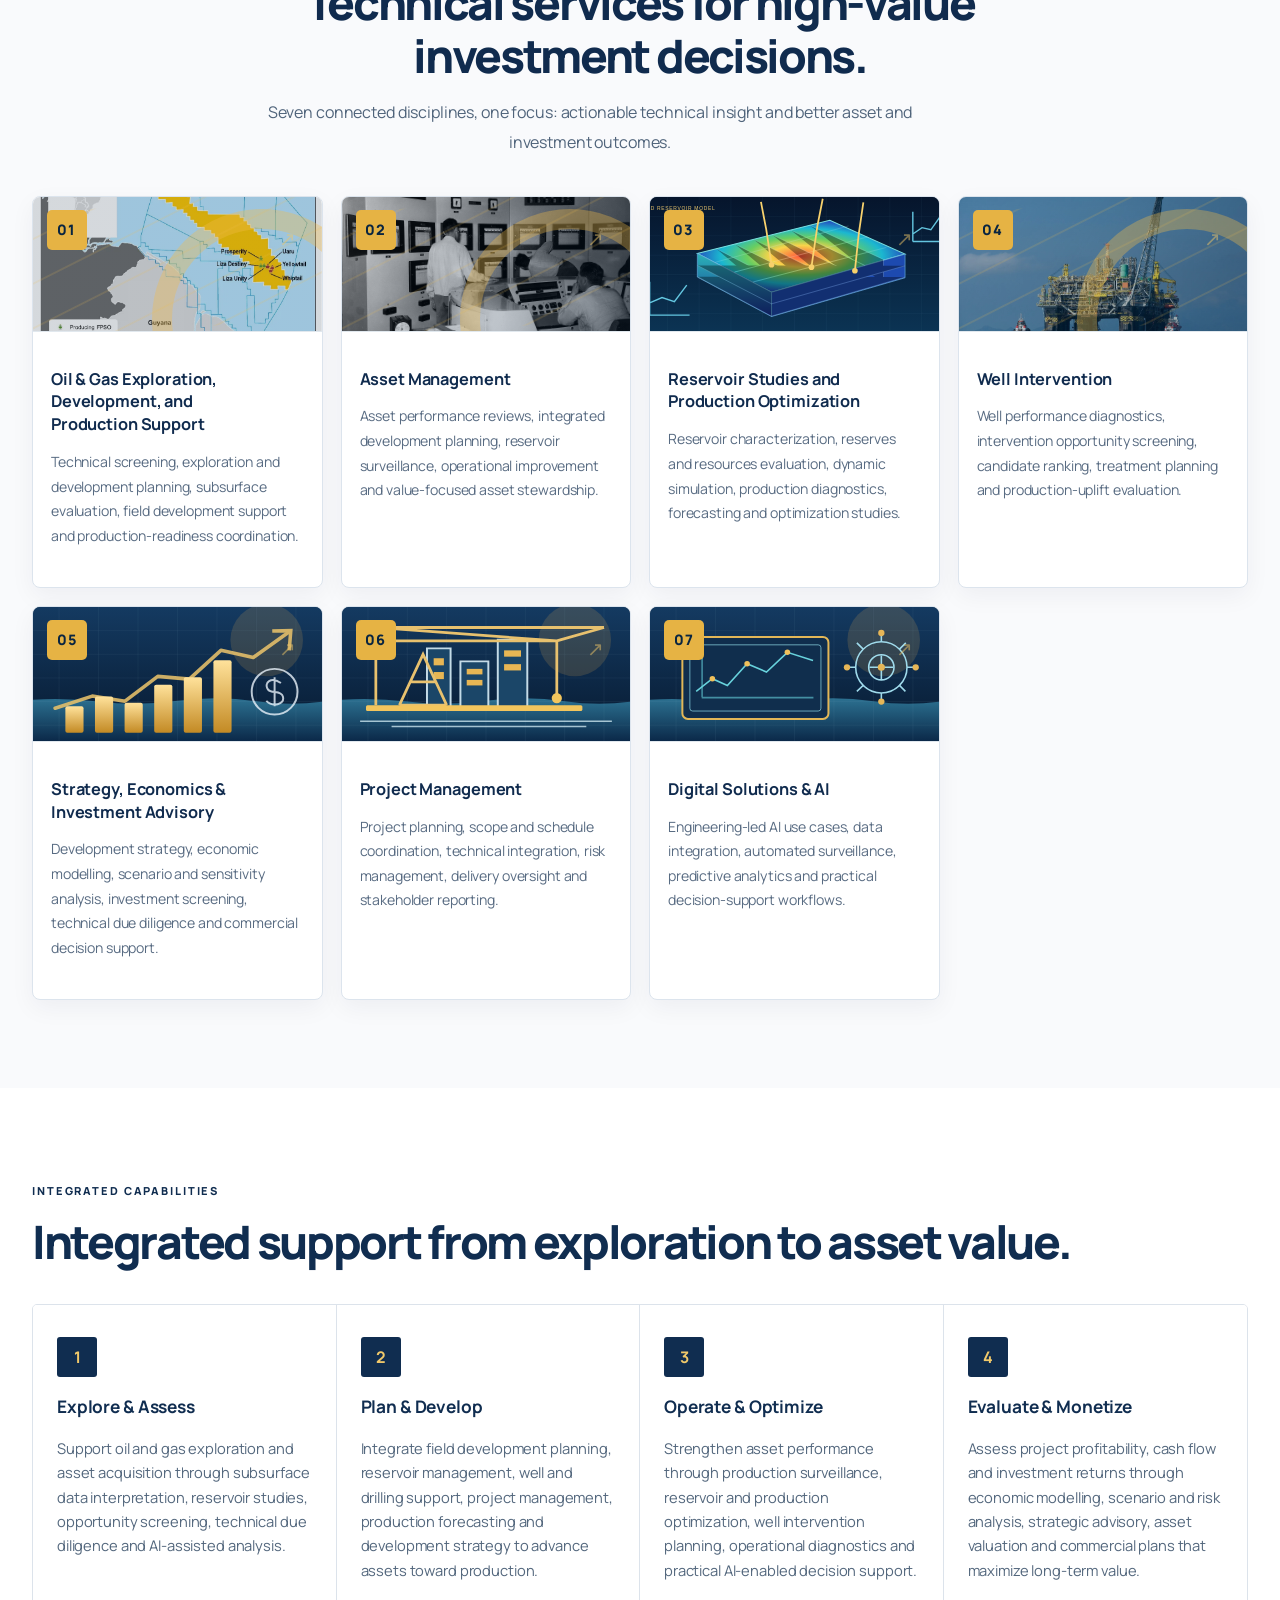
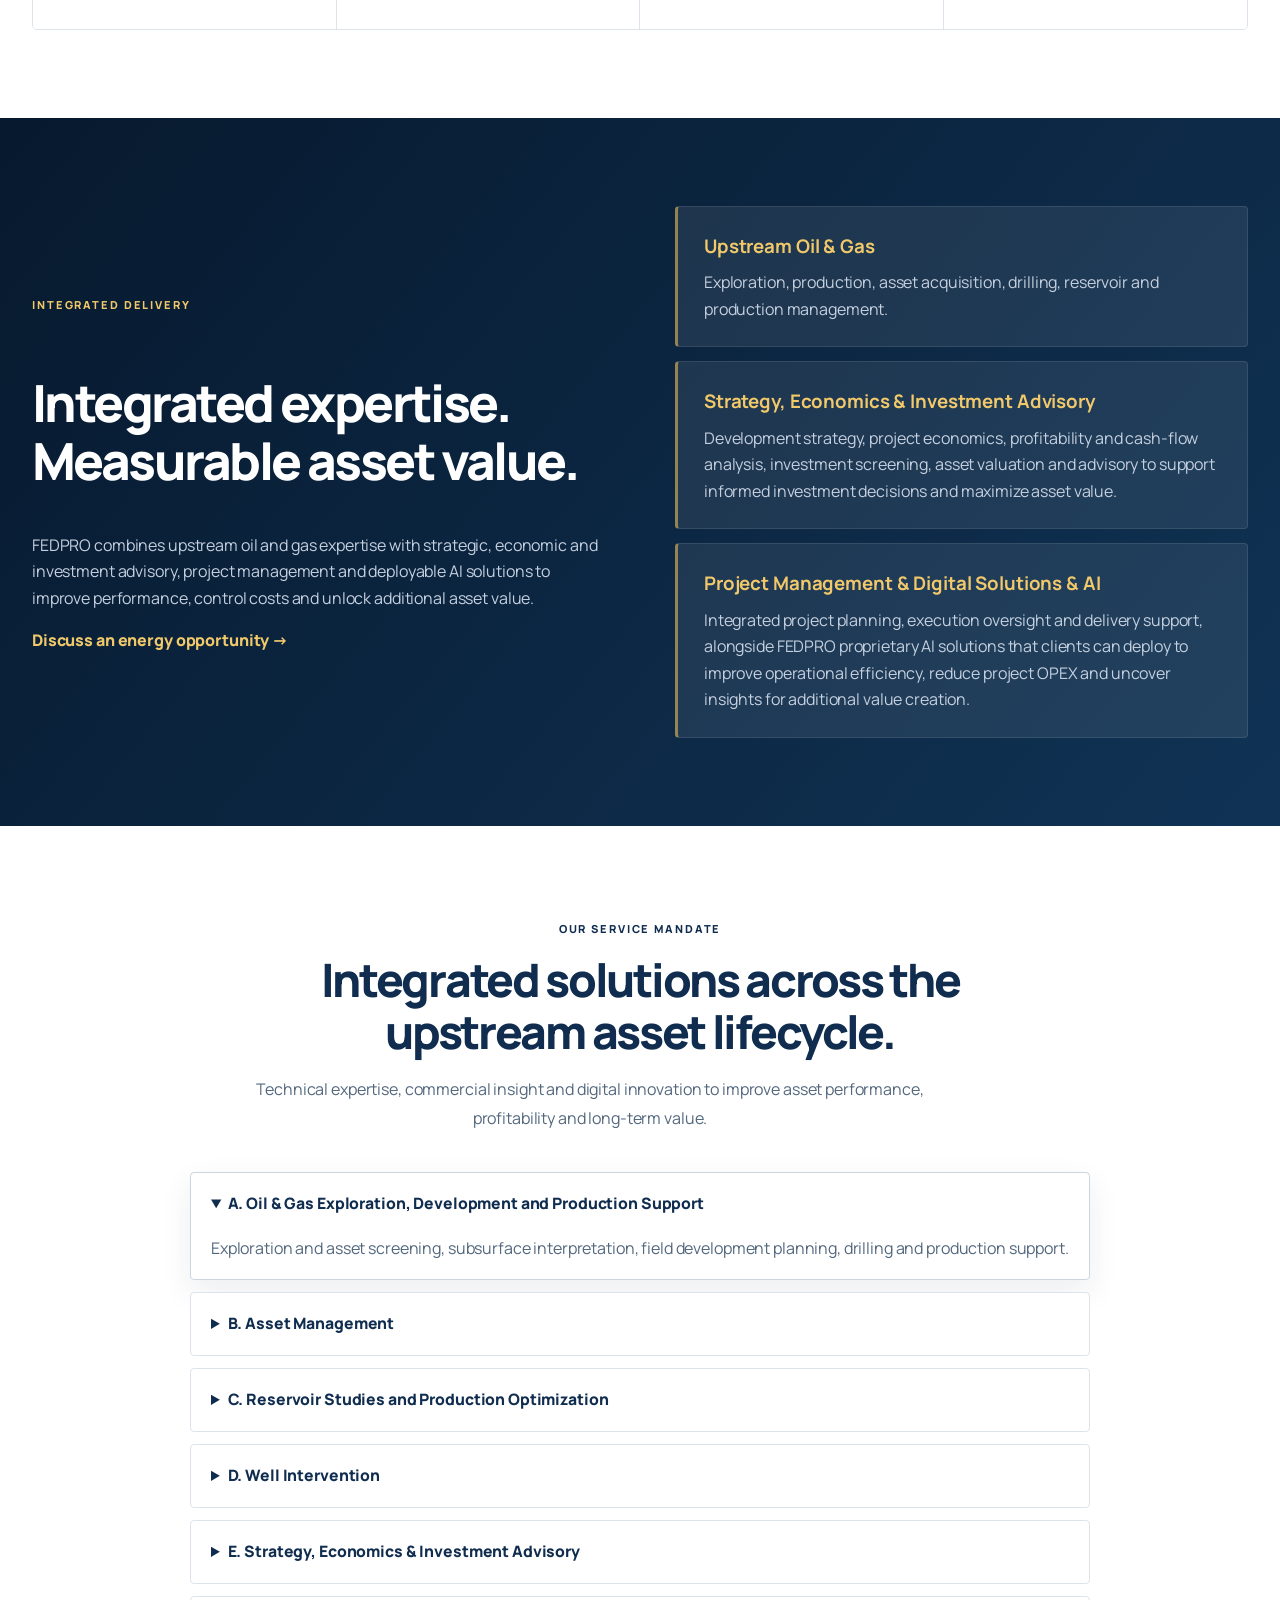
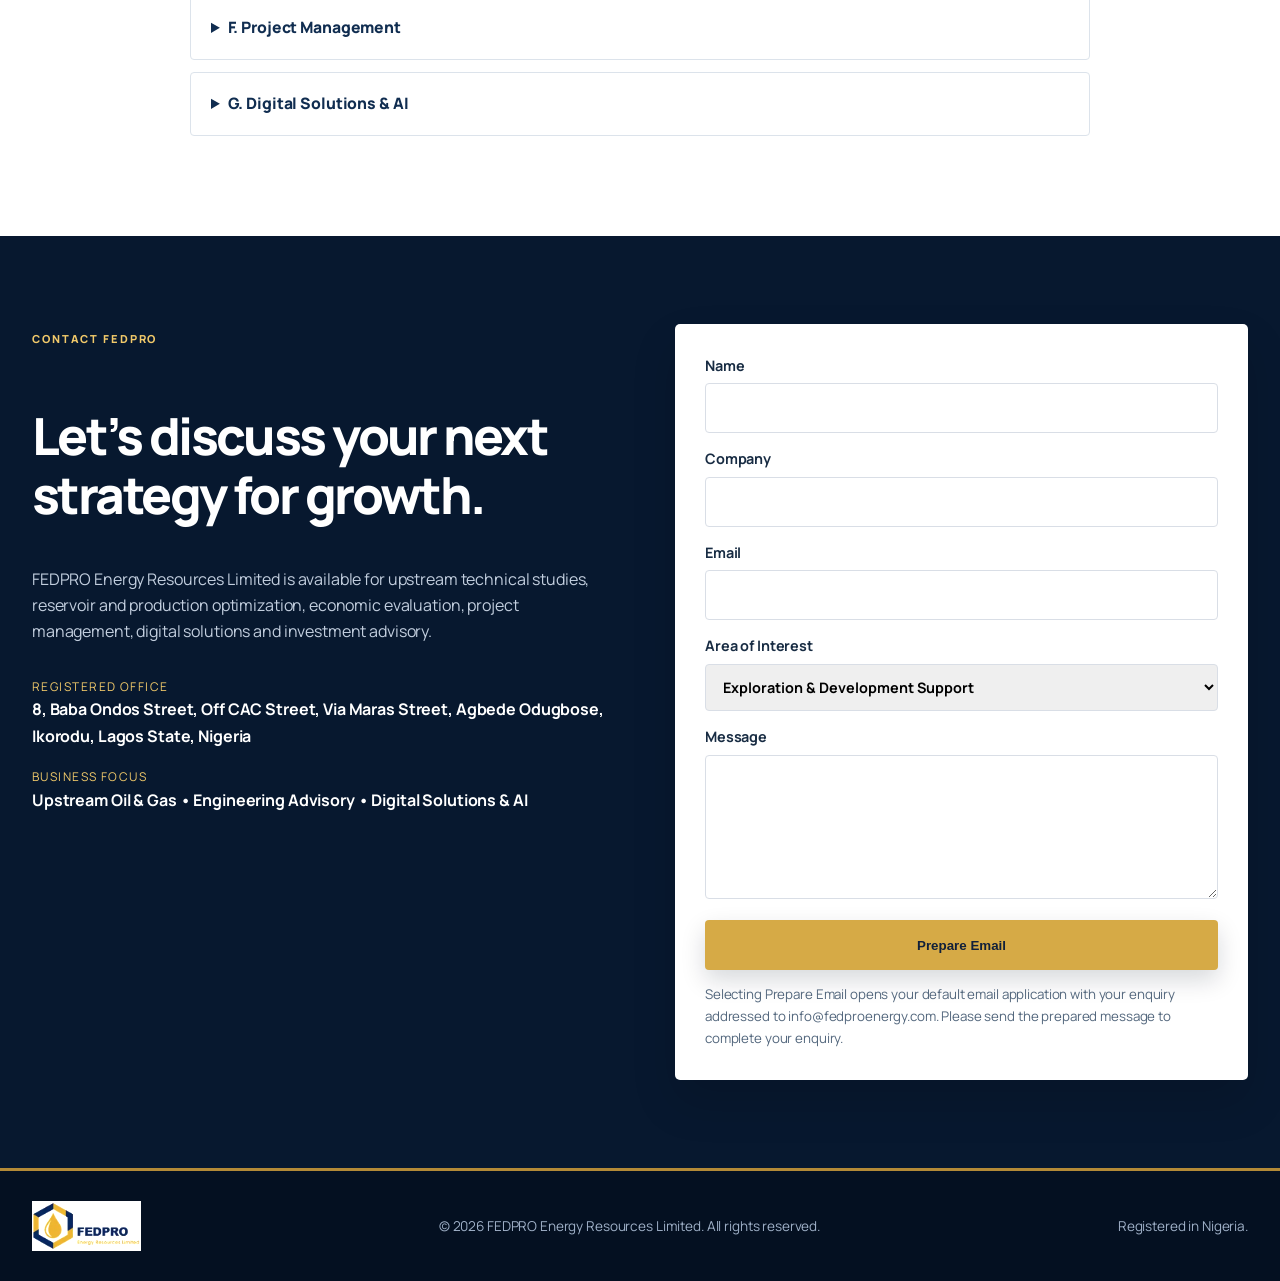
==== commit 0d3b864d: "Update FEDPRO leadership name and official contact email" ====
--- a/index.html
+++ b/index.html
@@ -116,7 +116,7 @@
           <label>Name<input type="text" name="name" required /></label><label>Company<input type="text" name="company" /></label><label>Email<input type="email" name="email" required /></label>
           <label>Area of Interest<select name="interest"><option>Exploration &amp; Development Support</option><option>Asset Management</option><option>Reservoir Studies &amp; Production Optimization</option><option>Well Intervention</option><option>Strategy, Economics &amp; Investment Advisory</option><option>Project Management</option><option>Digital Solutions &amp; AI</option><option>Partnership / Other</option></select></label>
           <label>Message<textarea name="message" rows="5" required></textarea></label><button type="submit" class="btn btn-primary">Prepare Email</button>
-          <small>Selecting Prepare Email opens your default email application with your enquiry addressed to info@fedpro.com. Please send the prepared message to complete your enquiry.</small>
+          <small>Selecting Prepare Email opens your default email application with your enquiry addressed to info@fedproenergy.com. Please send the prepared message to complete your enquiry.</small>
         </form>
       </div>
     </section>
--- a/styles.css
+++ b/styles.css
@@ -155,3 +155,69 @@
 @media(min-width:901px){.hero{background-position:center center}}
 @media(max-width:900px){.hero{background-position:60% center}}
 @media(prefers-reduced-data:reduce){.hero{background-image:linear-gradient(115deg,#07182f,#123764)}}
+
+
+/* Mockup-inspired homepage composition, with original FEDPRO technical graphics */
+.hero{background-image:linear-gradient(90deg,rgba(3,17,37,.97),rgba(7,30,55,.77) 58%,rgba(7,28,50,.8)),url("assets/offshore-engineering.svg")}
+.hero-grid{align-items:center}
+.hero h1 em{color:#e8b548;font-style:normal}
+.hero-stats[hidden]{display:none!important}
+.hero-card{background:rgba(7,27,52,.94);color:#fff;border:1px solid rgba(226,179,72,.45);border-top:5px solid #e5b246;box-shadow:0 25px 70px rgba(0,0,0,.25)}
+.hero-card h2,.hero-card li{color:#fff}
+.hero-card p{color:#dbe5f0}
+.hero-card-topline{color:#f4f6fa}
+.hero-card li{border-color:rgba(255,255,255,.12)}
+.hero-card img{filter:brightness(1.35)}
+.value-strip{background:#06172c;color:#fff;border-top:1px solid rgba(255,255,255,.12)}
+.value-strip-grid{display:grid;grid-template-columns:repeat(5,minmax(0,1fr));padding:19px 0;gap:0}
+.value-strip-grid>div{display:flex;align-items:center;justify-content:center;gap:16px;padding:4px 14px;border-right:1px solid rgba(255,255,255,.16);font-size:.84rem;line-height:1.5}
+.value-strip-grid>div:last-child{border:0}
+.value-strip-grid b{color:#e9b449;font-size:2rem;font-weight:700}
+.showcase-services{background:#f9fafc;color:#102b4e}
+.showcase-services .section-heading h2{color:#102b4e}
+.showcase-services .section-heading p{color:#50647b}
+.showcase-services .cards-grid{grid-template-columns:repeat(4,minmax(0,1fr));gap:18px}
+.showcase-services .service-card{background:#fff;color:#122d4e;border:1px solid #dce4ed;border-radius:8px;overflow:hidden;min-height:0;padding:0;box-shadow:0 8px 24px rgba(5,29,58,.05)}
+.showcase-services .service-card:last-child:nth-child(3n + 1){grid-column:auto}
+.showcase-services .service-card h3{color:#102b4e;font-size:1.02rem;line-height:1.4}
+.showcase-services .service-card p{color:#586b82;font-size:.88rem}
+.showcase-services .service-body{padding:18px 18px 24px}
+.service-visual{height:135px;position:relative;overflow:hidden;background:linear-gradient(135deg,#143a5b,#061a33);border-bottom:1px solid #e1e8ee}
+.service-visual:before{content:"";position:absolute;inset:0;background:repeating-linear-gradient(160deg,transparent 0 19px,rgba(238,188,77,.15) 20px 21px,transparent 22px 42px);transform:skewY(-8deg)}
+.service-visual:after{content:"";position:absolute;width:180px;height:180px;border:20px solid rgba(241,187,73,.35);border-radius:50%;right:-50px;top:12px}
+.service-visual-02{background:linear-gradient(130deg,#1a5265,#0c2949)}
+.service-visual-03{background:radial-gradient(ellipse at 65% 75%,#e8a33e,#297c83 35%,#0b365a 68%,#061b34)}
+.service-visual-04{background:linear-gradient(145deg,#7a562e,#14334d 65%,#06182b)}
+.service-visual-05{background:linear-gradient(130deg,#143553,#275b75)}
+.service-visual-06{background:linear-gradient(130deg,#314b62,#102b47)}
+.service-visual-07{background:radial-gradient(circle at 70% 45%,#347f9b,#092944 60%)}
+.service-visual span{position:absolute;top:13px;left:14px;z-index:2;display:inline-flex;align-items:center;justify-content:center;width:40px;height:40px;border-radius:5px;background:#e6b344;color:#092541;font-size:.9rem;font-weight:800}
+@media(max-width:1100px){.showcase-services .cards-grid{grid-template-columns:repeat(2,minmax(0,1fr))}.value-strip-grid{grid-template-columns:repeat(3,1fr);row-gap:12px}.value-strip-grid>div:nth-child(3){border-right:0}}
+@media(max-width:620px){.showcase-services .cards-grid{grid-template-columns:1fr}.value-strip-grid{grid-template-columns:1fr 1fr}.value-strip-grid>div{justify-content:flex-start;border:0;gap:9px;font-size:.74rem}.value-strip-grid b{font-size:1.45rem}.hero-card{background:rgba(7,27,52,.96)}}
+
+
+/* Licensed third-party photography (Unsplash); remote assets require internet connectivity. */
+.hero{background-image:linear-gradient(90deg,rgba(3,17,37,.96) 0%,rgba(7,27,48,.82) 40%,rgba(7,28,50,.45) 68%,rgba(7,28,50,.76) 100%),url("https://unsplash.com/photos/uo0C58mJ3Mc/download?force=true&w=1800");background-position:center;background-size:cover}
+.service-visual-01{background-image:linear-gradient(0deg,rgba(5,28,51,.16),rgba(5,28,51,.16)),url("https://unsplash.com/photos/F8fYuNwHvHU/download?force=true&w=650");background-size:cover;background-position:center}
+.service-visual-02{background-image:linear-gradient(120deg,rgba(6,29,53,.12),rgba(6,29,53,.42)),url("https://unsplash.com/photos/Tqb4mhNtMU8/download?force=true&w=650");background-size:cover;background-position:center}
+.service-visual-04{background-image:linear-gradient(120deg,rgba(6,29,53,.12),rgba(6,29,53,.4)),url("https://unsplash.com/photos/9BOkOMB3Rug/download?force=true&w=650");background-size:cover;background-position:center}
+
+/* Locally hosted illustrative photography: managed by scripts/localize_photos.py */
+.hero{background-image:linear-gradient(90deg,rgba(3,17,37,.96) 0%,rgba(7,27,48,.83) 40%,rgba(7,28,50,.38) 68%,rgba(7,28,50,.72) 100%),url("assets/offshore-platform.webp")}
+.service-visual-01{background-image:linear-gradient(0deg,rgba(5,28,51,.17),rgba(5,28,51,.17)),url("assets/exploration.webp")}
+.service-visual-02{background-image:linear-gradient(120deg,rgba(6,29,53,.1),rgba(6,29,53,.36)),url("assets/asset-management.webp")}
+.service-visual-04{background-image:linear-gradient(120deg,rgba(6,29,53,.12),rgba(6,29,53,.38)),url("assets/well-intervention.webp")}
+
+
+/* Locally hosted custom illustrations for the previously unfilled service image slots. */
+.showcase-services .service-visual-05{background:#102e4c url("assets/service-economics.svg") center/cover no-repeat}
+.showcase-services .service-visual-06{background:#102e4c url("assets/service-project.svg") center/cover no-repeat}
+.showcase-services .service-visual-07{background:#102e4c url("assets/service-digital.svg") center/cover no-repeat}
+.showcase-services .service-visual-05:before,.showcase-services .service-visual-05:after,
+.showcase-services .service-visual-06:before,.showcase-services .service-visual-06:after,
+.showcase-services .service-visual-07:before,.showcase-services .service-visual-07:after{display:none}
+
+
+/* Dedicated locally hosted reservoir simulation image for service 03 */
+.showcase-services .service-visual-03{background:#081e37 url("assets/service-reservoir.svg") center/cover no-repeat}
+.showcase-services .service-visual-03:before,.showcase-services .service-visual-03:after{display:none}
